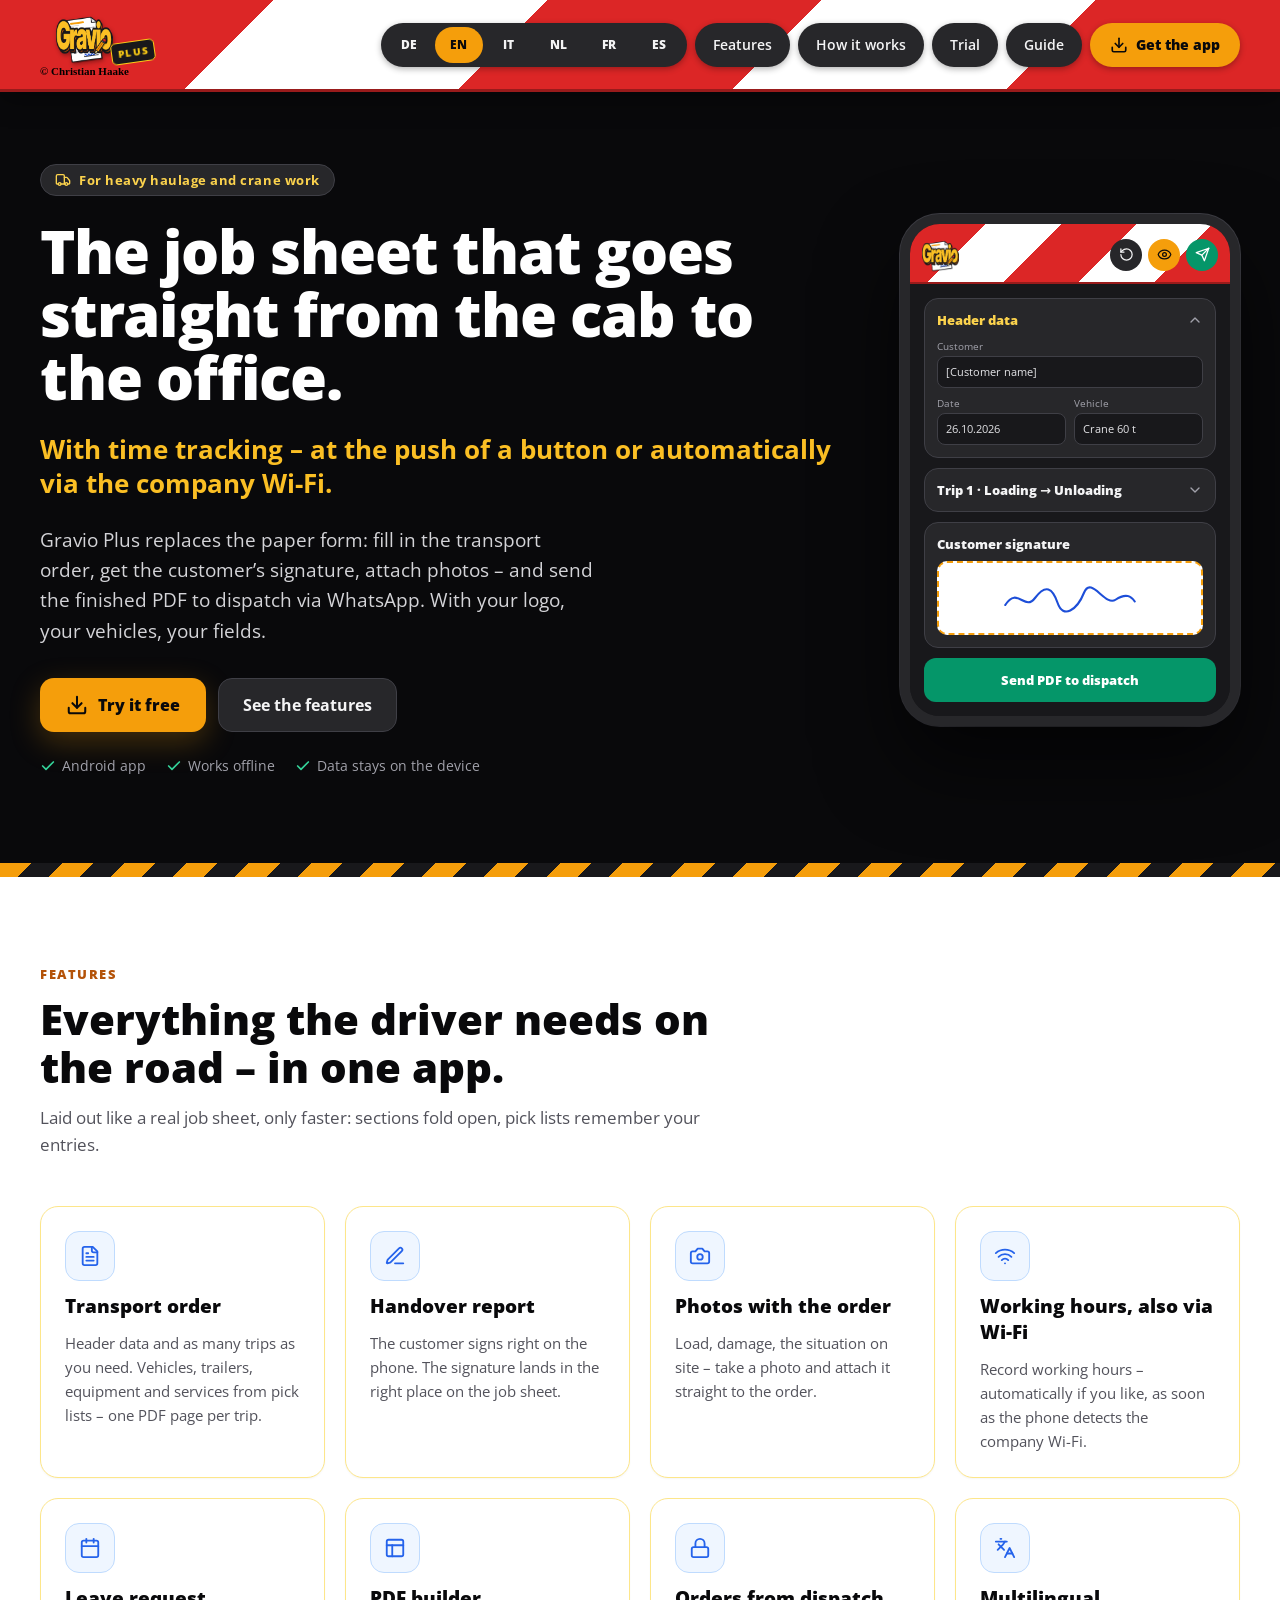
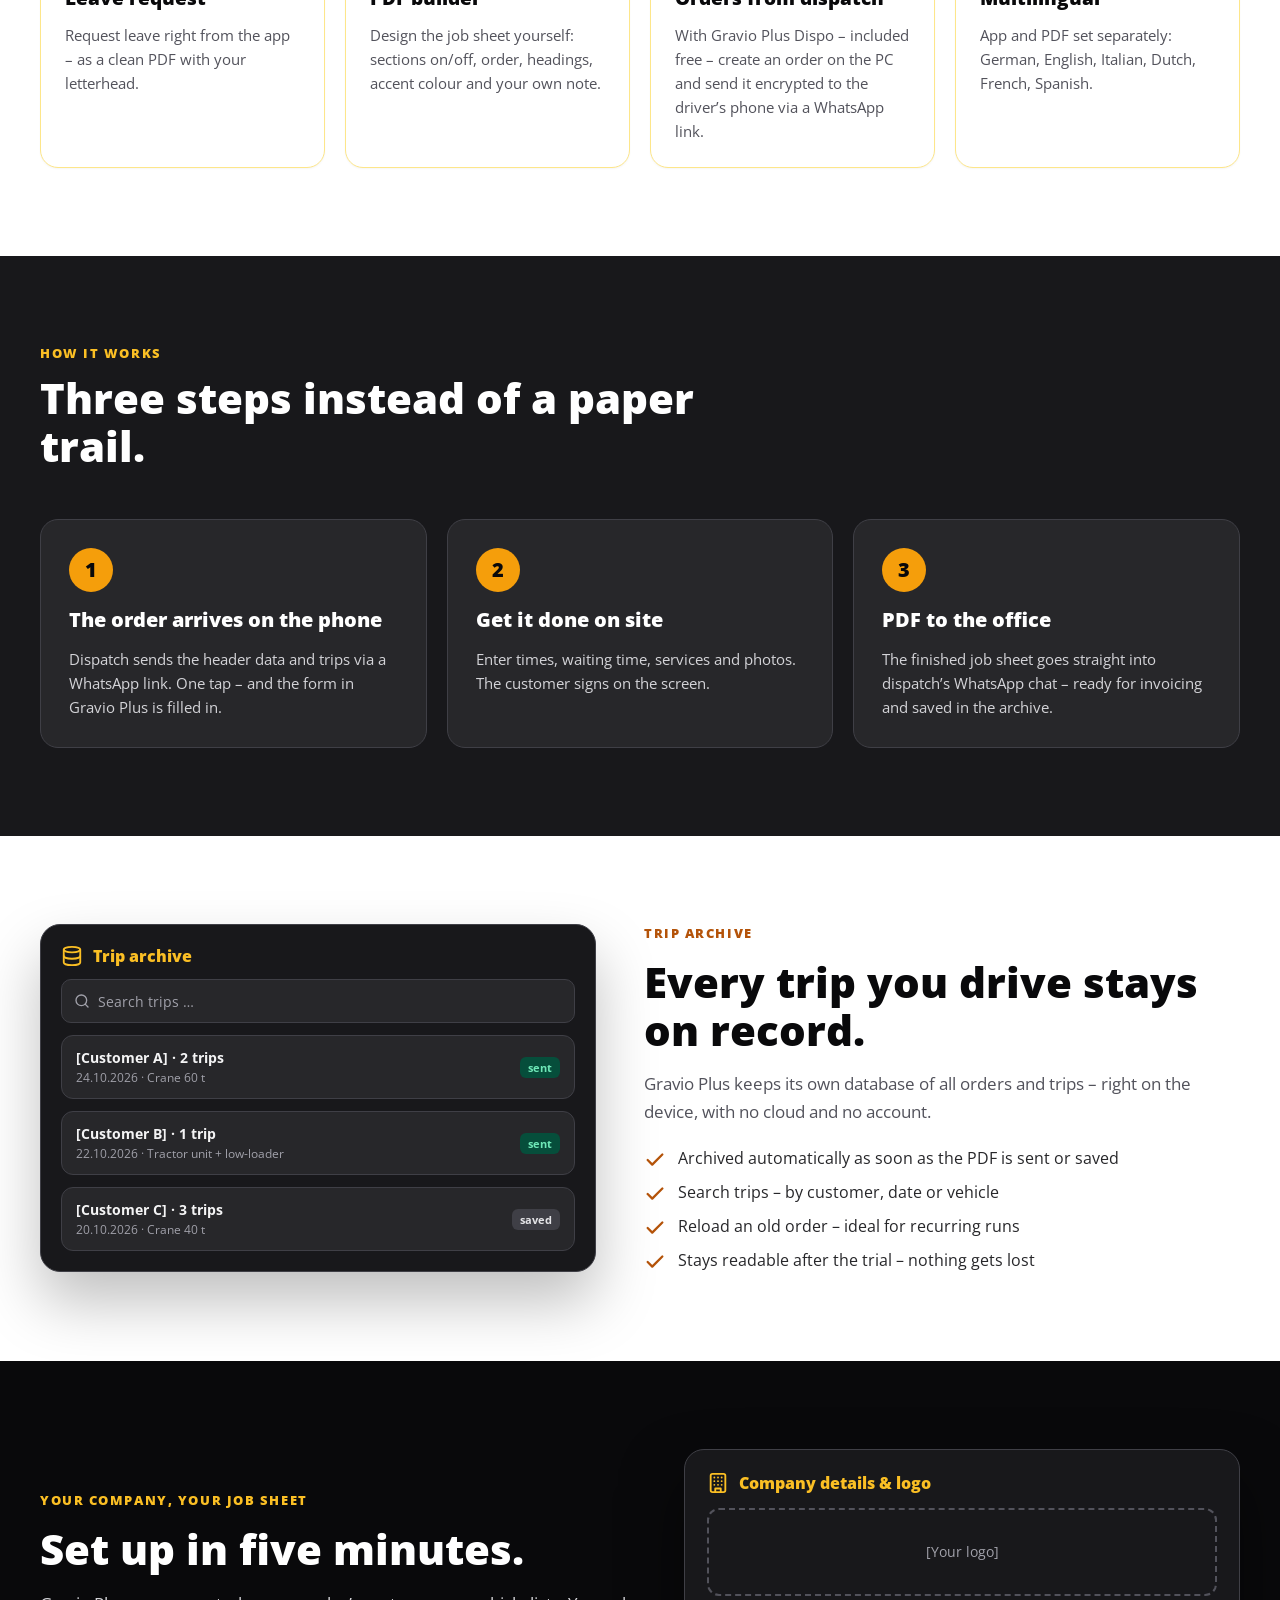
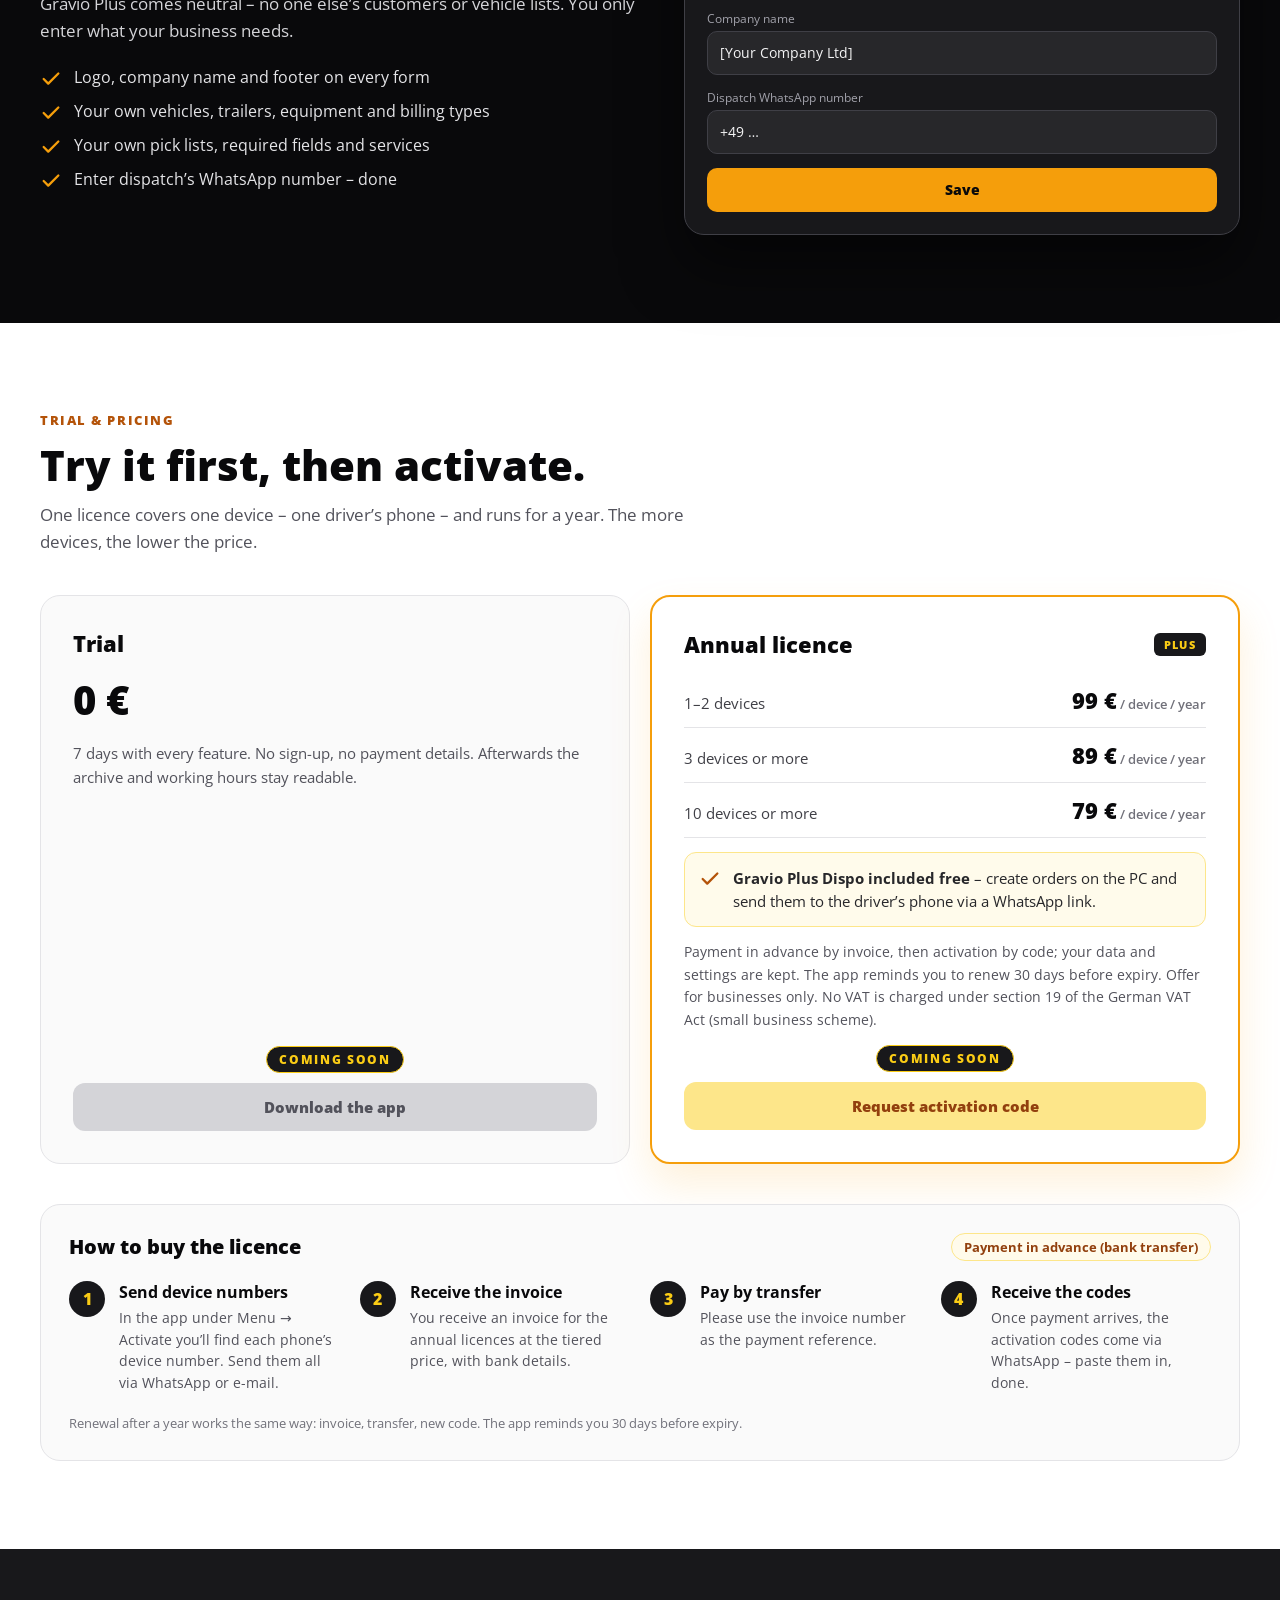
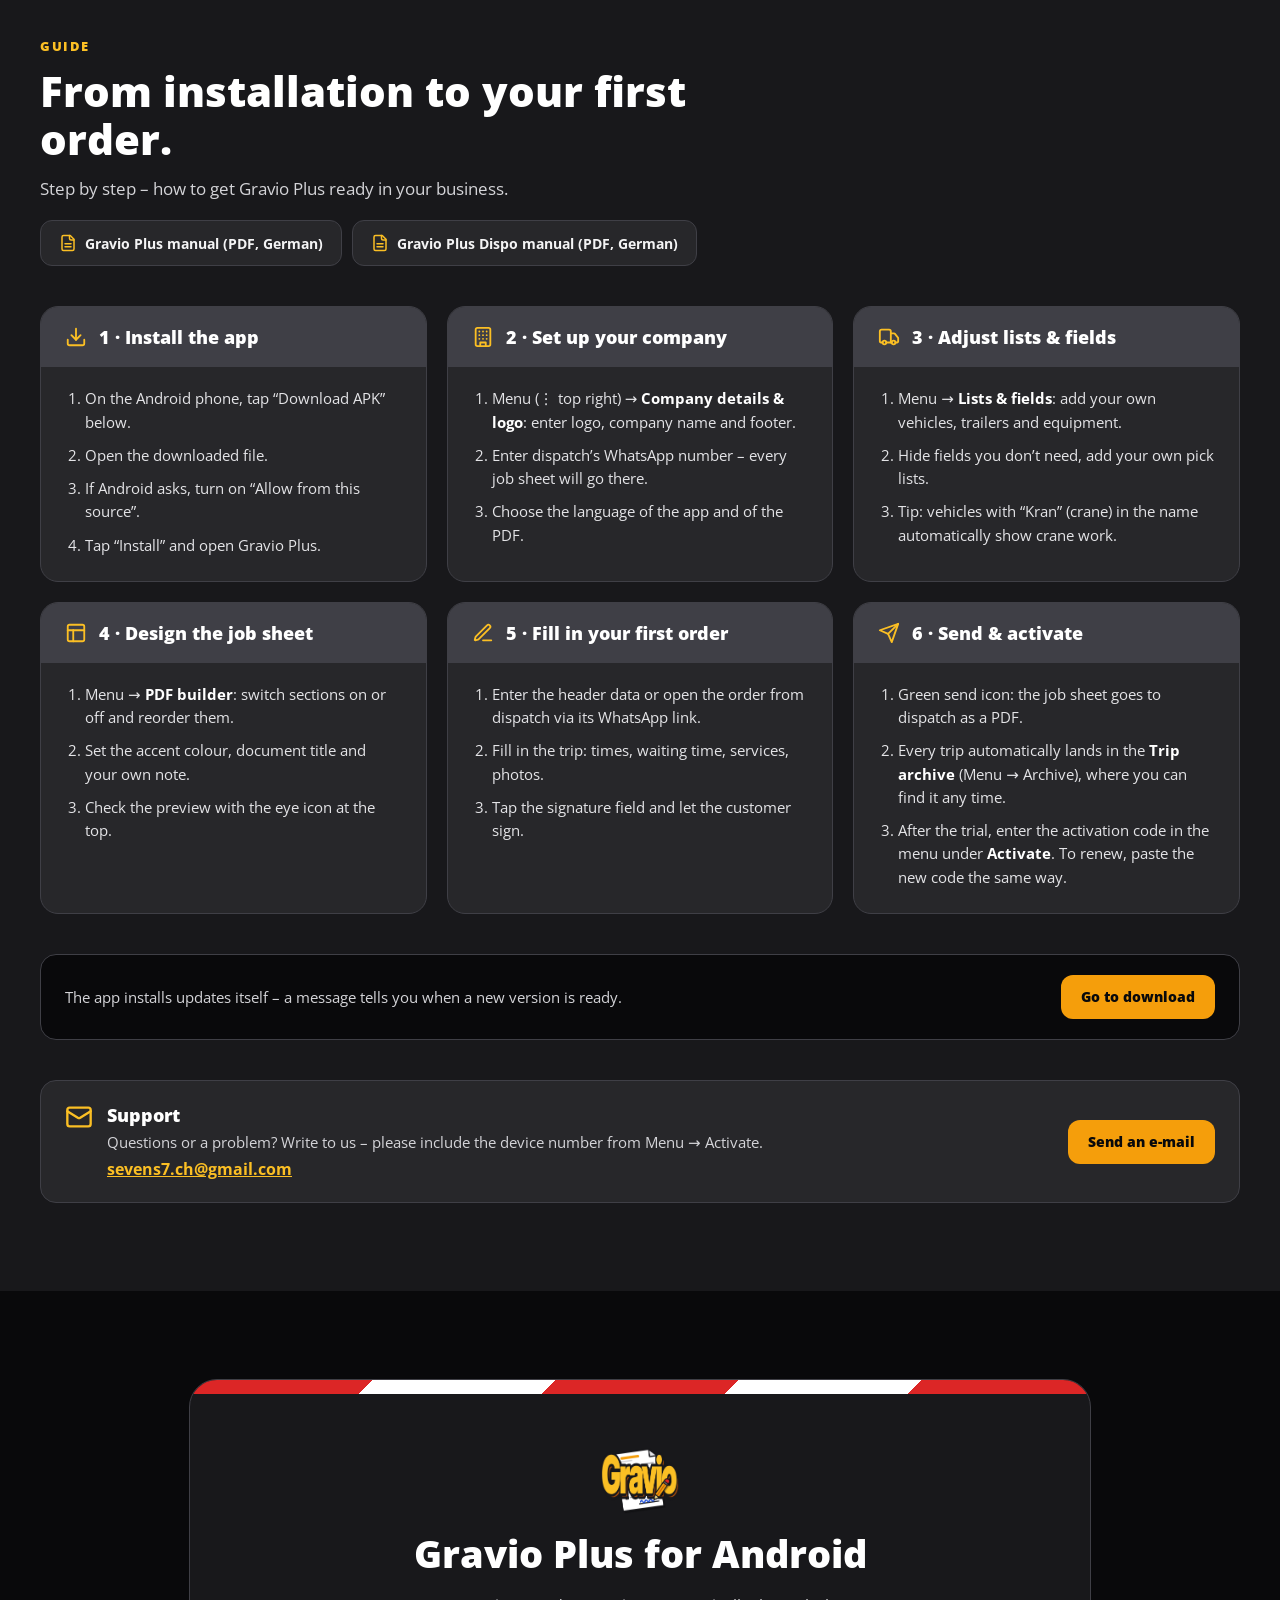
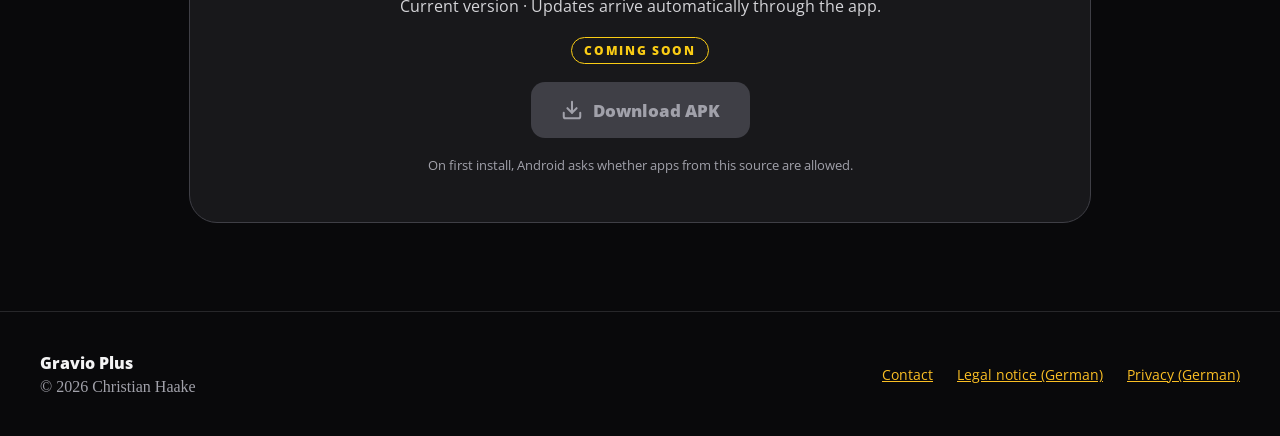
==== index.html @ 361e6203 "Anleitung: Support mit E-Mail-Adresse (alle Sprachen) Co-Authored-By: Claude Opus 5.5 <noreply@anthr" ====
<!doctype html>
<html lang="de">
<head>
<meta charset="utf-8">
<meta name="viewport" content="width=device-width, initial-scale=1">
<title>Gravio Plus – Digitaler Transportauftrag für Android</title>
<link rel="alternate" hreflang="de" href="https://sevens7ch-tech.github.io/Website-Gravio-Plus/"><link rel="alternate" hreflang="en" href="https://sevens7ch-tech.github.io/Website-Gravio-Plus/en/"><link rel="alternate" hreflang="it" href="https://sevens7ch-tech.github.io/Website-Gravio-Plus/it/"><link rel="alternate" hreflang="nl" href="https://sevens7ch-tech.github.io/Website-Gravio-Plus/nl/"><link rel="alternate" hreflang="fr" href="https://sevens7ch-tech.github.io/Website-Gravio-Plus/fr/"><link rel="alternate" hreflang="es" href="https://sevens7ch-tech.github.io/Website-Gravio-Plus/es/"><link rel="alternate" hreflang="x-default" href="https://sevens7ch-tech.github.io/Website-Gravio-Plus/">
<script>(function(){try{document.addEventListener('click',function(e){var a=e.target.closest&&e.target.closest('[data-lang]');if(a)localStorage.setItem('gravio_lang',a.getAttribute('data-lang'));});if(!localStorage.getItem('gravio_lang')){var ok=["en", "it", "nl", "fr", "es"];var p=((navigator.languages&&navigator.languages[0])||navigator.language||'de').slice(0,2).toLowerCase();if(ok.indexOf(p)>=0){localStorage.setItem('gravio_lang',p);location.replace(p+'/');}else localStorage.setItem('gravio_lang','de');}}catch(e){}})();</script>
<meta name="description" content="Gravio Plus: Transportauftrag, Übergabeprotokoll mit Unterschrift, Fotos, Tour-Archiv und PDF per WhatsApp – die App für Schwertransport und Kranarbeiten.">
<link rel="icon" href="logo.png">
<style>
@font-face{font-family:'Open Sans';src:url('fonts/OpenSans-Variable.ttf') format('truetype');font-weight:300 800;font-display:swap}
html{scroll-behavior:smooth;scroll-padding-top:100px}body{margin:0;background:#09090b}
a{color:#fbbf24}a:hover{color:#fcd34d}
svg.ic{width:22px;height:22px;flex-shrink:0}
</style>
</head>
<body>
<!-- © 2026 Christian Haake, alle Rechte vorbehalten -->
<div style="font-family: 'Open Sans', system-ui, sans-serif; color: #f4f4f5; background: #09090b; min-height: 100vh">

  <!-- Kopfzeile wie in der App: rot-weiße Warnbake -->
  <header style="position: sticky; top: 0; z-index: 10; background: linear-gradient(135deg, #dc2626 0 20%, #ffffff 20% 40%, #dc2626 40% 60%, #ffffff 60% 80%, #dc2626 80% 100%); border-bottom: 3px solid #991b1b; box-shadow: 0 8px 24px rgba(0,0,0,.35)">
    <div style="max-width: 1200px; margin: 0 auto; padding: 12px 24px; display: flex; flex-wrap: wrap; align-items: center; justify-content: space-between; gap: 12px">
      <a href="#top" aria-label="Gravio Plus Startseite" style="display: flex; flex-direction: column; align-items: center; text-decoration: none; position: relative">
        <img src="logo.png" alt="Gravio" style="height: 52px; width: auto; filter: drop-shadow(1px 2px 2px rgba(0,0,0,.35))">
        <span style="position: absolute; right: -26px; bottom: 14px; background: #18181b; color: #facc15; border: 1px solid #facc15; border-radius: 5px; font-size: 10px; font-weight: 800; letter-spacing: .14em; padding: 3px 4px 3px 6px; transform: rotate(-8deg)">PLUS</span>
        <span style="font-family: 'Dancing Script', 'Segoe Script', 'Brush Script MT', cursive; font-weight: 700; font-size: 11px; color: #000000; margin-top: 1px">© Christian Haake</span>
      </a>
      <nav aria-label="Hauptnavigation" style="display: flex; flex-wrap: wrap; align-items: center; gap: 8px">
        <div class="lang-switch" role="group" aria-label="Sprache / Language" style="display: inline-flex; flex-wrap: wrap; gap: 2px; padding: 4px; border-radius: 999px; background: #27272a; box-shadow: 0 2px 6px rgba(0,0,0,.3)"><a href="./" hreflang="de" lang="de" title="Deutsch" aria-current="page" data-lang="de" style="display: inline-flex; align-items: center; justify-content: center; min-width: 36px; min-height: 36px; padding: 0 6px; border-radius: 999px; background: #f59e0b; color: #09090b; font-size: 12px; font-weight: 800; letter-spacing: .04em; text-decoration: none">DE</a><a href="en/" hreflang="en" lang="en" title="English" data-lang="en" style="display: inline-flex; align-items: center; justify-content: center; min-width: 36px; min-height: 36px; padding: 0 6px; border-radius: 999px; background: transparent; color: #f4f4f5; font-size: 12px; font-weight: 800; letter-spacing: .04em; text-decoration: none">EN</a><a href="it/" hreflang="it" lang="it" title="Italiano" data-lang="it" style="display: inline-flex; align-items: center; justify-content: center; min-width: 36px; min-height: 36px; padding: 0 6px; border-radius: 999px; background: transparent; color: #f4f4f5; font-size: 12px; font-weight: 800; letter-spacing: .04em; text-decoration: none">IT</a><a href="nl/" hreflang="nl" lang="nl" title="Nederlands" data-lang="nl" style="display: inline-flex; align-items: center; justify-content: center; min-width: 36px; min-height: 36px; padding: 0 6px; border-radius: 999px; background: transparent; color: #f4f4f5; font-size: 12px; font-weight: 800; letter-spacing: .04em; text-decoration: none">NL</a><a href="fr/" hreflang="fr" lang="fr" title="Français" data-lang="fr" style="display: inline-flex; align-items: center; justify-content: center; min-width: 36px; min-height: 36px; padding: 0 6px; border-radius: 999px; background: transparent; color: #f4f4f5; font-size: 12px; font-weight: 800; letter-spacing: .04em; text-decoration: none">FR</a><a href="es/" hreflang="es" lang="es" title="Español" data-lang="es" style="display: inline-flex; align-items: center; justify-content: center; min-width: 36px; min-height: 36px; padding: 0 6px; border-radius: 999px; background: transparent; color: #f4f4f5; font-size: 12px; font-weight: 800; letter-spacing: .04em; text-decoration: none">ES</a></div>
        <a href="#funktionen" style="display: inline-flex; align-items: center; min-height: 44px; padding: 0 18px; border-radius: 999px; background: #27272a; color: #f4f4f5; font-size: 14px; font-weight: 600; text-decoration: none; box-shadow: 0 2px 6px rgba(0,0,0,.3)">Funktionen</a>
        <a href="#ablauf" style="display: inline-flex; align-items: center; min-height: 44px; padding: 0 18px; border-radius: 999px; background: #27272a; color: #f4f4f5; font-size: 14px; font-weight: 600; text-decoration: none; box-shadow: 0 2px 6px rgba(0,0,0,.3)">So funktioniert’s</a>
        <a href="#testphase" style="display: inline-flex; align-items: center; min-height: 44px; padding: 0 18px; border-radius: 999px; background: #27272a; color: #f4f4f5; font-size: 14px; font-weight: 600; text-decoration: none; box-shadow: 0 2px 6px rgba(0,0,0,.3)">Testphase</a>
        <a href="#anleitung" style="display: inline-flex; align-items: center; min-height: 44px; padding: 0 18px; border-radius: 999px; background: #27272a; color: #f4f4f5; font-size: 14px; font-weight: 600; text-decoration: none; box-shadow: 0 2px 6px rgba(0,0,0,.3)">Anleitung</a>
        <a href="#download" style="display: inline-flex; align-items: center; gap: 8px; min-height: 44px; padding: 0 20px; border-radius: 999px; background: #f59e0b; color: #09090b; font-size: 14px; font-weight: 800; text-decoration: none; box-shadow: 0 2px 6px rgba(0,0,0,.3)">
          <svg class="ic" style="width: 18px; height: 18px" viewBox="0 0 24 24" fill="none" stroke="currentColor" stroke-width="2.2" stroke-linecap="round" stroke-linejoin="round" aria-hidden="true"><path d="M21 15v4a2 2 0 0 1-2 2H5a2 2 0 0 1-2-2v-4"></path><polyline points="7 10 12 15 17 10"></polyline><line x1="12" x2="12" y1="15" y2="3"></line></svg>
          App laden
        </a>
      </nav>
    </div>
  </header>

  <!-- Hero -->
  <section id="top" style="background: #09090b; padding: 72px 24px 88px">
    <div style="max-width: 1200px; margin: 0 auto; display: flex; flex-wrap: wrap; align-items: center; gap: 56px">
      <div style="flex: 1 1 460px; min-width: 0; display: flex; flex-direction: column; gap: 24px">
        <span style="align-self: flex-start; display: inline-flex; align-items: center; gap: 8px; padding: 6px 14px; border-radius: 999px; background: #27272a; border: 1px solid #3f3f46; color: #fcd34d; font-size: 13px; font-weight: 700; letter-spacing: .04em">
          <svg class="ic" style="width: 16px; height: 16px" viewBox="0 0 24 24" fill="none" stroke="currentColor" stroke-width="2" stroke-linecap="round" stroke-linejoin="round" aria-hidden="true"><path d="M14 18V6a2 2 0 0 0-2-2H4a2 2 0 0 0-2 2v11a1 1 0 0 0 1 1h2"></path><path d="M15 18H9"></path><path d="M19 18h2a1 1 0 0 0 1-1v-3.65a1 1 0 0 0-.22-.624l-3.48-4.35A1 1 0 0 0 17.52 8H14"></path><circle cx="17" cy="18" r="2"></circle><circle cx="7" cy="18" r="2"></circle></svg>
          Für Schwertransport und Kranarbeiten
        </span>
        <h1 style="margin: 0; font-size: clamp(36px, 5vw, 60px); line-height: 1.05; font-weight: 800; letter-spacing: -.02em; color: #ffffff">Der Auftragsschein, der vom Fahrerhaus direkt ins Büro geht.</h1>
        <p style="margin: 0; font-size: clamp(20px, 2.4vw, 26px); line-height: 1.3; font-weight: 700; color: #fbbf24">Mit Arbeitszeiterfassung – auf Knopfdruck oder automatisch per Firmen-WLAN.</p>
        <p style="margin: 0; font-size: 19px; line-height: 1.6; color: #d4d4d8; max-width: 560px">Gravio Plus ersetzt den Papier-Vordruck: Transportauftrag ausfüllen, beim Kunden unterschreiben lassen, Fotos anhängen – und das fertige PDF per WhatsApp an die Dispo schicken. Mit Ihrem Logo, Ihren Fahrzeugen, Ihren Feldern.</p>
        <div style="display: flex; flex-wrap: wrap; gap: 12px; padding-top: 8px">
          <a href="#download" style="display: inline-flex; align-items: center; gap: 10px; min-height: 52px; padding: 0 26px; border-radius: 14px; background: #f59e0b; color: #09090b; font-size: 16px; font-weight: 800; text-decoration: none; box-shadow: 0 10px 30px rgba(245,158,11,.25)">
            <svg class="ic" viewBox="0 0 24 24" fill="none" stroke="currentColor" stroke-width="2.2" stroke-linecap="round" stroke-linejoin="round" aria-hidden="true"><path d="M21 15v4a2 2 0 0 1-2 2H5a2 2 0 0 1-2-2v-4"></path><polyline points="7 10 12 15 17 10"></polyline><line x1="12" x2="12" y1="15" y2="3"></line></svg>
            Kostenlos testen
          </a>
          <a href="#funktionen" style="display: inline-flex; align-items: center; min-height: 52px; padding: 0 24px; border-radius: 14px; background: #27272a; border: 1px solid #3f3f46; color: #f4f4f5; font-size: 16px; font-weight: 700; text-decoration: none">Funktionen ansehen</a>
        </div>
        <div style="display: flex; flex-wrap: wrap; gap: 20px; color: #a1a1aa; font-size: 14px">
          <span style="display: inline-flex; align-items: center; gap: 6px"><svg class="ic" style="width: 16px; height: 16px; color: #34d399" viewBox="0 0 24 24" fill="none" stroke="currentColor" stroke-width="2.5" stroke-linecap="round" stroke-linejoin="round" aria-hidden="true"><path d="M20 6 9 17l-5-5"></path></svg>Android-App</span>
          <span style="display: inline-flex; align-items: center; gap: 6px"><svg class="ic" style="width: 16px; height: 16px; color: #34d399" viewBox="0 0 24 24" fill="none" stroke="currentColor" stroke-width="2.5" stroke-linecap="round" stroke-linejoin="round" aria-hidden="true"><path d="M20 6 9 17l-5-5"></path></svg>Funktioniert offline</span>
          <span style="display: inline-flex; align-items: center; gap: 6px"><svg class="ic" style="width: 16px; height: 16px; color: #34d399" viewBox="0 0 24 24" fill="none" stroke="currentColor" stroke-width="2.5" stroke-linecap="round" stroke-linejoin="round" aria-hidden="true"><path d="M20 6 9 17l-5-5"></path></svg>Daten bleiben auf dem Gerät</span>
        </div>
      </div>

      <!-- Handy-Mockup der App -->
      <div style="flex: 0 1 340px; min-width: 0; display: flex; justify-content: center">
        <div style="width: 320px; max-width: 100%; border-radius: 40px; background: #18181b; border: 10px solid #27272a; box-shadow: 0 40px 80px rgba(0,0,0,.6), 0 0 0 1px #3f3f46; overflow: hidden">
          <div style="background: linear-gradient(135deg, #dc2626 0 20%, #ffffff 20% 40%, #dc2626 40% 60%, #ffffff 60% 80%, #dc2626 80% 100%); border-bottom: 2px solid #991b1b; padding: 14px 12px 10px; display: flex; align-items: center; justify-content: space-between">
            <img src="logo.png" alt="" style="height: 34px; width: auto">
            <div style="display: flex; gap: 6px">
              <span style="width: 32px; height: 32px; border-radius: 999px; background: #27272a; color: #f4f4f5; display: flex; align-items: center; justify-content: center"><svg class="ic" style="width: 15px; height: 15px" viewBox="0 0 24 24" fill="none" stroke="currentColor" stroke-width="2" stroke-linecap="round" stroke-linejoin="round" aria-hidden="true"><path d="M3 12a9 9 0 1 0 9-9 9.75 9.75 0 0 0-6.74 2.74L3 8"></path><path d="M3 3v5h5"></path></svg></span>
              <span style="width: 32px; height: 32px; border-radius: 999px; background: #f59e0b; color: #09090b; display: flex; align-items: center; justify-content: center"><svg class="ic" style="width: 15px; height: 15px" viewBox="0 0 24 24" fill="none" stroke="currentColor" stroke-width="2" stroke-linecap="round" stroke-linejoin="round" aria-hidden="true"><path d="M2.062 12.348a1 1 0 0 1 0-.696 10.75 10.75 0 0 1 19.876 0 1 1 0 0 1 0 .696 10.75 10.75 0 0 1-19.876 0"></path><circle cx="12" cy="12" r="3"></circle></svg></span>
              <span style="width: 32px; height: 32px; border-radius: 999px; background: #059669; color: #ffffff; display: flex; align-items: center; justify-content: center"><svg class="ic" style="width: 15px; height: 15px" viewBox="0 0 24 24" fill="none" stroke="currentColor" stroke-width="2" stroke-linecap="round" stroke-linejoin="round" aria-hidden="true"><path d="m22 2-7 20-4-9-9-4Z"></path><path d="M22 2 11 13"></path></svg></span>
            </div>
          </div>
          <div style="padding: 14px; display: flex; flex-direction: column; gap: 10px; background: #18181b">
            <div style="border-radius: 14px; background: #27272a; border: 1px solid #3f3f46; padding: 12px">
              <div style="display: flex; align-items: center; justify-content: space-between; margin-bottom: 10px">
                <span style="font-size: 13px; font-weight: 800; color: #fcd34d">Kopfdaten</span>
                <svg class="ic" style="width: 16px; height: 16px; color: #a1a1aa" viewBox="0 0 24 24" fill="none" stroke="currentColor" stroke-width="2" stroke-linecap="round" stroke-linejoin="round" aria-hidden="true"><path d="m18 15-6-6-6 6"></path></svg>
              </div>
              <div style="font-size: 10px; color: #a1a1aa; margin-bottom: 3px">Kunde</div>
              <div style="height: 30px; border-radius: 8px; background: #18181b; border: 1px solid #3f3f46; margin-bottom: 8px; padding: 0 8px; display: flex; align-items: center; font-size: 11px; color: #e4e4e7">[Kundenname]</div>
              <div style="display: flex; gap: 8px">
                <div style="flex: 1">
                  <div style="font-size: 10px; color: #a1a1aa; margin-bottom: 3px">Datum</div>
                  <div style="height: 30px; border-radius: 8px; background: #18181b; border: 1px solid #3f3f46; padding: 0 8px; display: flex; align-items: center; font-size: 11px; color: #e4e4e7">26.10.2026</div>
                </div>
                <div style="flex: 1">
                  <div style="font-size: 10px; color: #a1a1aa; margin-bottom: 3px">Fahrzeug</div>
                  <div style="height: 30px; border-radius: 8px; background: #18181b; border: 1px solid #3f3f46; padding: 0 8px; display: flex; align-items: center; font-size: 11px; color: #e4e4e7">Kran 60 t</div>
                </div>
              </div>
            </div>
            <div style="border-radius: 14px; background: #27272a; border: 1px solid #3f3f46; padding: 12px; display: flex; align-items: center; justify-content: space-between">
              <span style="font-size: 13px; font-weight: 800; color: #f4f4f5">Tour 1 · Beladung → Entladung</span>
              <svg class="ic" style="width: 16px; height: 16px; color: #a1a1aa" viewBox="0 0 24 24" fill="none" stroke="currentColor" stroke-width="2" stroke-linecap="round" stroke-linejoin="round" aria-hidden="true"><path d="m6 9 6 6 6-6"></path></svg>
            </div>
            <div style="border-radius: 14px; background: #27272a; border: 1px solid #3f3f46; padding: 12px">
              <div style="font-size: 13px; font-weight: 800; color: #f4f4f5; margin-bottom: 8px">Unterschrift Kunde</div>
              <div style="height: 70px; border-radius: 10px; background: #ffffff; border: 2px dashed #f59e0b; display: flex; align-items: center; justify-content: center">
                <svg viewBox="0 0 160 40" style="width: 140px; height: 36px" aria-hidden="true"><path d="M6 28 C 20 6, 28 36, 40 20 S 60 8, 66 26 S 88 34, 96 14 S 120 30, 132 22 S 150 18, 154 24" fill="none" stroke="#1d4ed8" stroke-width="2.4" stroke-linecap="round"></path></svg>
              </div>
            </div>
            <div style="height: 44px; border-radius: 12px; background: #059669; color: #ffffff; font-size: 13px; font-weight: 800; display: flex; align-items: center; justify-content: center; gap: 8px">PDF an Dispo senden</div>
          </div>
        </div>
      </div>
    </div>
  </section>

  <!-- Warnband als Trenner -->
  <div aria-hidden="true" style="height: 14px; background: repeating-linear-gradient(135deg, #f59e0b 0 22px, #18181b 22px 44px)"></div>

  <!-- Funktionen (helle Fläche wie der Day Mode der App) -->
  <section id="funktionen" style="background: #ffffff; color: #18181b; padding: 88px 24px">
    <div style="max-width: 1200px; margin: 0 auto; display: flex; flex-direction: column; gap: 48px">
      <div style="display: flex; flex-direction: column; gap: 12px; max-width: 680px">
        <span style="font-size: 13px; font-weight: 800; letter-spacing: .12em; color: #b45309">FUNKTIONEN</span>
        <h2 style="margin: 0; font-size: clamp(28px, 3.6vw, 42px); line-height: 1.15; font-weight: 800; color: #09090b">Alles, was der Fahrer unterwegs braucht – in einer App.</h2>
        <p style="margin: 0; font-size: 17px; line-height: 1.6; color: #52525b">Aufgebaut wie ein echter Auftragsschein, nur schneller: Abschnitte klappen auf, Auswahllisten merken sich Ihre Einträge.</p>
      </div>
      <div style="display: grid; grid-template-columns: repeat(auto-fit, minmax(260px, 1fr)); gap: 20px">

        <div style="border-radius: 18px; background: #ffffff; border: 1px solid #fde68a; padding: 24px; display: flex; flex-direction: column; gap: 12px; box-shadow: 0 1px 2px rgba(0,0,0,.04)">
          <span style="width: 48px; height: 48px; border-radius: 14px; background: #eff6ff; border: 1px solid #bfdbfe; color: #2563eb; display: flex; align-items: center; justify-content: center"><svg class="ic" viewBox="0 0 24 24" fill="none" stroke="currentColor" stroke-width="2" stroke-linecap="round" stroke-linejoin="round" aria-hidden="true"><path d="M15 2H6a2 2 0 0 0-2 2v16a2 2 0 0 0 2 2h12a2 2 0 0 0 2-2V7Z"></path><path d="M14 2v4a2 2 0 0 0 2 2h4"></path><path d="M16 13H8"></path><path d="M16 17H8"></path><path d="M10 9H8"></path></svg></span>
          <h3 style="margin: 0; font-size: 19px; font-weight: 800; color: #09090b">Transportauftrag</h3>
          <p style="margin: 0; font-size: 15px; line-height: 1.6; color: #52525b">Kopfdaten und beliebig viele Touren. Fahrzeuge, Anhänger, Material und Leistungen per Auswahl – pro Tour eine Seite im PDF.</p>
        </div>

        <div style="border-radius: 18px; background: #ffffff; border: 1px solid #fde68a; padding: 24px; display: flex; flex-direction: column; gap: 12px; box-shadow: 0 1px 2px rgba(0,0,0,.04)">
          <span style="width: 48px; height: 48px; border-radius: 14px; background: #eff6ff; border: 1px solid #bfdbfe; color: #2563eb; display: flex; align-items: center; justify-content: center"><svg class="ic" viewBox="0 0 24 24" fill="none" stroke="currentColor" stroke-width="2" stroke-linecap="round" stroke-linejoin="round" aria-hidden="true"><path d="M12 20h9"></path><path d="M16.376 3.622a1 1 0 0 1 3.002 3.002L7.368 18.635a2 2 0 0 1-.855.506l-2.872.838a.5.5 0 0 1-.62-.62l.838-2.872a2 2 0 0 1 .506-.854z"></path></svg></span>
          <h3 style="margin: 0; font-size: 19px; font-weight: 800; color: #09090b">Übergabeprotokoll</h3>
          <p style="margin: 0; font-size: 15px; line-height: 1.6; color: #52525b">Der Kunde unterschreibt direkt auf dem Handy. Die Unterschrift landet an der richtigen Stelle im Auftragsschein.</p>
        </div>

        <div style="border-radius: 18px; background: #ffffff; border: 1px solid #fde68a; padding: 24px; display: flex; flex-direction: column; gap: 12px; box-shadow: 0 1px 2px rgba(0,0,0,.04)">
          <span style="width: 48px; height: 48px; border-radius: 14px; background: #eff6ff; border: 1px solid #bfdbfe; color: #2563eb; display: flex; align-items: center; justify-content: center"><svg class="ic" viewBox="0 0 24 24" fill="none" stroke="currentColor" stroke-width="2" stroke-linecap="round" stroke-linejoin="round" aria-hidden="true"><path d="M14.5 4h-5L7 7H4a2 2 0 0 0-2 2v9a2 2 0 0 0 2 2h16a2 2 0 0 0 2-2V9a2 2 0 0 0-2-2h-3l-2.5-3z"></path><circle cx="12" cy="13" r="3"></circle></svg></span>
          <h3 style="margin: 0; font-size: 19px; font-weight: 800; color: #09090b">Fotos zum Auftrag</h3>
          <p style="margin: 0; font-size: 15px; line-height: 1.6; color: #52525b">Ladung, Schäden, Situation vor Ort – mit der Kamera aufnehmen und direkt dem Auftrag beilegen.</p>
        </div>

        <div style="border-radius: 18px; background: #ffffff; border: 1px solid #fde68a; padding: 24px; display: flex; flex-direction: column; gap: 12px; box-shadow: 0 1px 2px rgba(0,0,0,.04)">
          <span style="width: 48px; height: 48px; border-radius: 14px; background: #eff6ff; border: 1px solid #bfdbfe; color: #2563eb; display: flex; align-items: center; justify-content: center"><svg class="ic" viewBox="0 0 24 24" fill="none" stroke="currentColor" stroke-width="2" stroke-linecap="round" stroke-linejoin="round" aria-hidden="true"><path d="M12 20h.01"></path><path d="M2 8.82a15 15 0 0 1 20 0"></path><path d="M5 12.859a10 10 0 0 1 14 0"></path><path d="M8.5 16.429a5 5 0 0 1 7 0"></path></svg></span>
          <h3 style="margin: 0; font-size: 19px; font-weight: 800; color: #09090b">Arbeitszeit, auch per WLAN</h3>
          <p style="margin: 0; font-size: 15px; line-height: 1.6; color: #52525b">Arbeitszeiten erfassen – auf Wunsch automatisch, sobald das Handy das Firmen-WLAN erkennt.</p>
        </div>

        <div style="border-radius: 18px; background: #ffffff; border: 1px solid #fde68a; padding: 24px; display: flex; flex-direction: column; gap: 12px; box-shadow: 0 1px 2px rgba(0,0,0,.04)">
          <span style="width: 48px; height: 48px; border-radius: 14px; background: #eff6ff; border: 1px solid #bfdbfe; color: #2563eb; display: flex; align-items: center; justify-content: center"><svg class="ic" viewBox="0 0 24 24" fill="none" stroke="currentColor" stroke-width="2" stroke-linecap="round" stroke-linejoin="round" aria-hidden="true"><rect width="18" height="18" x="3" y="4" rx="2"></rect><path d="M16 2v4"></path><path d="M8 2v4"></path><path d="M3 10h18"></path></svg></span>
          <h3 style="margin: 0; font-size: 19px; font-weight: 800; color: #09090b">Urlaubsantrag</h3>
          <p style="margin: 0; font-size: 15px; line-height: 1.6; color: #52525b">Urlaub direkt aus der App beantragen – als sauberes PDF mit Ihrem Firmenkopf.</p>
        </div>

        <div style="border-radius: 18px; background: #ffffff; border: 1px solid #fde68a; padding: 24px; display: flex; flex-direction: column; gap: 12px; box-shadow: 0 1px 2px rgba(0,0,0,.04)">
          <span style="width: 48px; height: 48px; border-radius: 14px; background: #eff6ff; border: 1px solid #bfdbfe; color: #2563eb; display: flex; align-items: center; justify-content: center"><svg class="ic" viewBox="0 0 24 24" fill="none" stroke="currentColor" stroke-width="2" stroke-linecap="round" stroke-linejoin="round" aria-hidden="true"><rect width="18" height="18" x="3" y="3" rx="2"></rect><path d="M3 9h18"></path><path d="M9 21V9"></path></svg></span>
          <h3 style="margin: 0; font-size: 19px; font-weight: 800; color: #09090b">PDF-Baukasten</h3>
          <p style="margin: 0; font-size: 15px; line-height: 1.6; color: #52525b">Den Auftragsschein selbst gestalten: Abschnitte an/aus, Reihenfolge, Überschriften, Akzentfarbe und eigener Hinweistext.</p>
        </div>

        <div style="border-radius: 18px; background: #ffffff; border: 1px solid #fde68a; padding: 24px; display: flex; flex-direction: column; gap: 12px; box-shadow: 0 1px 2px rgba(0,0,0,.04)">
          <span style="width: 48px; height: 48px; border-radius: 14px; background: #eff6ff; border: 1px solid #bfdbfe; color: #2563eb; display: flex; align-items: center; justify-content: center"><svg class="ic" viewBox="0 0 24 24" fill="none" stroke="currentColor" stroke-width="2" stroke-linecap="round" stroke-linejoin="round" aria-hidden="true"><rect width="18" height="11" x="3" y="11" rx="2" ry="2"></rect><path d="M7 11V7a5 5 0 0 1 10 0v4"></path></svg></span>
          <h3 style="margin: 0; font-size: 19px; font-weight: 800; color: #09090b">Aufträge aus der Dispo</h3>
          <p style="margin: 0; font-size: 15px; line-height: 1.6; color: #52525b">Mit Gravio Plus Dispo – kostenlos dabei – am PC einen Auftrag anlegen und verschlüsselt per WhatsApp-Link aufs Fahrer-Handy schicken.</p>
        </div>

        <div style="border-radius: 18px; background: #ffffff; border: 1px solid #fde68a; padding: 24px; display: flex; flex-direction: column; gap: 12px; box-shadow: 0 1px 2px rgba(0,0,0,.04)">
          <span style="width: 48px; height: 48px; border-radius: 14px; background: #eff6ff; border: 1px solid #bfdbfe; color: #2563eb; display: flex; align-items: center; justify-content: center"><svg class="ic" viewBox="0 0 24 24" fill="none" stroke="currentColor" stroke-width="2" stroke-linecap="round" stroke-linejoin="round" aria-hidden="true"><path d="m5 8 6 6"></path><path d="m4 14 6-6 2-3"></path><path d="M2 5h12"></path><path d="M7 2h1"></path><path d="m22 22-5-10-5 10"></path><path d="M14 18h6"></path></svg></span>
          <h3 style="margin: 0; font-size: 19px; font-weight: 800; color: #09090b">Mehrsprachig</h3>
          <p style="margin: 0; font-size: 15px; line-height: 1.6; color: #52525b">App und PDF getrennt einstellbar: Deutsch, Englisch, Italienisch, Niederländisch, Französisch, Spanisch.</p>
        </div>

      </div>
    </div>
  </section>

  <!-- Ablauf -->
  <section id="ablauf" style="background: #18181b; padding: 88px 24px">
    <div style="max-width: 1200px; margin: 0 auto; display: flex; flex-direction: column; gap: 48px">
      <div style="display: flex; flex-direction: column; gap: 12px; max-width: 680px">
        <span style="font-size: 13px; font-weight: 800; letter-spacing: .12em; color: #fbbf24">SO FUNKTIONIERT’S</span>
        <h2 style="margin: 0; font-size: clamp(28px, 3.6vw, 42px); line-height: 1.15; font-weight: 800; color: #ffffff">Drei Schritte statt Zettelwirtschaft.</h2>
      </div>
      <div style="display: grid; grid-template-columns: repeat(auto-fit, minmax(280px, 1fr)); gap: 20px">
        <div style="border-radius: 18px; background: #27272a; border: 1px solid #3f3f46; padding: 28px; display: flex; flex-direction: column; gap: 14px">
          <span style="width: 44px; height: 44px; border-radius: 999px; background: #f59e0b; color: #09090b; font-size: 20px; font-weight: 800; display: flex; align-items: center; justify-content: center">1</span>
          <h3 style="margin: 0; font-size: 20px; font-weight: 800; color: #ffffff">Auftrag kommt aufs Handy</h3>
          <p style="margin: 0; font-size: 15px; line-height: 1.6; color: #d4d4d8">Die Dispo schickt Kopfdaten und Touren per WhatsApp-Link. Ein Tipp – und das Formular in Gravio Plus ist ausgefüllt.</p>
        </div>
        <div style="border-radius: 18px; background: #27272a; border: 1px solid #3f3f46; padding: 28px; display: flex; flex-direction: column; gap: 14px">
          <span style="width: 44px; height: 44px; border-radius: 999px; background: #f59e0b; color: #09090b; font-size: 20px; font-weight: 800; display: flex; align-items: center; justify-content: center">2</span>
          <h3 style="margin: 0; font-size: 20px; font-weight: 800; color: #ffffff">Vor Ort erledigen</h3>
          <p style="margin: 0; font-size: 15px; line-height: 1.6; color: #d4d4d8">Zeiten, Wartezeit, Leistungen und Fotos eintragen. Der Kunde unterschreibt auf dem Display.</p>
        </div>
        <div style="border-radius: 18px; background: #27272a; border: 1px solid #3f3f46; padding: 28px; display: flex; flex-direction: column; gap: 14px">
          <span style="width: 44px; height: 44px; border-radius: 999px; background: #f59e0b; color: #09090b; font-size: 20px; font-weight: 800; display: flex; align-items: center; justify-content: center">3</span>
          <h3 style="margin: 0; font-size: 20px; font-weight: 800; color: #ffffff">PDF ins Büro</h3>
          <p style="margin: 0; font-size: 15px; line-height: 1.6; color: #d4d4d8">Der fertige Auftragsschein geht direkt in den WhatsApp-Chat der Dispo – abrechnungsfertig, im Archiv gespeichert.</p>
        </div>
      </div>
    </div>
  </section>

  <!-- Tour-Archiv -->
  <section id="archiv" style="background: #ffffff; color: #18181b; padding: 88px 24px">
    <div style="max-width: 1200px; margin: 0 auto; display: flex; flex-wrap: wrap; align-items: center; gap: 48px">
      <!-- Archiv-Fenster wie in der App -->
      <div style="flex: 1 1 380px; min-width: 0">
        <div style="border-radius: 20px; background: #18181b; border: 1px solid #3f3f46; padding: 20px; display: flex; flex-direction: column; gap: 12px; box-shadow: 0 30px 60px rgba(0,0,0,.25)">
          <div style="display: flex; align-items: center; gap: 10px; color: #fbbf24; font-weight: 800; font-size: 16px">
            <svg class="ic" viewBox="0 0 24 24" fill="none" stroke="currentColor" stroke-width="2" stroke-linecap="round" stroke-linejoin="round" aria-hidden="true"><ellipse cx="12" cy="5" rx="9" ry="3"></ellipse><path d="M3 5v14a9 3 0 0 0 18 0V5"></path><path d="M3 12a9 3 0 0 0 18 0"></path></svg>
            Tour-Archiv
          </div>
          <div style="height: 42px; border-radius: 10px; background: #27272a; border: 1px solid #3f3f46; padding: 0 12px; display: flex; align-items: center; gap: 8px; font-size: 14px; color: #a1a1aa">
            <svg class="ic" style="width: 16px; height: 16px" viewBox="0 0 24 24" fill="none" stroke="currentColor" stroke-width="2" stroke-linecap="round" stroke-linejoin="round" aria-hidden="true"><circle cx="11" cy="11" r="8"></circle><path d="m21 21-4.3-4.3"></path></svg>
            Touren suchen …
          </div>
          <div style="border-radius: 12px; background: #27272a; border: 1px solid #3f3f46; padding: 12px 14px; display: flex; align-items: center; justify-content: space-between; gap: 12px">
            <div style="display: flex; flex-direction: column; gap: 2px; min-width: 0">
              <span style="font-size: 14px; font-weight: 700; color: #f4f4f5">[Kunde A] · 2 Touren</span>
              <span style="font-size: 12px; color: #a1a1aa">24.10.2026 · Kran 60 t</span>
            </div>
            <span style="flex-shrink: 0; padding: 3px 8px; border-radius: 6px; background: #064e3b; color: #6ee7b7; font-size: 11px; font-weight: 700">gesendet</span>
          </div>
          <div style="border-radius: 12px; background: #27272a; border: 1px solid #3f3f46; padding: 12px 14px; display: flex; align-items: center; justify-content: space-between; gap: 12px">
            <div style="display: flex; flex-direction: column; gap: 2px; min-width: 0">
              <span style="font-size: 14px; font-weight: 700; color: #f4f4f5">[Kunde B] · 1 Tour</span>
              <span style="font-size: 12px; color: #a1a1aa">22.10.2026 · Sattelzug + Tieflader</span>
            </div>
            <span style="flex-shrink: 0; padding: 3px 8px; border-radius: 6px; background: #064e3b; color: #6ee7b7; font-size: 11px; font-weight: 700">gesendet</span>
          </div>
          <div style="border-radius: 12px; background: #27272a; border: 1px solid #3f3f46; padding: 12px 14px; display: flex; align-items: center; justify-content: space-between; gap: 12px">
            <div style="display: flex; flex-direction: column; gap: 2px; min-width: 0">
              <span style="font-size: 14px; font-weight: 700; color: #f4f4f5">[Kunde C] · 3 Touren</span>
              <span style="font-size: 12px; color: #a1a1aa">20.10.2026 · Kran 40 t</span>
            </div>
            <span style="flex-shrink: 0; padding: 3px 8px; border-radius: 6px; background: #3f3f46; color: #e4e4e7; font-size: 11px; font-weight: 700">gespeichert</span>
          </div>
        </div>
      </div>
      <div style="flex: 1 1 420px; min-width: 0; display: flex; flex-direction: column; gap: 16px">
        <span style="font-size: 13px; font-weight: 800; letter-spacing: .12em; color: #b45309">TOUR-ARCHIV</span>
        <h2 style="margin: 0; font-size: clamp(28px, 3.6vw, 42px); line-height: 1.15; font-weight: 800; color: #09090b">Jede gefahrene Tour bleibt gespeichert.</h2>
        <p style="margin: 0; font-size: 17px; line-height: 1.6; color: #52525b">Gravio Plus führt eine eigene Datenbank aller Aufträge und Touren – direkt auf dem Gerät, ohne Cloud und ohne Konto.</p>
        <div style="display: flex; flex-direction: column; gap: 10px; padding-top: 6px">
          <div style="display: flex; gap: 12px; align-items: flex-start; font-size: 16px; color: #27272a"><svg class="ic" style="color: #b45309; margin-top: 2px" viewBox="0 0 24 24" fill="none" stroke="currentColor" stroke-width="2.5" stroke-linecap="round" stroke-linejoin="round" aria-hidden="true"><path d="M20 6 9 17l-5-5"></path></svg><span>Automatisch archiviert, sobald das PDF gesendet oder gespeichert ist</span></div>
          <div style="display: flex; gap: 12px; align-items: flex-start; font-size: 16px; color: #27272a"><svg class="ic" style="color: #b45309; margin-top: 2px" viewBox="0 0 24 24" fill="none" stroke="currentColor" stroke-width="2.5" stroke-linecap="round" stroke-linejoin="round" aria-hidden="true"><path d="M20 6 9 17l-5-5"></path></svg><span>Touren durchsuchen – nach Kunde, Datum oder Fahrzeug</span></div>
          <div style="display: flex; gap: 12px; align-items: flex-start; font-size: 16px; color: #27272a"><svg class="ic" style="color: #b45309; margin-top: 2px" viewBox="0 0 24 24" fill="none" stroke="currentColor" stroke-width="2.5" stroke-linecap="round" stroke-linejoin="round" aria-hidden="true"><path d="M20 6 9 17l-5-5"></path></svg><span>Alten Auftrag wieder laden – ideal für wiederkehrende Fahrten</span></div>
          <div style="display: flex; gap: 12px; align-items: flex-start; font-size: 16px; color: #27272a"><svg class="ic" style="color: #b45309; margin-top: 2px" viewBox="0 0 24 24" fill="none" stroke="currentColor" stroke-width="2.5" stroke-linecap="round" stroke-linejoin="round" aria-hidden="true"><path d="M20 6 9 17l-5-5"></path></svg><span>Bleibt auch nach der Testphase lesbar – nichts geht verloren</span></div>
        </div>
      </div>
    </div>
  </section>

  <!-- Eigene Firma -->
  <section style="background: #09090b; padding: 88px 24px">
    <div style="max-width: 1200px; margin: 0 auto; display: flex; flex-wrap: wrap; align-items: center; gap: 48px">
      <div style="flex: 1 1 420px; min-width: 0; display: flex; flex-direction: column; gap: 16px">
        <span style="font-size: 13px; font-weight: 800; letter-spacing: .12em; color: #fbbf24">IHRE FIRMA, IHR AUFTRAGSSCHEIN</span>
        <h2 style="margin: 0; font-size: clamp(28px, 3.6vw, 42px); line-height: 1.15; font-weight: 800; color: #ffffff">In fünf Minuten eingerichtet.</h2>
        <p style="margin: 0; font-size: 17px; line-height: 1.6; color: #d4d4d8">Gravio Plus kommt neutral – ohne fremde Kunden oder Fahrzeuglisten. Sie tragen nur ein, was Ihr Betrieb braucht.</p>
        <div style="display: flex; flex-direction: column; gap: 10px; padding-top: 6px">
          <div style="display: flex; gap: 12px; align-items: flex-start; font-size: 16px; color: #e4e4e7"><svg class="ic" style="color: #f59e0b; margin-top: 2px" viewBox="0 0 24 24" fill="none" stroke="currentColor" stroke-width="2.5" stroke-linecap="round" stroke-linejoin="round" aria-hidden="true"><path d="M20 6 9 17l-5-5"></path></svg><span>Logo, Firmenname und Fußzeile auf jedem Vordruck</span></div>
          <div style="display: flex; gap: 12px; align-items: flex-start; font-size: 16px; color: #e4e4e7"><svg class="ic" style="color: #f59e0b; margin-top: 2px" viewBox="0 0 24 24" fill="none" stroke="currentColor" stroke-width="2.5" stroke-linecap="round" stroke-linejoin="round" aria-hidden="true"><path d="M20 6 9 17l-5-5"></path></svg><span>Eigene Fahrzeuge, Anhänger, Material und Abrechnungsarten</span></div>
          <div style="display: flex; gap: 12px; align-items: flex-start; font-size: 16px; color: #e4e4e7"><svg class="ic" style="color: #f59e0b; margin-top: 2px" viewBox="0 0 24 24" fill="none" stroke="currentColor" stroke-width="2.5" stroke-linecap="round" stroke-linejoin="round" aria-hidden="true"><path d="M20 6 9 17l-5-5"></path></svg><span>Eigene Auswahlfelder, Pflichtfelder und Leistungen</span></div>
          <div style="display: flex; gap: 12px; align-items: flex-start; font-size: 16px; color: #e4e4e7"><svg class="ic" style="color: #f59e0b; margin-top: 2px" viewBox="0 0 24 24" fill="none" stroke="currentColor" stroke-width="2.5" stroke-linecap="round" stroke-linejoin="round" aria-hidden="true"><path d="M20 6 9 17l-5-5"></path></svg><span>WhatsApp-Nummer der Dispo hinterlegen – fertig</span></div>
        </div>
      </div>
      <!-- Einstellungs-Fenster wie in der App -->
      <div style="flex: 1 1 380px; min-width: 0">
        <div style="border-radius: 20px; background: #18181b; border: 1px solid #3f3f46; padding: 22px; display: flex; flex-direction: column; gap: 14px; box-shadow: 0 30px 60px rgba(0,0,0,.5)">
          <div style="display: flex; align-items: center; gap: 10px; color: #fbbf24; font-weight: 800; font-size: 16px">
            <svg class="ic" viewBox="0 0 24 24" fill="none" stroke="currentColor" stroke-width="2" stroke-linecap="round" stroke-linejoin="round" aria-hidden="true"><rect width="16" height="20" x="4" y="2" rx="2" ry="2"></rect><path d="M9 22v-4h6v4"></path><path d="M8 6h.01"></path><path d="M16 6h.01"></path><path d="M12 6h.01"></path><path d="M12 10h.01"></path><path d="M12 14h.01"></path><path d="M16 10h.01"></path><path d="M16 14h.01"></path><path d="M8 10h.01"></path><path d="M8 14h.01"></path></svg>
            Firmendaten &amp; Logo
          </div>
          <div style="height: 84px; border-radius: 12px; border: 2px dashed #52525b; display: flex; align-items: center; justify-content: center; color: #a1a1aa; font-size: 14px">[Ihr Logo]</div>
          <div>
            <div style="font-size: 12px; color: #a1a1aa; margin-bottom: 4px">Firmenname</div>
            <div style="height: 42px; border-radius: 10px; background: #27272a; border: 1px solid #3f3f46; padding: 0 12px; display: flex; align-items: center; font-size: 14px; color: #f4f4f5">[Ihre Firma GmbH]</div>
          </div>
          <div>
            <div style="font-size: 12px; color: #a1a1aa; margin-bottom: 4px">WhatsApp-Nummer der Dispo</div>
            <div style="height: 42px; border-radius: 10px; background: #27272a; border: 1px solid #3f3f46; padding: 0 12px; display: flex; align-items: center; font-size: 14px; color: #f4f4f5">+49 …</div>
          </div>
          <div style="height: 44px; border-radius: 10px; background: #f59e0b; color: #09090b; font-weight: 800; font-size: 14px; display: flex; align-items: center; justify-content: center">Speichern</div>
        </div>
      </div>
    </div>
  </section>

  <!-- Testphase & Freischaltung -->
  <section id="testphase" style="background: #ffffff; color: #18181b; padding: 88px 24px">
    <div style="max-width: 1200px; margin: 0 auto; display: flex; flex-direction: column; gap: 40px">
      <div style="display: flex; flex-direction: column; gap: 12px; max-width: 680px">
        <span style="font-size: 13px; font-weight: 800; letter-spacing: .12em; color: #b45309">TESTPHASE &amp; PREISE</span>
        <h2 style="margin: 0; font-size: clamp(28px, 3.6vw, 42px); line-height: 1.15; font-weight: 800; color: #09090b">Erst ausprobieren, dann freischalten.</h2>
        <p style="margin: 0; font-size: 17px; line-height: 1.6; color: #52525b">Eine Lizenz gilt für ein Gerät, also ein Fahrer-Handy, und läuft ein Jahr. Je mehr Geräte, desto günstiger.</p>
      </div>
      <div style="display: grid; grid-template-columns: repeat(auto-fit, minmax(300px, 1fr)); gap: 20px">
        <div style="border-radius: 20px; background: #fafafa; border: 1px solid #e4e4e7; padding: 32px; display: flex; flex-direction: column; gap: 14px">
          <h3 style="margin: 0; font-size: 22px; font-weight: 800; color: #09090b">Testphase</h3>
          <div style="font-size: 40px; font-weight: 800; color: #09090b">0 €</div>
          <p style="margin: 0; font-size: 15px; line-height: 1.6; color: #52525b">7 Tage mit vollem Funktionsumfang. Keine Anmeldung, keine Zahlungsdaten. Danach bleiben Archiv und Arbeitszeiten lesbar.</p>
          <div style="margin-top: auto; display: flex; flex-direction: column; gap: 10px">
            <span style="display: inline-flex; align-self: center; padding: 4px 12px; border-radius: 999px; background: #18181b; color: #facc15; border: 1px solid #facc15; font-size: 12px; font-weight: 800; letter-spacing: .14em">DEMNÄCHST</span>
            <a aria-disabled="true" title="Demnächst verfügbar" style="display: inline-flex; align-items: center; justify-content: center; min-height: 48px; border-radius: 12px; background: #d4d4d8; color: #52525b; font-size: 15px; font-weight: 800; text-decoration: none; cursor: not-allowed">App herunterladen</a>
          </div>
        </div>
        <div style="border-radius: 20px; background: #ffffff; border: 2px solid #f59e0b; padding: 32px; display: flex; flex-direction: column; gap: 14px; box-shadow: 0 20px 40px rgba(245,158,11,.15)">
          <div style="display: flex; align-items: center; justify-content: space-between; gap: 12px">
            <h3 style="margin: 0; font-size: 22px; font-weight: 800; color: #09090b">Jahreslizenz</h3>
            <span style="padding: 4px 10px; border-radius: 6px; background: #18181b; color: #facc15; font-size: 11px; font-weight: 800; letter-spacing: .12em">PLUS</span>
          </div>
          <div>
              <div style="display: flex; align-items: baseline; justify-content: space-between; gap: 12px; padding: 12px 0; border-bottom: 1px solid #e4e4e7">
                <span style="font-size: 15px; color: #3f3f46">1–2 Geräte</span>
                <span style="font-size: 22px; font-weight: 800; color: #09090b">99 €<span style="font-size: 13px; font-weight: 600; color: #71717a"> / Gerät / Jahr</span></span>
              </div>
              <div style="display: flex; align-items: baseline; justify-content: space-between; gap: 12px; padding: 12px 0; border-bottom: 1px solid #e4e4e7">
                <span style="font-size: 15px; color: #3f3f46">ab 3 Geräten</span>
                <span style="font-size: 22px; font-weight: 800; color: #09090b">89 €<span style="font-size: 13px; font-weight: 600; color: #71717a"> / Gerät / Jahr</span></span>
              </div>
              <div style="display: flex; align-items: baseline; justify-content: space-between; gap: 12px; padding: 12px 0; border-bottom: 1px solid #e4e4e7">
                <span style="font-size: 15px; color: #3f3f46">ab 10 Geräten</span>
                <span style="font-size: 22px; font-weight: 800; color: #09090b">79 €<span style="font-size: 13px; font-weight: 600; color: #71717a"> / Gerät / Jahr</span></span>
              </div>
          </div>
          <div style="display: flex; gap: 12px; align-items: flex-start; padding: 14px; border-radius: 12px; background: #fffbeb; border: 1px solid #fde68a">
            <svg class="ic" style="color: #b45309; margin-top: 1px" viewBox="0 0 24 24" fill="none" stroke="currentColor" stroke-width="2.5" stroke-linecap="round" stroke-linejoin="round" aria-hidden="true"><path d="M20 6 9 17l-5-5"></path></svg>
            <span style="font-size: 15px; line-height: 1.5; color: #27272a"><strong>Gravio Plus Dispo kostenlos dabei</strong> – Aufträge am PC anlegen und per WhatsApp-Link aufs Fahrer-Handy schicken.</span>
          </div>
          <p style="margin: 0; font-size: 14px; line-height: 1.6; color: #52525b">Zahlung per Vorkasse auf Rechnung, danach Freischaltung per Code; Daten und Einstellungen bleiben erhalten. 30 Tage vor Ablauf erinnert die App ans Verlängern. Angebot nur für Unternehmen. Gemäß § 19 UStG wird keine Umsatzsteuer berechnet.</p>
          <div style="margin-top: auto; display: flex; flex-direction: column; gap: 10px">
            <span style="display: inline-flex; align-self: center; padding: 4px 12px; border-radius: 999px; background: #18181b; color: #facc15; border: 1px solid #facc15; font-size: 12px; font-weight: 800; letter-spacing: .14em">DEMNÄCHST</span>
            <a aria-disabled="true" title="Demnächst verfügbar" style="display: inline-flex; align-items: center; justify-content: center; min-height: 48px; border-radius: 12px; background: #fde68a; color: #92400e; font-size: 15px; font-weight: 800; text-decoration: none; cursor: not-allowed">Freischaltcode anfragen</a>
          </div>
        </div>
      </div>
      <div style="border-radius: 20px; background: #fafafa; border: 1px solid #e4e4e7; padding: 28px; display: flex; flex-direction: column; gap: 20px">
        <div style="display: flex; flex-wrap: wrap; align-items: center; justify-content: space-between; gap: 12px">
          <h3 style="margin: 0; font-size: 20px; font-weight: 800; color: #09090b">So kaufen Sie die Lizenz</h3>
          <span style="padding: 4px 12px; border-radius: 999px; background: #fffbeb; border: 1px solid #fde68a; color: #92400e; font-size: 13px; font-weight: 700">Zahlung per Vorkasse (Überweisung)</span>
        </div>
        <div style="display: grid; grid-template-columns: repeat(auto-fit, minmax(220px, 1fr)); gap: 20px">
        <div style="display: flex; gap: 14px; align-items: flex-start">
          <span style="flex-shrink: 0; width: 36px; height: 36px; border-radius: 999px; background: #18181b; color: #facc15; font-weight: 800; display: flex; align-items: center; justify-content: center">1</span>
          <div style="display: flex; flex-direction: column; gap: 4px"><strong style="font-size: 16px; color: #09090b">Geräte-Nummern senden</strong><span style="font-size: 14px; line-height: 1.55; color: #52525b">In der App unter Menü → Freischalten steht die Geräte-Nummer jedes Handys. Senden Sie alle per WhatsApp oder E-Mail.</span></div>
        </div>
        <div style="display: flex; gap: 14px; align-items: flex-start">
          <span style="flex-shrink: 0; width: 36px; height: 36px; border-radius: 999px; background: #18181b; color: #facc15; font-weight: 800; display: flex; align-items: center; justify-content: center">2</span>
          <div style="display: flex; flex-direction: column; gap: 4px"><strong style="font-size: 16px; color: #09090b">Rechnung erhalten</strong><span style="font-size: 14px; line-height: 1.55; color: #52525b">Sie bekommen eine Rechnung über die Jahreslizenzen nach Staffelpreis, mit Bankverbindung.</span></div>
        </div>
        <div style="display: flex; gap: 14px; align-items: flex-start">
          <span style="flex-shrink: 0; width: 36px; height: 36px; border-radius: 999px; background: #18181b; color: #facc15; font-weight: 800; display: flex; align-items: center; justify-content: center">3</span>
          <div style="display: flex; flex-direction: column; gap: 4px"><strong style="font-size: 16px; color: #09090b">Überweisen</strong><span style="font-size: 14px; line-height: 1.55; color: #52525b">Bitte mit der Rechnungsnummer als Verwendungszweck überweisen.</span></div>
        </div>
        <div style="display: flex; gap: 14px; align-items: flex-start">
          <span style="flex-shrink: 0; width: 36px; height: 36px; border-radius: 999px; background: #18181b; color: #facc15; font-weight: 800; display: flex; align-items: center; justify-content: center">4</span>
          <div style="display: flex; flex-direction: column; gap: 4px"><strong style="font-size: 16px; color: #09090b">Codes erhalten</strong><span style="font-size: 14px; line-height: 1.55; color: #52525b">Nach Zahlungseingang kommen die Freischaltcodes per WhatsApp – einfügen, fertig.</span></div>
        </div>
        </div>
        <p style="margin: 0; font-size: 13px; color: #71717a">Verlängerung nach einem Jahr genauso: Rechnung, Überweisung, neuer Code. Die App erinnert 30 Tage vor Ablauf daran.</p>
      </div>
    </div>
  </section>

  <!-- Anleitung -->
  <section id="anleitung" style="background: #18181b; padding: 88px 24px">
    <div style="max-width: 1200px; margin: 0 auto; display: flex; flex-direction: column; gap: 40px">
      <div style="display: flex; flex-direction: column; gap: 12px; max-width: 680px">
        <span style="font-size: 13px; font-weight: 800; letter-spacing: .12em; color: #fbbf24">ANLEITUNG</span>
        <h2 style="margin: 0; font-size: clamp(28px, 3.6vw, 42px); line-height: 1.15; font-weight: 800; color: #ffffff">Von der Installation bis zum ersten Auftrag.</h2>
        <p style="margin: 0; font-size: 17px; line-height: 1.6; color: #d4d4d8">Schritt für Schritt – so ist Gravio Plus in Ihrem Betrieb startklar.</p>
        <div style="display: flex; flex-wrap: wrap; gap: 10px; padding-top: 6px">
          <a href="handbuch/Gravio-Plus-Handbuch.pdf" target="_blank" rel="noopener" style="display: inline-flex; align-items: center; gap: 8px; min-height: 44px; padding: 0 18px; border-radius: 12px; background: #27272a; border: 1px solid #3f3f46; color: #f4f4f5; font-size: 14px; font-weight: 700; text-decoration: none">
            <svg class="ic" style="width: 18px; height: 18px; color: #fbbf24" viewBox="0 0 24 24" fill="none" stroke="currentColor" stroke-width="2" stroke-linecap="round" stroke-linejoin="round" aria-hidden="true"><path d="M15 2H6a2 2 0 0 0-2 2v16a2 2 0 0 0 2 2h12a2 2 0 0 0 2-2V7Z"></path><path d="M14 2v4a2 2 0 0 0 2 2h4"></path><path d="M16 13H8"></path><path d="M16 17H8"></path></svg>
            Handbuch Gravio Plus (PDF)</a>
          <a href="handbuch/Gravio-Plus-Dispo-Handbuch.pdf" target="_blank" rel="noopener" style="display: inline-flex; align-items: center; gap: 8px; min-height: 44px; padding: 0 18px; border-radius: 12px; background: #27272a; border: 1px solid #3f3f46; color: #f4f4f5; font-size: 14px; font-weight: 700; text-decoration: none">
            <svg class="ic" style="width: 18px; height: 18px; color: #fbbf24" viewBox="0 0 24 24" fill="none" stroke="currentColor" stroke-width="2" stroke-linecap="round" stroke-linejoin="round" aria-hidden="true"><path d="M15 2H6a2 2 0 0 0-2 2v16a2 2 0 0 0 2 2h12a2 2 0 0 0 2-2V7Z"></path><path d="M14 2v4a2 2 0 0 0 2 2h4"></path><path d="M16 13H8"></path><path d="M16 17H8"></path></svg>
            Handbuch Gravio Plus Dispo (PDF)</a>
        </div>
      </div>
      <div style="display: grid; grid-template-columns: repeat(auto-fit, minmax(320px, 1fr)); gap: 20px">

        <div style="border-radius: 18px; background: #27272a; border: 1px solid #3f3f46; overflow: hidden">
          <div style="padding: 18px 24px; background: #3f3f46; display: flex; align-items: center; gap: 12px">
            <svg class="ic" style="color: #fbbf24" viewBox="0 0 24 24" fill="none" stroke="currentColor" stroke-width="2" stroke-linecap="round" stroke-linejoin="round" aria-hidden="true"><path d="M21 15v4a2 2 0 0 1-2 2H5a2 2 0 0 1-2-2v-4"></path><polyline points="7 10 12 15 17 10"></polyline><line x1="12" x2="12" y1="15" y2="3"></line></svg>
            <h3 style="margin: 0; font-size: 18px; font-weight: 800; color: #ffffff">1 · App installieren</h3>
          </div>
          <ol style="margin: 0; padding: 20px 24px 24px 44px; display: flex; flex-direction: column; gap: 10px; font-size: 15px; line-height: 1.55; color: #e4e4e7">
            <li>Auf dem Android-Handy unten „APK herunterladen“ antippen.</li>
            <li>Die geladene Datei öffnen.</li>
            <li>Fragt Android nach, „Aus dieser Quelle zulassen“ einschalten.</li>
            <li>„Installieren“ antippen und Gravio Plus öffnen.</li>
          </ol>
        </div>

        <div style="border-radius: 18px; background: #27272a; border: 1px solid #3f3f46; overflow: hidden">
          <div style="padding: 18px 24px; background: #3f3f46; display: flex; align-items: center; gap: 12px">
            <svg class="ic" style="color: #fbbf24" viewBox="0 0 24 24" fill="none" stroke="currentColor" stroke-width="2" stroke-linecap="round" stroke-linejoin="round" aria-hidden="true"><rect width="16" height="20" x="4" y="2" rx="2" ry="2"></rect><path d="M9 22v-4h6v4"></path><path d="M8 6h.01"></path><path d="M16 6h.01"></path><path d="M12 6h.01"></path><path d="M12 10h.01"></path><path d="M12 14h.01"></path><path d="M16 10h.01"></path><path d="M16 14h.01"></path><path d="M8 10h.01"></path><path d="M8 14h.01"></path></svg>
            <h3 style="margin: 0; font-size: 18px; font-weight: 800; color: #ffffff">2 · Firma einrichten</h3>
          </div>
          <ol style="margin: 0; padding: 20px 24px 24px 44px; display: flex; flex-direction: column; gap: 10px; font-size: 15px; line-height: 1.55; color: #e4e4e7">
            <li>Menü (⋮ oben rechts) → <strong style="color: #ffffff">Firmendaten &amp; Logo</strong>: Logo, Firmenname und Fußzeile eintragen.</li>
            <li>WhatsApp-Nummer der Dispo hinterlegen – dorthin geht später jeder Auftragsschein.</li>
            <li>Sprache der App und des PDFs wählen.</li>
          </ol>
        </div>

        <div style="border-radius: 18px; background: #27272a; border: 1px solid #3f3f46; overflow: hidden">
          <div style="padding: 18px 24px; background: #3f3f46; display: flex; align-items: center; gap: 12px">
            <svg class="ic" style="color: #fbbf24" viewBox="0 0 24 24" fill="none" stroke="currentColor" stroke-width="2" stroke-linecap="round" stroke-linejoin="round" aria-hidden="true"><path d="M14 18V6a2 2 0 0 0-2-2H4a2 2 0 0 0-2 2v11a1 1 0 0 0 1 1h2"></path><path d="M15 18H9"></path><path d="M19 18h2a1 1 0 0 0 1-1v-3.65a1 1 0 0 0-.22-.624l-3.48-4.35A1 1 0 0 0 17.52 8H14"></path><circle cx="17" cy="18" r="2"></circle><circle cx="7" cy="18" r="2"></circle></svg>
            <h3 style="margin: 0; font-size: 18px; font-weight: 800; color: #ffffff">3 · Listen &amp; Felder anpassen</h3>
          </div>
          <ol style="margin: 0; padding: 20px 24px 24px 44px; display: flex; flex-direction: column; gap: 10px; font-size: 15px; line-height: 1.55; color: #e4e4e7">
            <li>Menü → <strong style="color: #ffffff">Auswahllisten &amp; Felder</strong>: eigene Fahrzeuge, Anhänger und Material anlegen.</li>
            <li>Nicht benötigte Felder ausblenden, eigene Auswahlfelder hinzufügen.</li>
            <li>Tipp: Fahrzeuge mit „Kran“ im Namen blenden automatisch Kranarbeiten ein.</li>
          </ol>
        </div>

        <div style="border-radius: 18px; background: #27272a; border: 1px solid #3f3f46; overflow: hidden">
          <div style="padding: 18px 24px; background: #3f3f46; display: flex; align-items: center; gap: 12px">
            <svg class="ic" style="color: #fbbf24" viewBox="0 0 24 24" fill="none" stroke="currentColor" stroke-width="2" stroke-linecap="round" stroke-linejoin="round" aria-hidden="true"><rect width="18" height="18" x="3" y="3" rx="2"></rect><path d="M3 9h18"></path><path d="M9 21V9"></path></svg>
            <h3 style="margin: 0; font-size: 18px; font-weight: 800; color: #ffffff">4 · Auftragsschein gestalten</h3>
          </div>
          <ol style="margin: 0; padding: 20px 24px 24px 44px; display: flex; flex-direction: column; gap: 10px; font-size: 15px; line-height: 1.55; color: #e4e4e7">
            <li>Menü → <strong style="color: #ffffff">PDF-Baukasten</strong>: Abschnitte an- oder abschalten und sortieren.</li>
            <li>Akzentfarbe, Dokumenttitel und eigenen Hinweistext festlegen.</li>
            <li>Mit dem Auge-Symbol oben die Vorschau prüfen.</li>
          </ol>
        </div>

        <div style="border-radius: 18px; background: #27272a; border: 1px solid #3f3f46; overflow: hidden">
          <div style="padding: 18px 24px; background: #3f3f46; display: flex; align-items: center; gap: 12px">
            <svg class="ic" style="color: #fbbf24" viewBox="0 0 24 24" fill="none" stroke="currentColor" stroke-width="2" stroke-linecap="round" stroke-linejoin="round" aria-hidden="true"><path d="M12 20h9"></path><path d="M16.376 3.622a1 1 0 0 1 3.002 3.002L7.368 18.635a2 2 0 0 1-.855.506l-2.872.838a.5.5 0 0 1-.62-.62l.838-2.872a2 2 0 0 1 .506-.854z"></path></svg>
            <h3 style="margin: 0; font-size: 18px; font-weight: 800; color: #ffffff">5 · Ersten Auftrag ausfüllen</h3>
          </div>
          <ol style="margin: 0; padding: 20px 24px 24px 44px; display: flex; flex-direction: column; gap: 10px; font-size: 15px; line-height: 1.55; color: #e4e4e7">
            <li>Kopfdaten eintragen oder den Auftrag aus der Dispo per WhatsApp-Link öffnen.</li>
            <li>Tour ausfüllen: Zeiten, Wartezeit, Leistungen, Fotos.</li>
            <li>Unterschriftsfeld antippen und den Kunden unterschreiben lassen.</li>
          </ol>
        </div>

        <div style="border-radius: 18px; background: #27272a; border: 1px solid #3f3f46; overflow: hidden">
          <div style="padding: 18px 24px; background: #3f3f46; display: flex; align-items: center; gap: 12px">
            <svg class="ic" style="color: #fbbf24" viewBox="0 0 24 24" fill="none" stroke="currentColor" stroke-width="2" stroke-linecap="round" stroke-linejoin="round" aria-hidden="true"><path d="m22 2-7 20-4-9-9-4Z"></path><path d="M22 2 11 13"></path></svg>
            <h3 style="margin: 0; font-size: 18px; font-weight: 800; color: #ffffff">6 · Senden &amp; freischalten</h3>
          </div>
          <ol style="margin: 0; padding: 20px 24px 24px 44px; display: flex; flex-direction: column; gap: 10px; font-size: 15px; line-height: 1.55; color: #e4e4e7">
            <li>Grünes Senden-Symbol: der Auftragsschein geht als PDF an die Dispo.</li>
            <li>Jede Tour landet automatisch im <strong style="color: #ffffff">Tour-Archiv</strong> (Menü → Archiv) und ist dort jederzeit auffindbar.</li>
            <li>Nach der Testphase den Freischaltcode im Menü unter <strong style="color: #ffffff">Freischalten</strong> eingeben. Zum Verlängern einfach den neuen Code genauso einfügen.</li>
          </ol>
        </div>

      </div>
      <div style="display: flex; flex-wrap: wrap; align-items: center; justify-content: space-between; gap: 16px; border-radius: 16px; background: #09090b; border: 1px solid #3f3f46; padding: 20px 24px">
        <span style="font-size: 15px; color: #d4d4d8">Updates installiert die App selbst – eine Meldung zeigt an, wenn eine neue Version bereitsteht.</span>
        <a href="#download" style="display: inline-flex; align-items: center; gap: 8px; min-height: 44px; padding: 0 20px; border-radius: 12px; background: #f59e0b; color: #09090b; font-size: 14px; font-weight: 800; text-decoration: none">Zum Download</a>
      </div>
      <div id="support" style="display: flex; flex-wrap: wrap; align-items: center; justify-content: space-between; gap: 16px; border-radius: 16px; background: #27272a; border: 1px solid #3f3f46; padding: 22px 24px">
        <div style="display: flex; gap: 14px; align-items: flex-start; min-width: 0; flex: 1 1 320px">
          <svg class="ic" style="width: 28px; height: 28px; color: #fbbf24; flex-shrink: 0" viewBox="0 0 24 24" fill="none" stroke="currentColor" stroke-width="2" stroke-linecap="round" stroke-linejoin="round" aria-hidden="true"><rect width="20" height="16" x="2" y="4" rx="2"></rect><path d="m22 7-8.97 5.7a1.94 1.94 0 0 1-2.06 0L2 7"></path></svg>
          <div style="display: flex; flex-direction: column; gap: 4px; min-width: 0">
            <h3 style="margin: 0; font-size: 18px; font-weight: 800; color: #ffffff">Support</h3>
            <p style="margin: 0; font-size: 15px; line-height: 1.55; color: #d4d4d8">Fragen oder ein Problem? Schreiben Sie uns – bitte mit der Geräte-Nummer aus Menü → Freischalten.</p>
            <a href="mailto:sevens7.ch@gmail.com?subject=Support%20Gravio%20Plus" style="font-size: 16px; font-weight: 700; overflow-wrap: anywhere">sevens7.ch@gmail.com</a>
          </div>
        </div>
        <a href="mailto:sevens7.ch@gmail.com?subject=Support%20Gravio%20Plus" style="display: inline-flex; align-items: center; min-height: 44px; padding: 0 20px; border-radius: 12px; background: #f59e0b; color: #09090b; font-size: 14px; font-weight: 800; text-decoration: none">E-Mail schreiben</a>
      </div>
    </div>
  </section>

  <!-- Download -->
  <section id="download" style="background: #09090b; padding: 88px 24px">
    <div style="max-width: 900px; margin: 0 auto; border-radius: 28px; background: #18181b; border: 1px solid #3f3f46; overflow: hidden">
      <div aria-hidden="true" style="height: 14px; background: linear-gradient(135deg, #dc2626 0 20%, #ffffff 20% 40%, #dc2626 40% 60%, #ffffff 60% 80%, #dc2626 80% 100%)"></div>
      <div style="padding: 48px 32px; display: flex; flex-direction: column; align-items: center; text-align: center; gap: 18px">
        <img src="logo.png" alt="Gravio" style="height: 72px; width: auto">
        <h2 style="margin: 0; font-size: clamp(26px, 3.2vw, 38px); line-height: 1.15; font-weight: 800; color: #ffffff">Gravio Plus für Android</h2>
        <p style="margin: 0; font-size: 16px; line-height: 1.6; color: #d4d4d8; max-width: 520px"><span id="apk-version">Aktuelle Version</span> · Updates kommen automatisch über die App.</p>
        <span style="display: inline-flex; align-self: center; padding: 4px 12px; border-radius: 999px; background: #18181b; color: #facc15; border: 1px solid #facc15; font-size: 12px; font-weight: 800; letter-spacing: .14em">DEMNÄCHST</span>
        <a id="apk-link" aria-disabled="true" title="Demnächst verfügbar" style="display: inline-flex; align-items: center; gap: 10px; min-height: 56px; padding: 0 30px; border-radius: 14px; background: #3f3f46; color: #a1a1aa; cursor: not-allowed; font-size: 17px; font-weight: 800; text-decoration: none">
          <svg class="ic" viewBox="0 0 24 24" fill="none" stroke="currentColor" stroke-width="2.2" stroke-linecap="round" stroke-linejoin="round" aria-hidden="true"><path d="M21 15v4a2 2 0 0 1-2 2H5a2 2 0 0 1-2-2v-4"></path><polyline points="7 10 12 15 17 10"></polyline><line x1="12" x2="12" y1="15" y2="3"></line></svg>
          APK herunterladen
        </a>
        <p style="margin: 0; font-size: 13px; color: #a1a1aa">Beim ersten Installieren fragt Android, ob Apps aus dieser Quelle erlaubt sind.</p>
      </div>
    </div>
  </section>

  <!-- Fußzeile -->
  <footer id="kontakt" style="background: #09090b; border-top: 1px solid #27272a; padding: 40px 24px">
    <div style="max-width: 1200px; margin: 0 auto; display: flex; flex-wrap: wrap; align-items: center; justify-content: space-between; gap: 20px">
      <div style="display: flex; flex-direction: column; gap: 4px">
        <span style="font-weight: 800; color: #f4f4f5">Gravio Plus</span>
        <span style="font-family: 'Dancing Script', 'Segoe Script', 'Brush Script MT', cursive; font-size: 16px; color: #a1a1aa">© 2026 Christian Haake</span>
      </div>
      <nav aria-label="Rechtliches" style="display: flex; flex-wrap: wrap; gap: 24px; font-size: 14px">
        <a href="mailto:sevens7.ch@gmail.com">Kontakt</a>
        <a href="impressum.html">Impressum</a>
        <a href="datenschutz.html">Datenschutz</a>
      </nav>
    </div>
  </footer>

</div>
<script>
// Neueste APK aus dem öffentlichen Repo Gravio-Updates (wird bei jedem Build automatisch aktualisiert)
fetch('https://raw.githubusercontent.com/sevens7ch-tech/Gravio-Updates/main/gravio-public.json', { cache: 'no-store' })
  .then(function (r) { return r.ok ? r.json() : Promise.reject(); })
  .then(function (u) {
    var l = document.getElementById('apk-link');
    if (u.apk && l && l.getAttribute('aria-disabled') !== 'true') l.href = u.apk; // Download erst freigeben: aria-disabled entfernen
    if (u.version) document.getElementById('apk-version').textContent = 'Aktuelle Version ' + u.version + (u.build ? ' (Build ' + u.build + ')' : '');
  })
  .catch(function () { /* Link bleibt auf der Release-Übersicht */ });
</script>
</body>
</html>
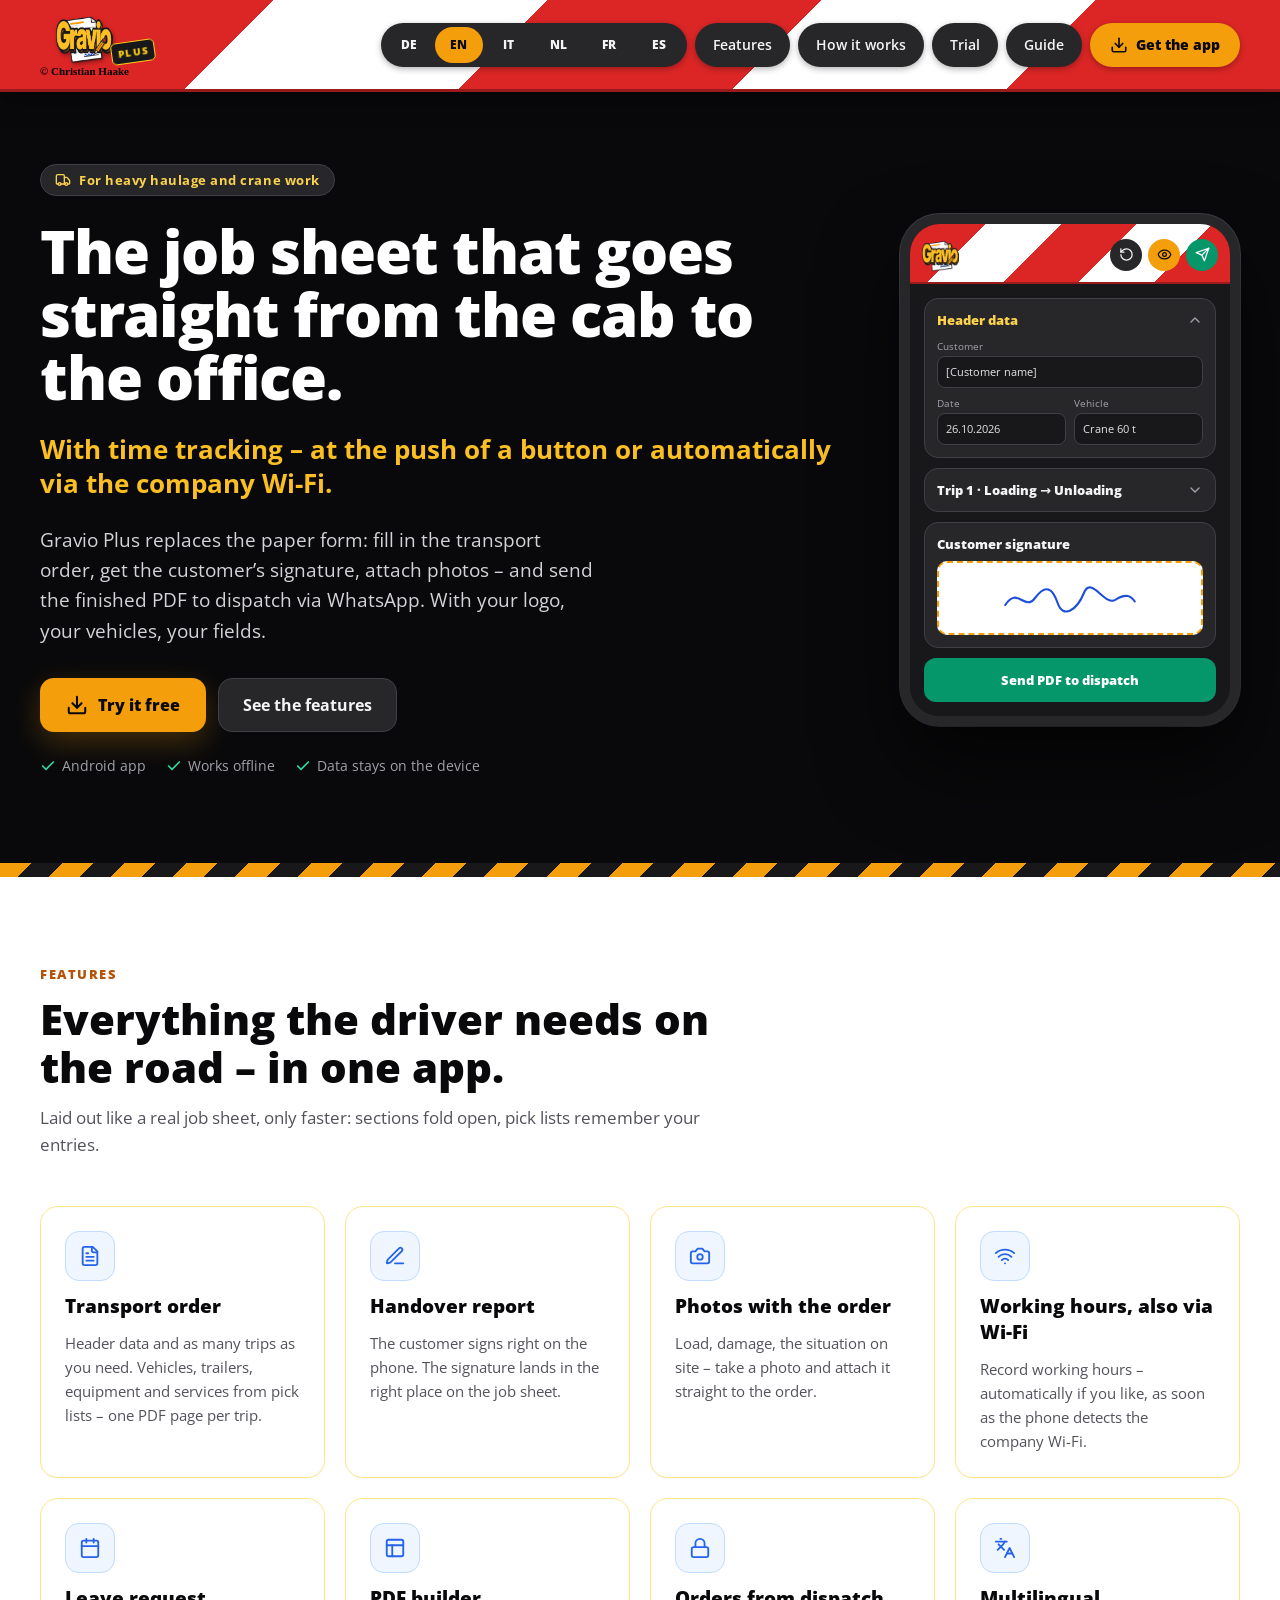
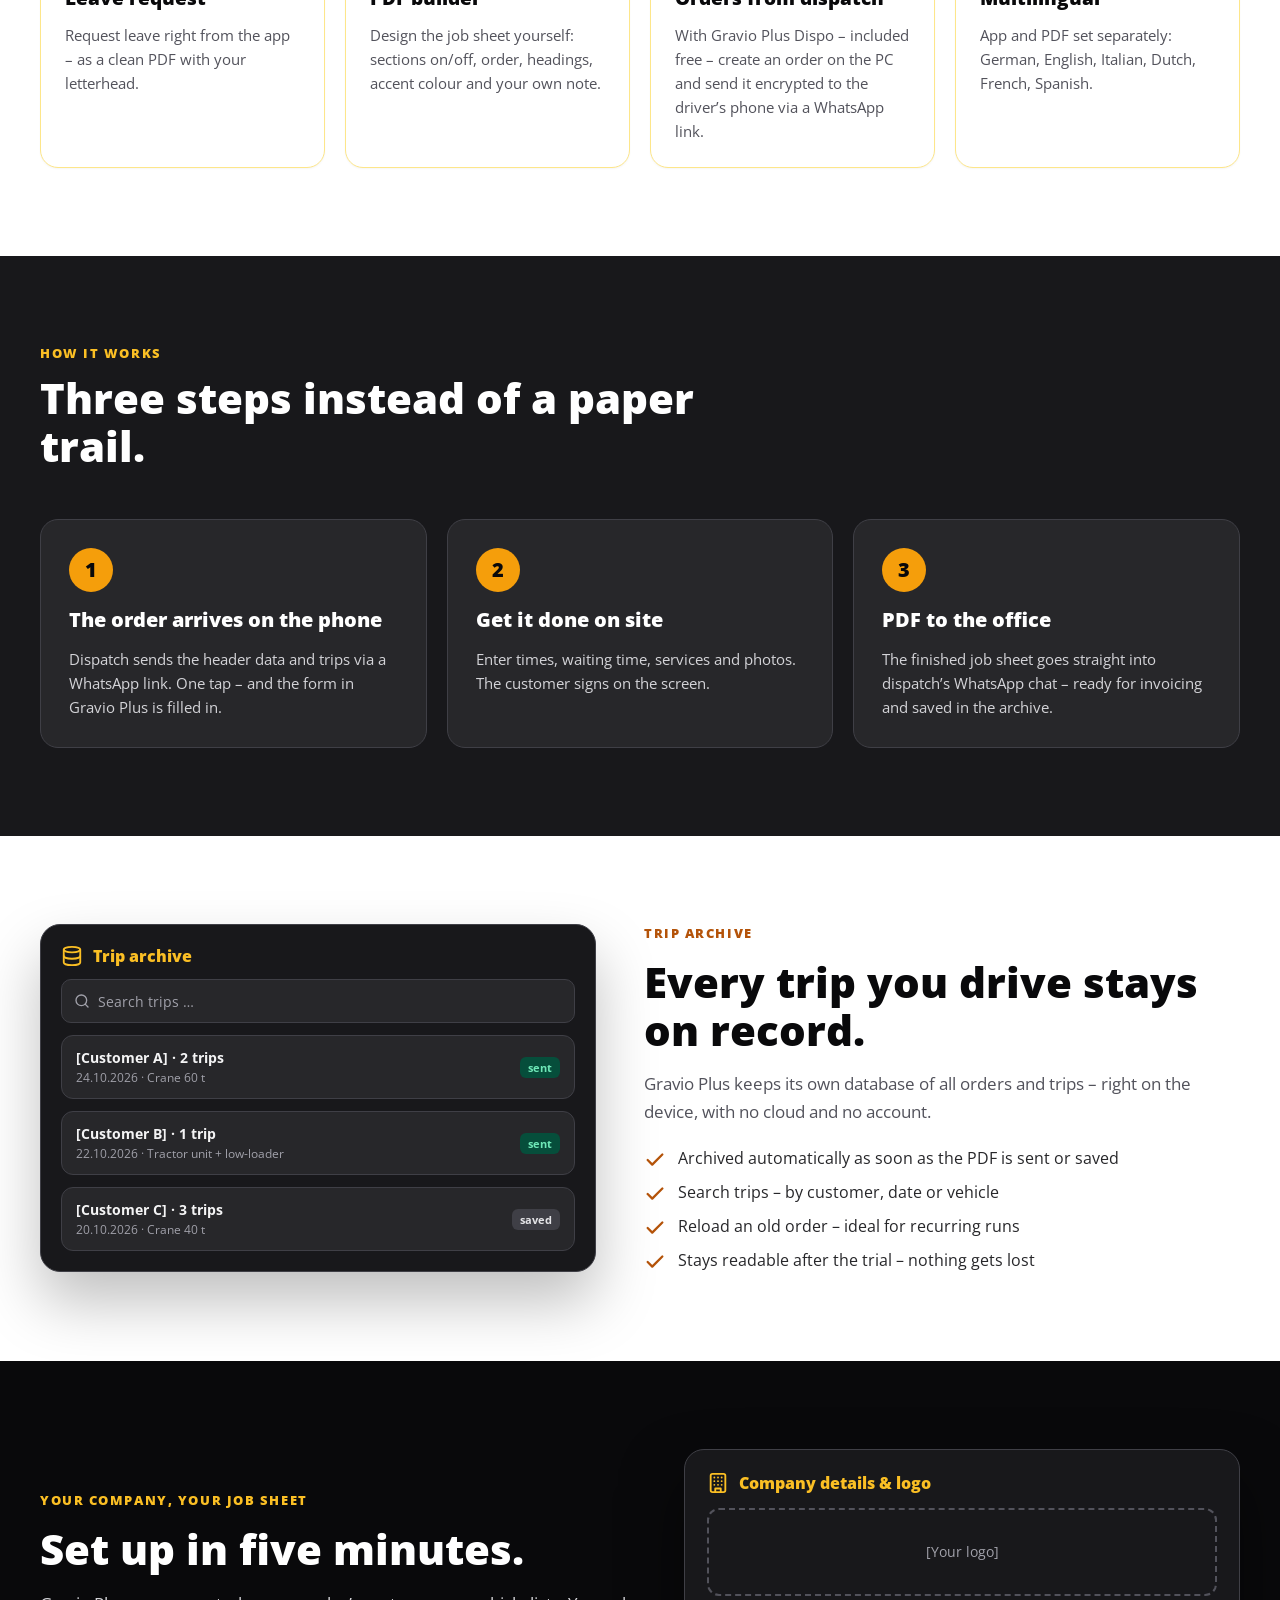
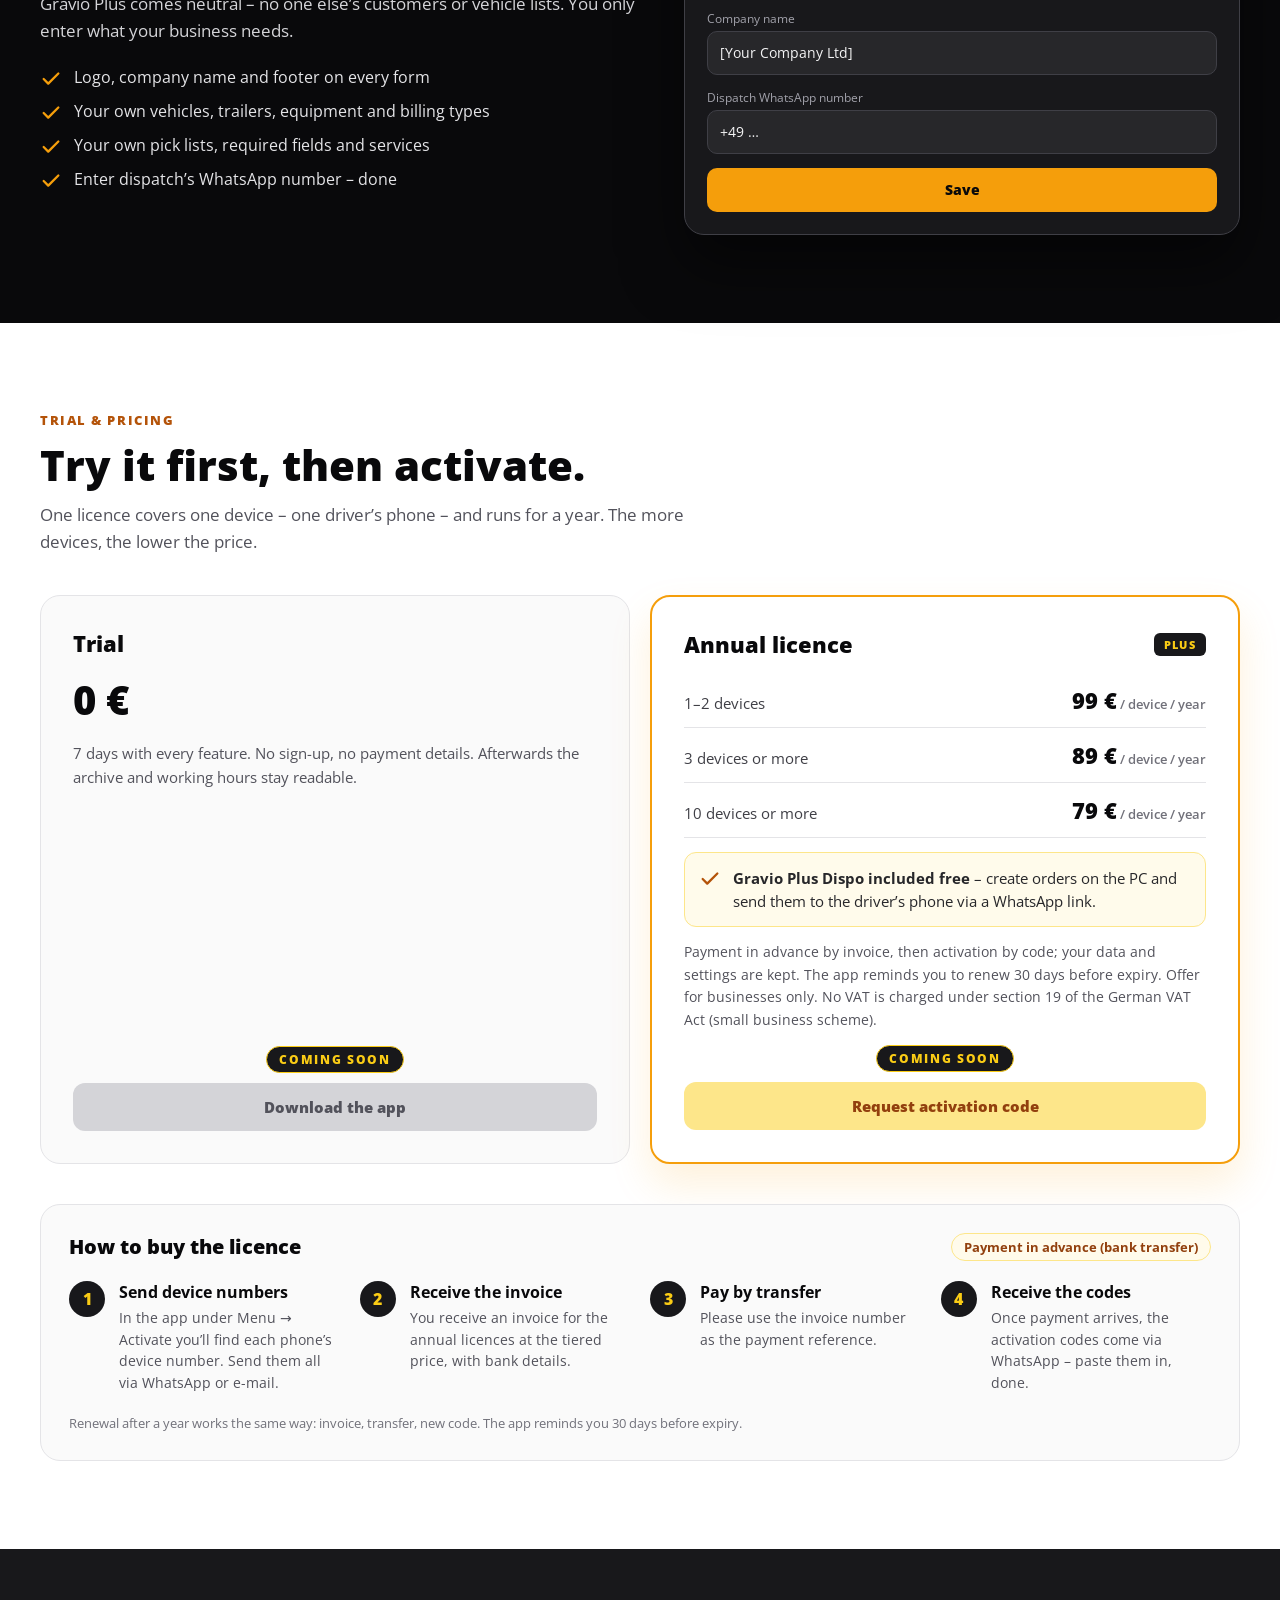
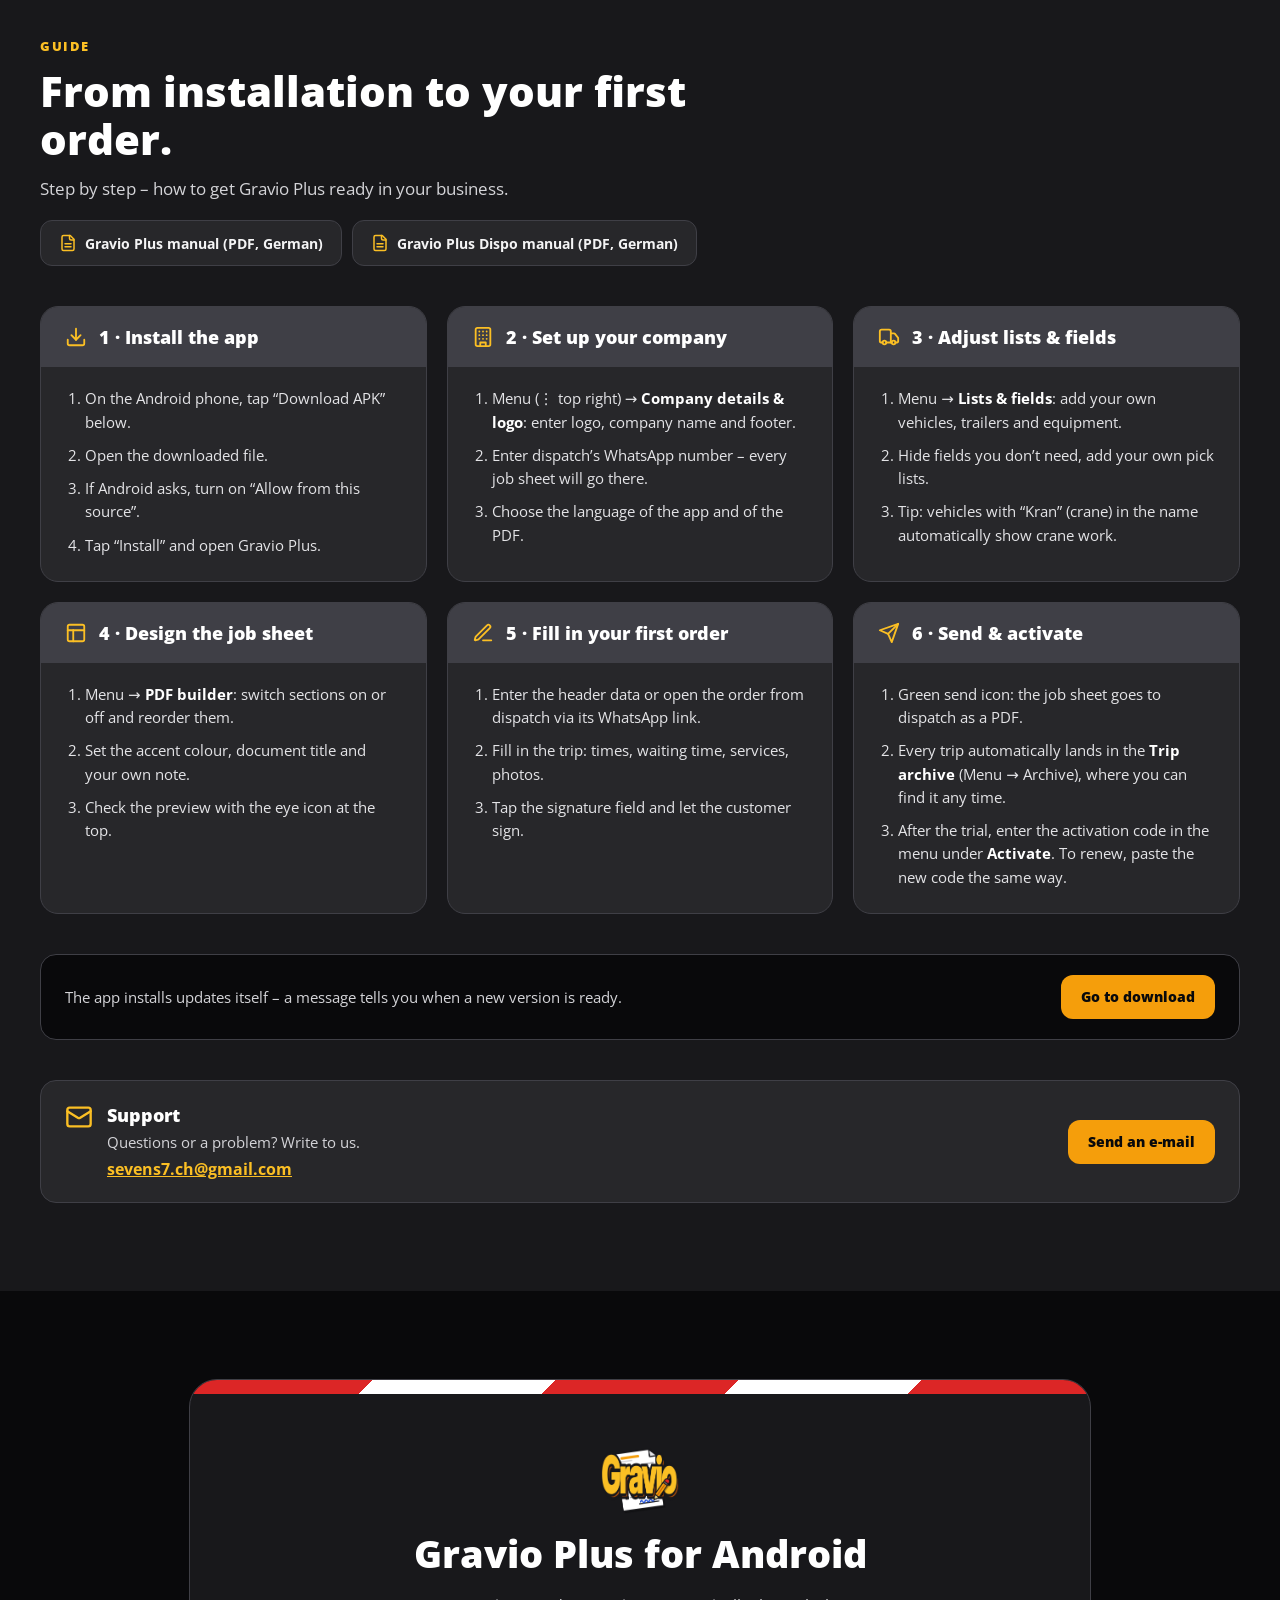
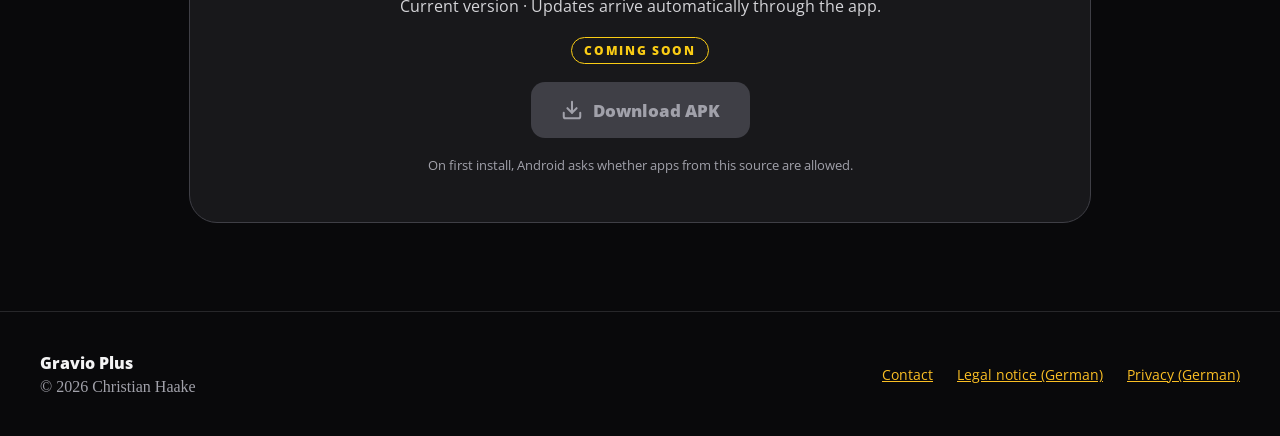
==== commit 0c081847: "Support-Text gekürzt Co-Authored-By: Claude Opus 5.5 <noreply@anthropic.com> Claude-Session: https:/" ====
--- a/index.html
+++ b/index.html
@@ -469,7 +469,7 @@
           <svg class="ic" style="width: 28px; height: 28px; color: #fbbf24; flex-shrink: 0" viewBox="0 0 24 24" fill="none" stroke="currentColor" stroke-width="2" stroke-linecap="round" stroke-linejoin="round" aria-hidden="true"><rect width="20" height="16" x="2" y="4" rx="2"></rect><path d="m22 7-8.97 5.7a1.94 1.94 0 0 1-2.06 0L2 7"></path></svg>
           <div style="display: flex; flex-direction: column; gap: 4px; min-width: 0">
             <h3 style="margin: 0; font-size: 18px; font-weight: 800; color: #ffffff">Support</h3>
-            <p style="margin: 0; font-size: 15px; line-height: 1.55; color: #d4d4d8">Fragen oder ein Problem? Schreiben Sie uns – bitte mit der Geräte-Nummer aus Menü → Freischalten.</p>
+            <p style="margin: 0; font-size: 15px; line-height: 1.55; color: #d4d4d8">Fragen oder ein Problem? Schreiben Sie uns.</p>
             <a href="mailto:sevens7.ch@gmail.com?subject=Support%20Gravio%20Plus" style="font-size: 16px; font-weight: 700; overflow-wrap: anywhere">sevens7.ch@gmail.com</a>
           </div>
         </div>
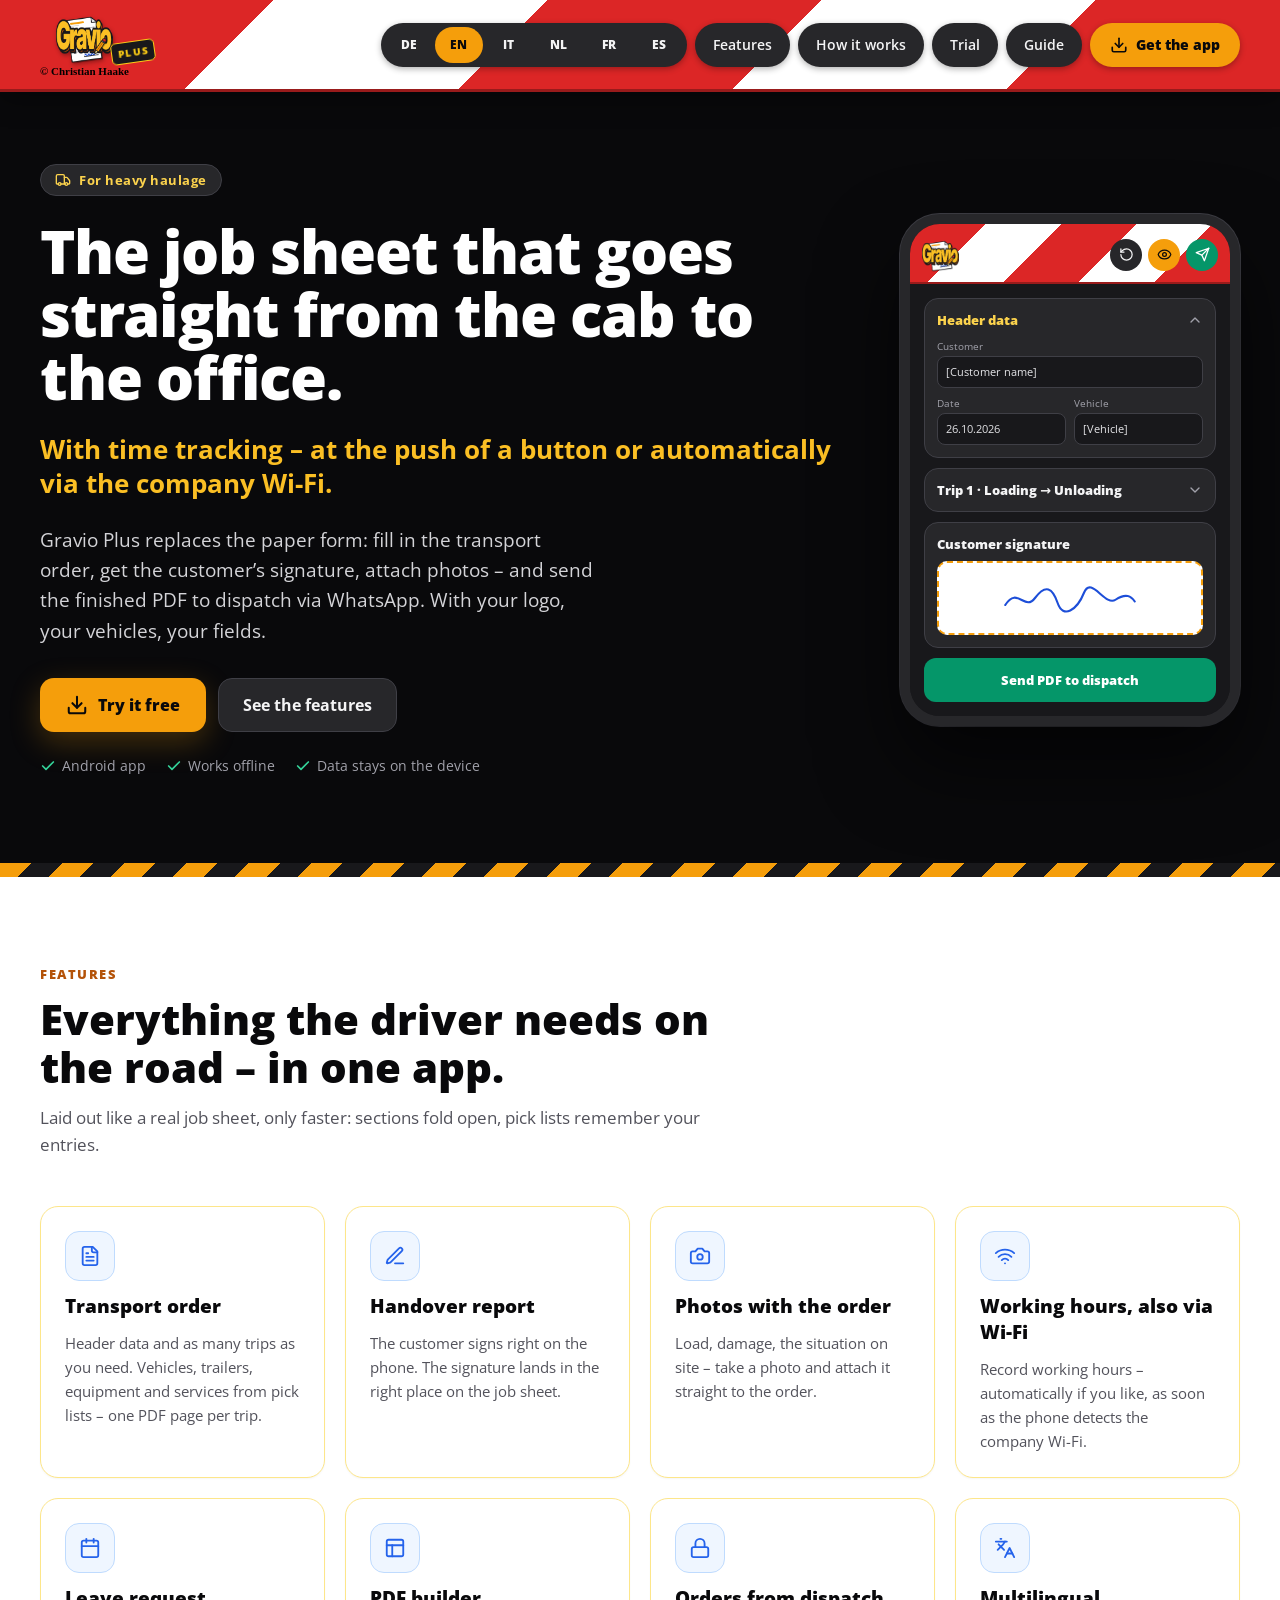
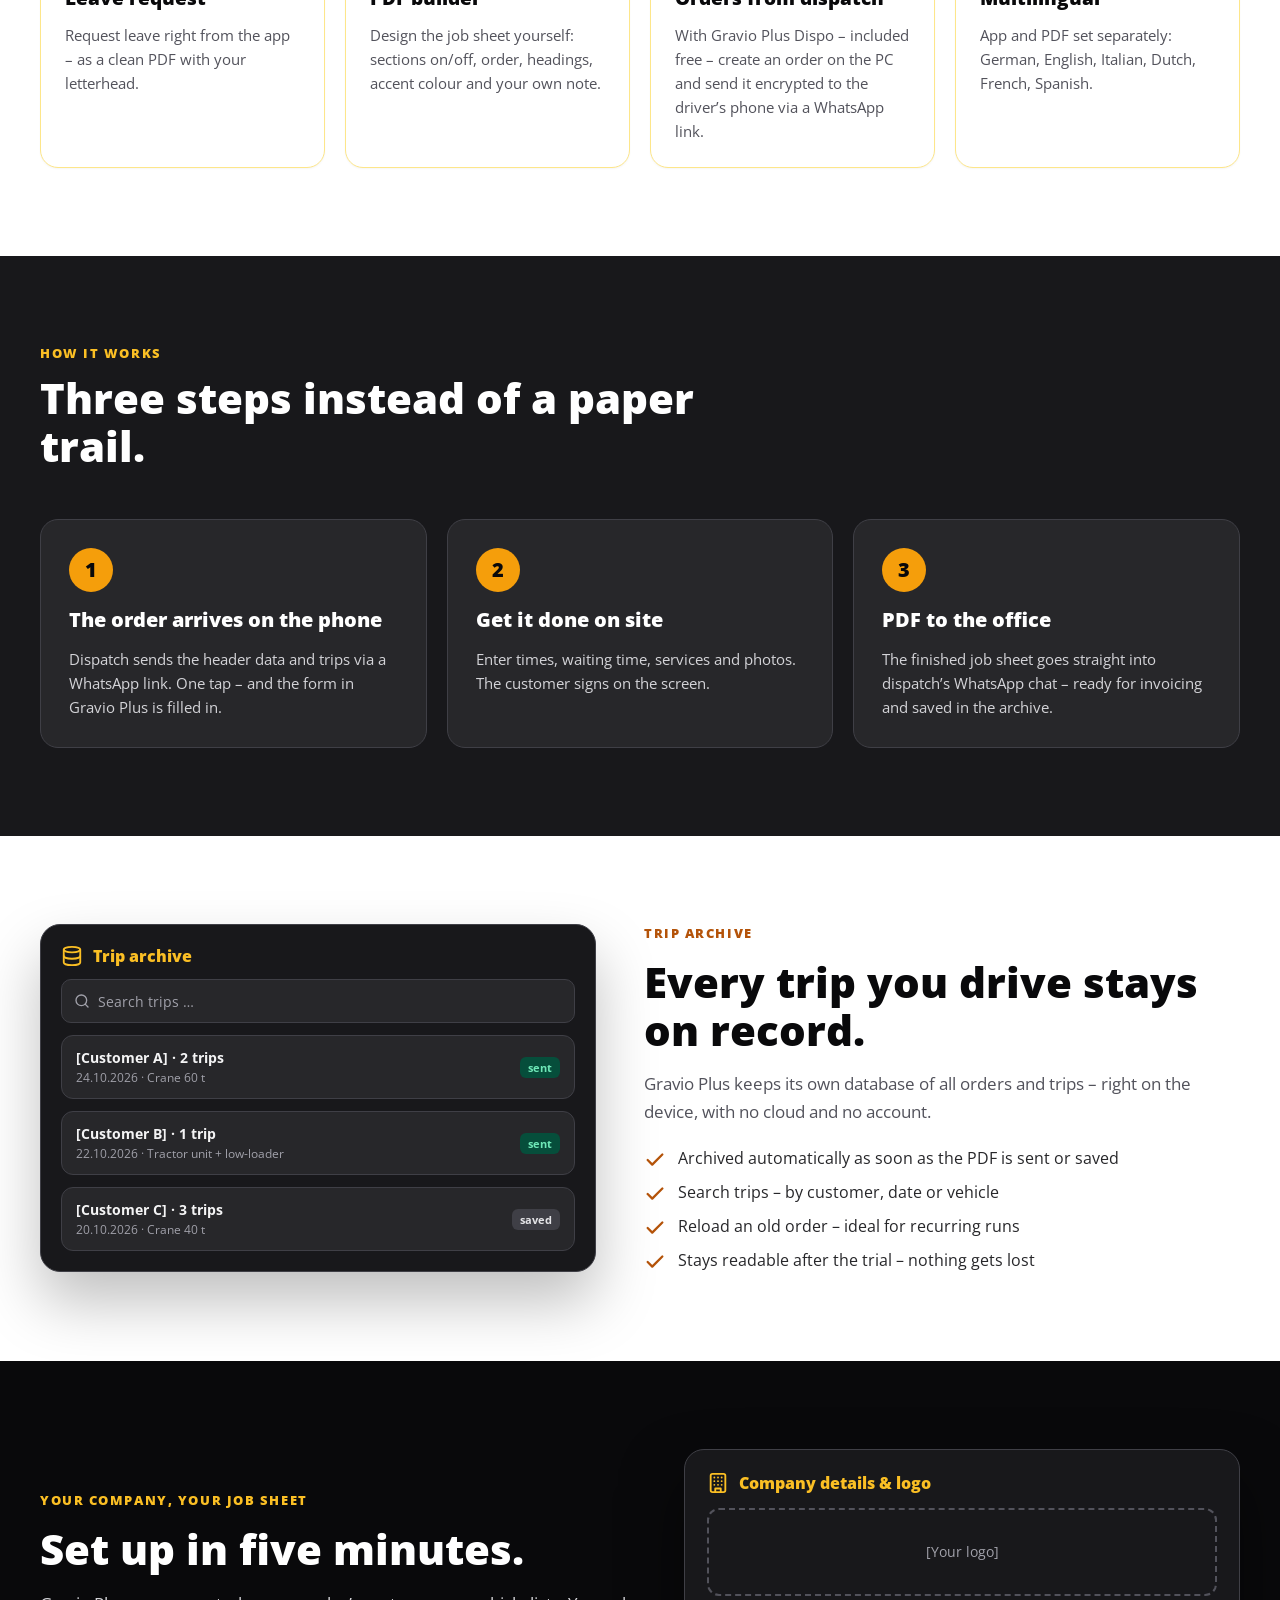
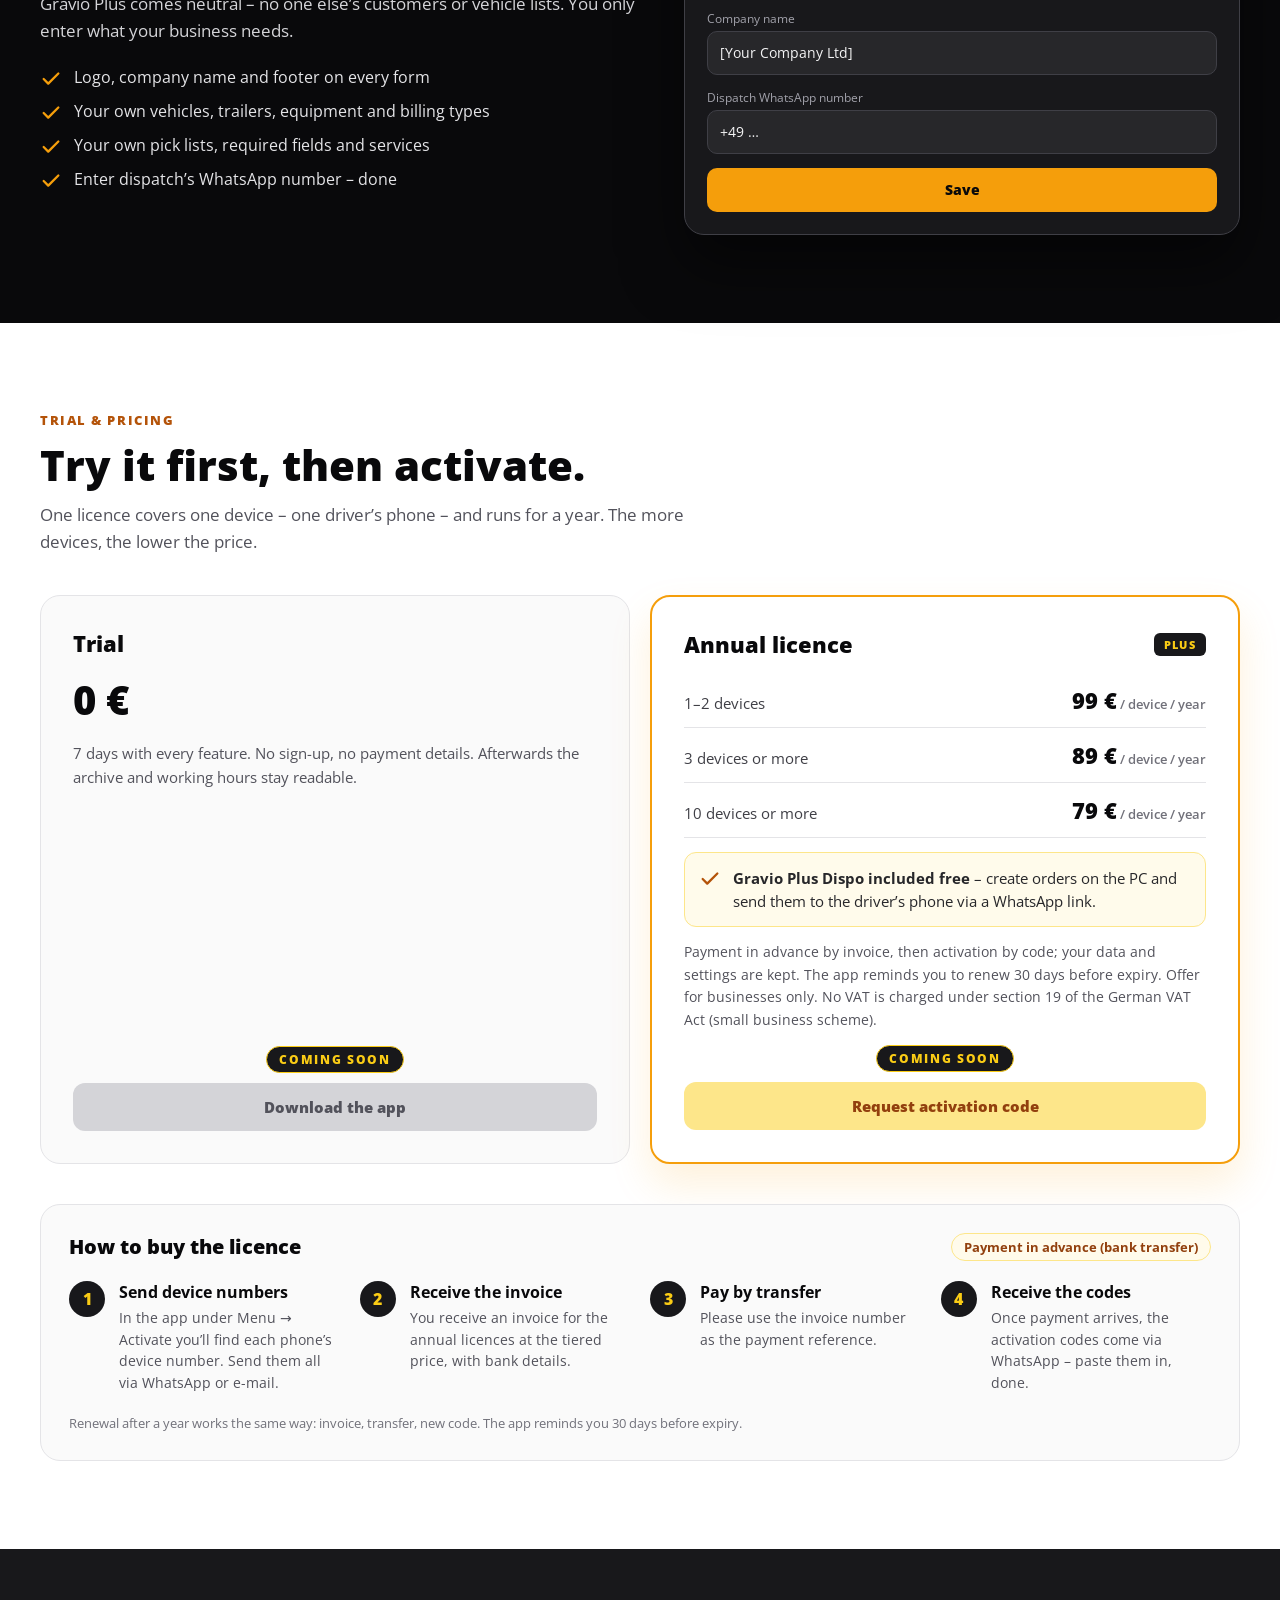
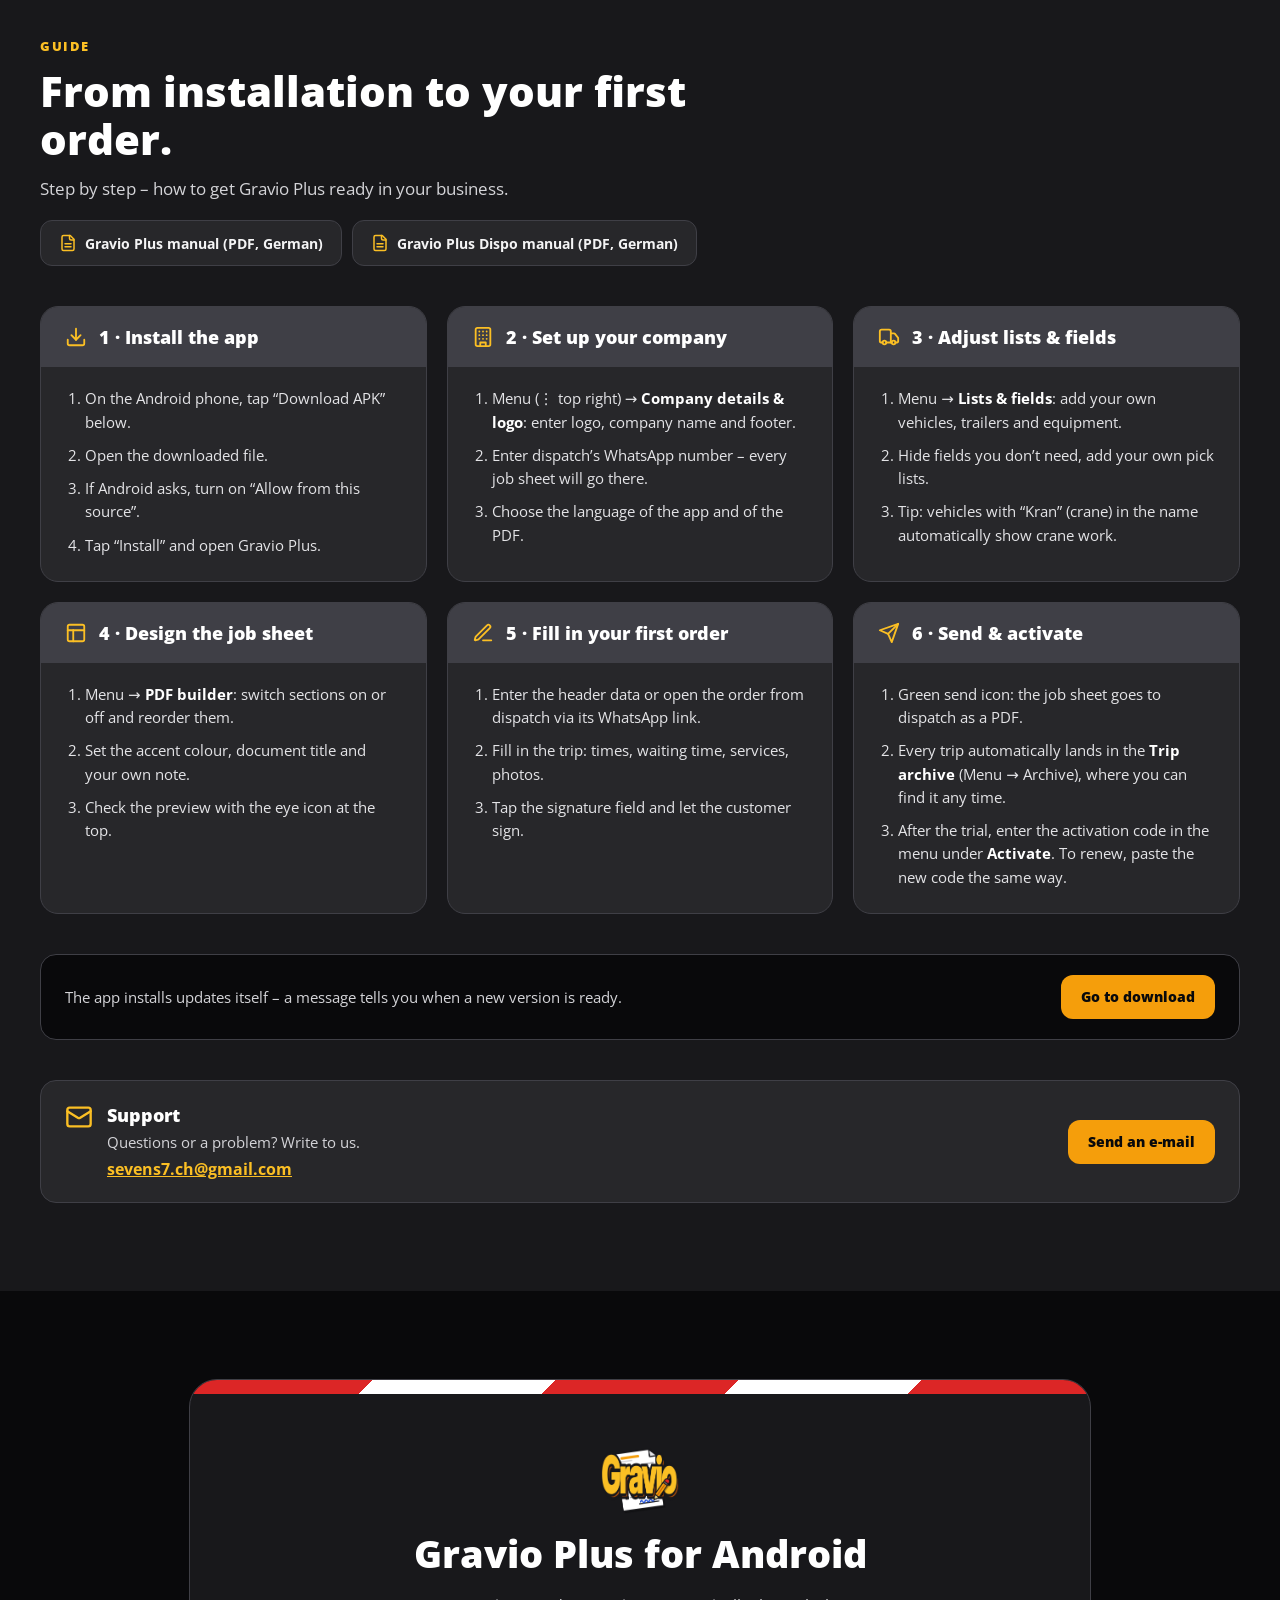
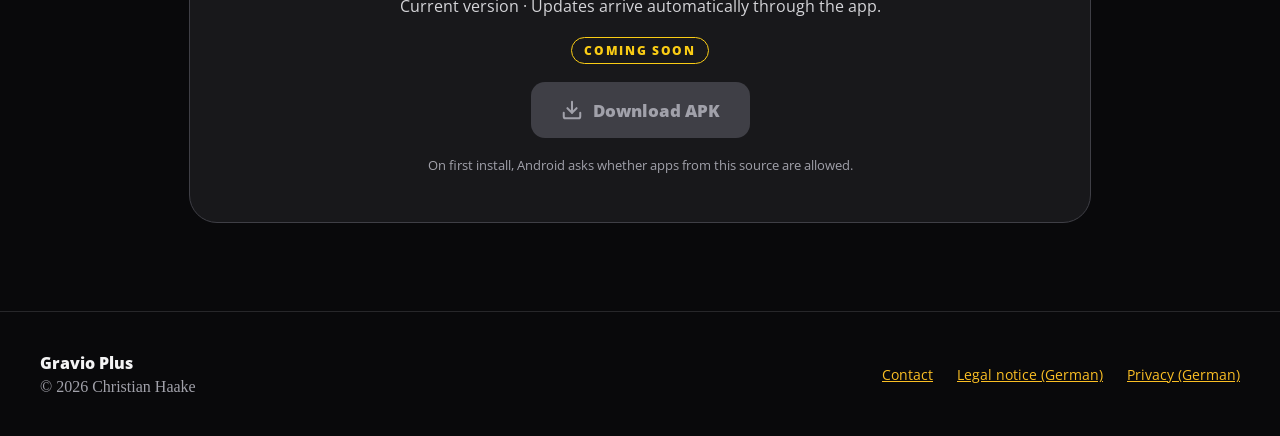
==== commit d3827c76: "Startseite: „Für Schwertransport“, Fahrzeug im Beispiel neutral Co-Authored-By: Claude Opus 5.5 <nor" ====
--- a/index.html
+++ b/index.html
@@ -5,7 +5,7 @@
 <meta name="viewport" content="width=device-width, initial-scale=1">
 <title>Gravio Plus – Digitaler Transportauftrag für Android</title>
 <link rel="alternate" hreflang="de" href="https://sevens7ch-tech.github.io/Website-Gravio-Plus/"><link rel="alternate" hreflang="en" href="https://sevens7ch-tech.github.io/Website-Gravio-Plus/en/"><link rel="alternate" hreflang="it" href="https://sevens7ch-tech.github.io/Website-Gravio-Plus/it/"><link rel="alternate" hreflang="nl" href="https://sevens7ch-tech.github.io/Website-Gravio-Plus/nl/"><link rel="alternate" hreflang="fr" href="https://sevens7ch-tech.github.io/Website-Gravio-Plus/fr/"><link rel="alternate" hreflang="es" href="https://sevens7ch-tech.github.io/Website-Gravio-Plus/es/"><link rel="alternate" hreflang="x-default" href="https://sevens7ch-tech.github.io/Website-Gravio-Plus/">
-<script>(function(){try{document.addEventListener('click',function(e){var a=e.target.closest&&e.target.closest('[data-lang]');if(a)localStorage.setItem('gravio_lang',a.getAttribute('data-lang'));});if(!localStorage.getItem('gravio_lang')){var ok=["en", "it", "nl", "fr", "es"];var p=((navigator.languages&&navigator.languages[0])||navigator.language||'de').slice(0,2).toLowerCase();if(ok.indexOf(p)>=0){localStorage.setItem('gravio_lang',p);location.replace(p+'/');}else localStorage.setItem('gravio_lang','de');}}catch(e){}})();</script>
+<script>(function(){try{if('scrollRestoration' in history)history.scrollRestoration='manual';if(location.hash){history.replaceState(null,'',location.pathname+location.search);}window.scrollTo(0,0);window.addEventListener('load',function(){window.scrollTo(0,0);});}catch(e){}})();</script><script>(function(){try{document.addEventListener('click',function(e){var a=e.target.closest&&e.target.closest('[data-lang]');if(a)localStorage.setItem('gravio_lang',a.getAttribute('data-lang'));});if(!localStorage.getItem('gravio_lang')){var ok=["en", "it", "nl", "fr", "es"];var p=((navigator.languages&&navigator.languages[0])||navigator.language||'de').slice(0,2).toLowerCase();if(ok.indexOf(p)>=0){localStorage.setItem('gravio_lang',p);location.replace(p+'/');}else localStorage.setItem('gravio_lang','de');}}catch(e){}})();</script>
 <meta name="description" content="Gravio Plus: Transportauftrag, Übergabeprotokoll mit Unterschrift, Fotos, Tour-Archiv und PDF per WhatsApp – die App für Schwertransport und Kranarbeiten.">
 <link rel="icon" href="logo.png">
 <style>
@@ -47,7 +47,7 @@
       <div style="flex: 1 1 460px; min-width: 0; display: flex; flex-direction: column; gap: 24px">
         <span style="align-self: flex-start; display: inline-flex; align-items: center; gap: 8px; padding: 6px 14px; border-radius: 999px; background: #27272a; border: 1px solid #3f3f46; color: #fcd34d; font-size: 13px; font-weight: 700; letter-spacing: .04em">
           <svg class="ic" style="width: 16px; height: 16px" viewBox="0 0 24 24" fill="none" stroke="currentColor" stroke-width="2" stroke-linecap="round" stroke-linejoin="round" aria-hidden="true"><path d="M14 18V6a2 2 0 0 0-2-2H4a2 2 0 0 0-2 2v11a1 1 0 0 0 1 1h2"></path><path d="M15 18H9"></path><path d="M19 18h2a1 1 0 0 0 1-1v-3.65a1 1 0 0 0-.22-.624l-3.48-4.35A1 1 0 0 0 17.52 8H14"></path><circle cx="17" cy="18" r="2"></circle><circle cx="7" cy="18" r="2"></circle></svg>
-          Für Schwertransport und Kranarbeiten
+          Für Schwertransport
         </span>
         <h1 style="margin: 0; font-size: clamp(36px, 5vw, 60px); line-height: 1.05; font-weight: 800; letter-spacing: -.02em; color: #ffffff">Der Auftragsschein, der vom Fahrerhaus direkt ins Büro geht.</h1>
         <p style="margin: 0; font-size: clamp(20px, 2.4vw, 26px); line-height: 1.3; font-weight: 700; color: #fbbf24">Mit Arbeitszeiterfassung – auf Knopfdruck oder automatisch per Firmen-WLAN.</p>
@@ -92,7 +92,7 @@
                 </div>
                 <div style="flex: 1">
                   <div style="font-size: 10px; color: #a1a1aa; margin-bottom: 3px">Fahrzeug</div>
-                  <div style="height: 30px; border-radius: 8px; background: #18181b; border: 1px solid #3f3f46; padding: 0 8px; display: flex; align-items: center; font-size: 11px; color: #e4e4e7">Kran 60 t</div>
+                  <div style="height: 30px; border-radius: 8px; background: #18181b; border: 1px solid #3f3f46; padding: 0 8px; display: flex; align-items: center; font-size: 11px; color: #e4e4e7">[Fahrzeug]</div>
                 </div>
               </div>
             </div>
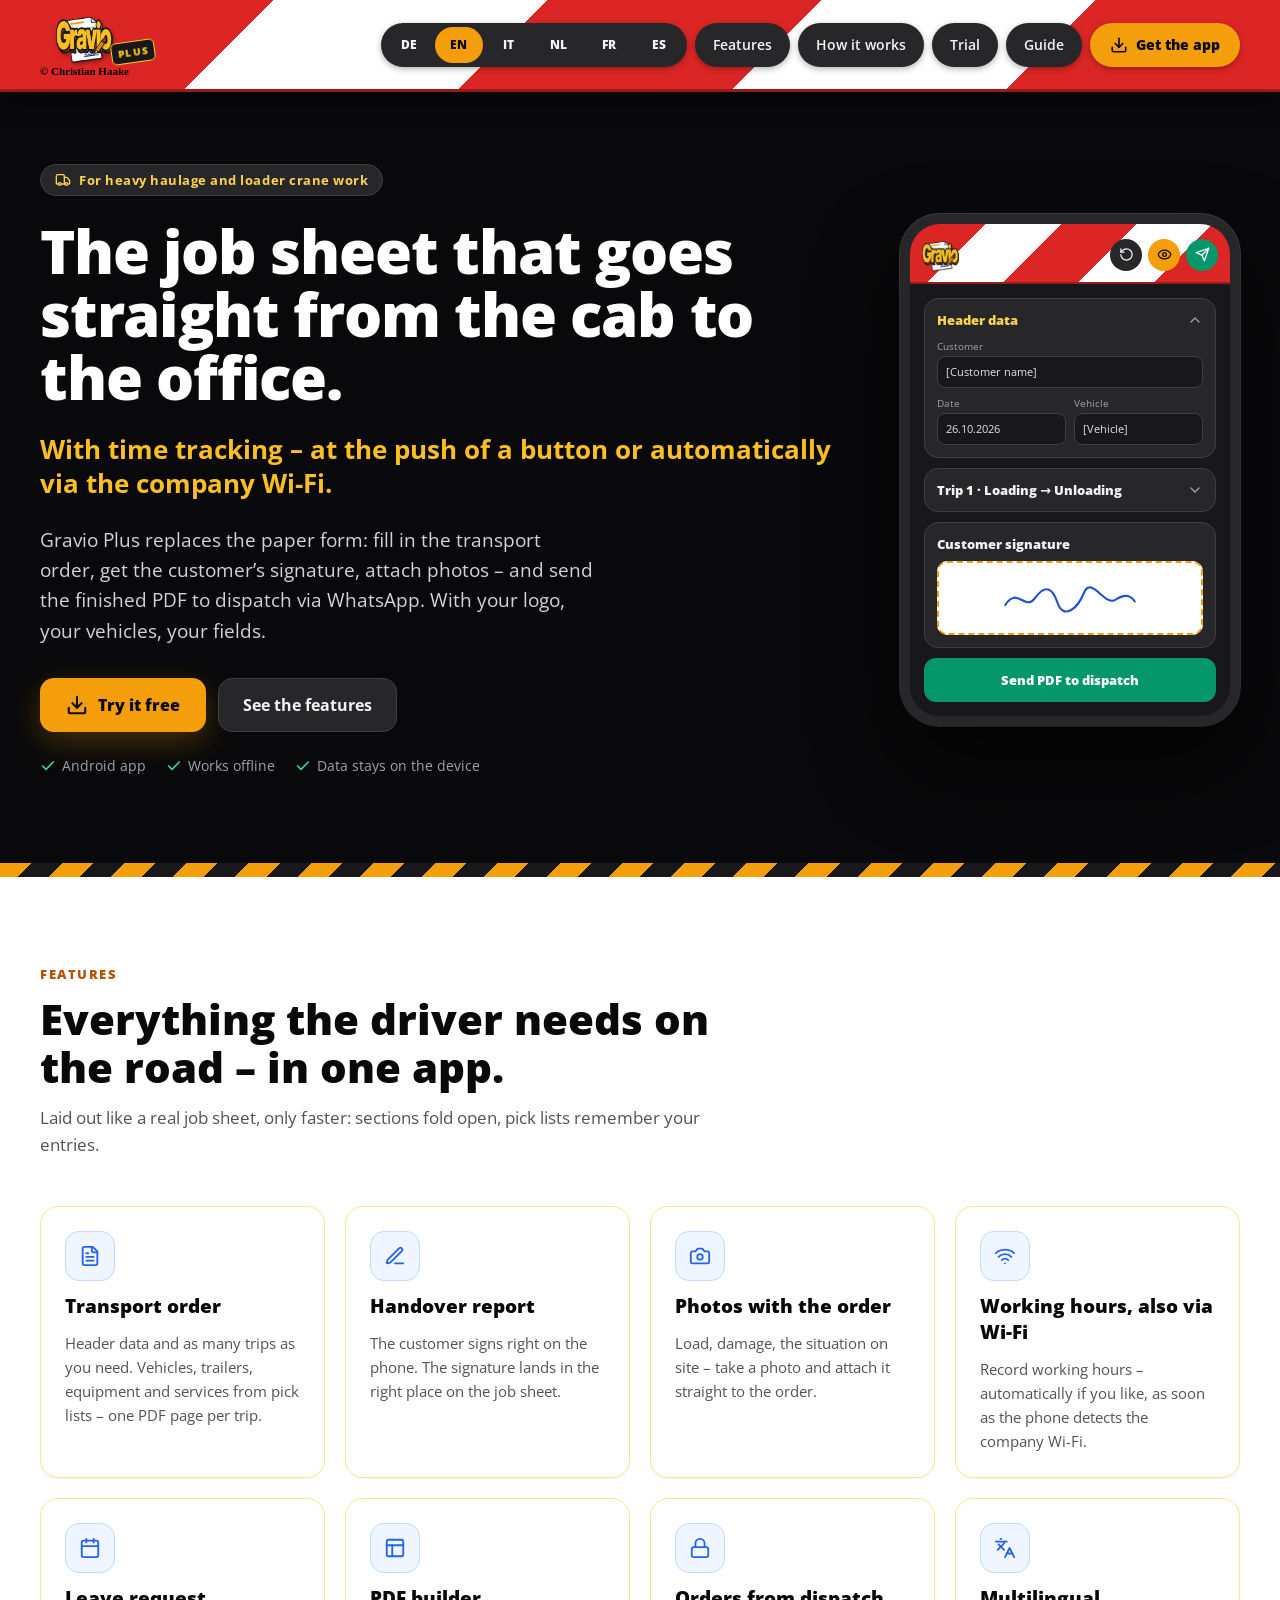
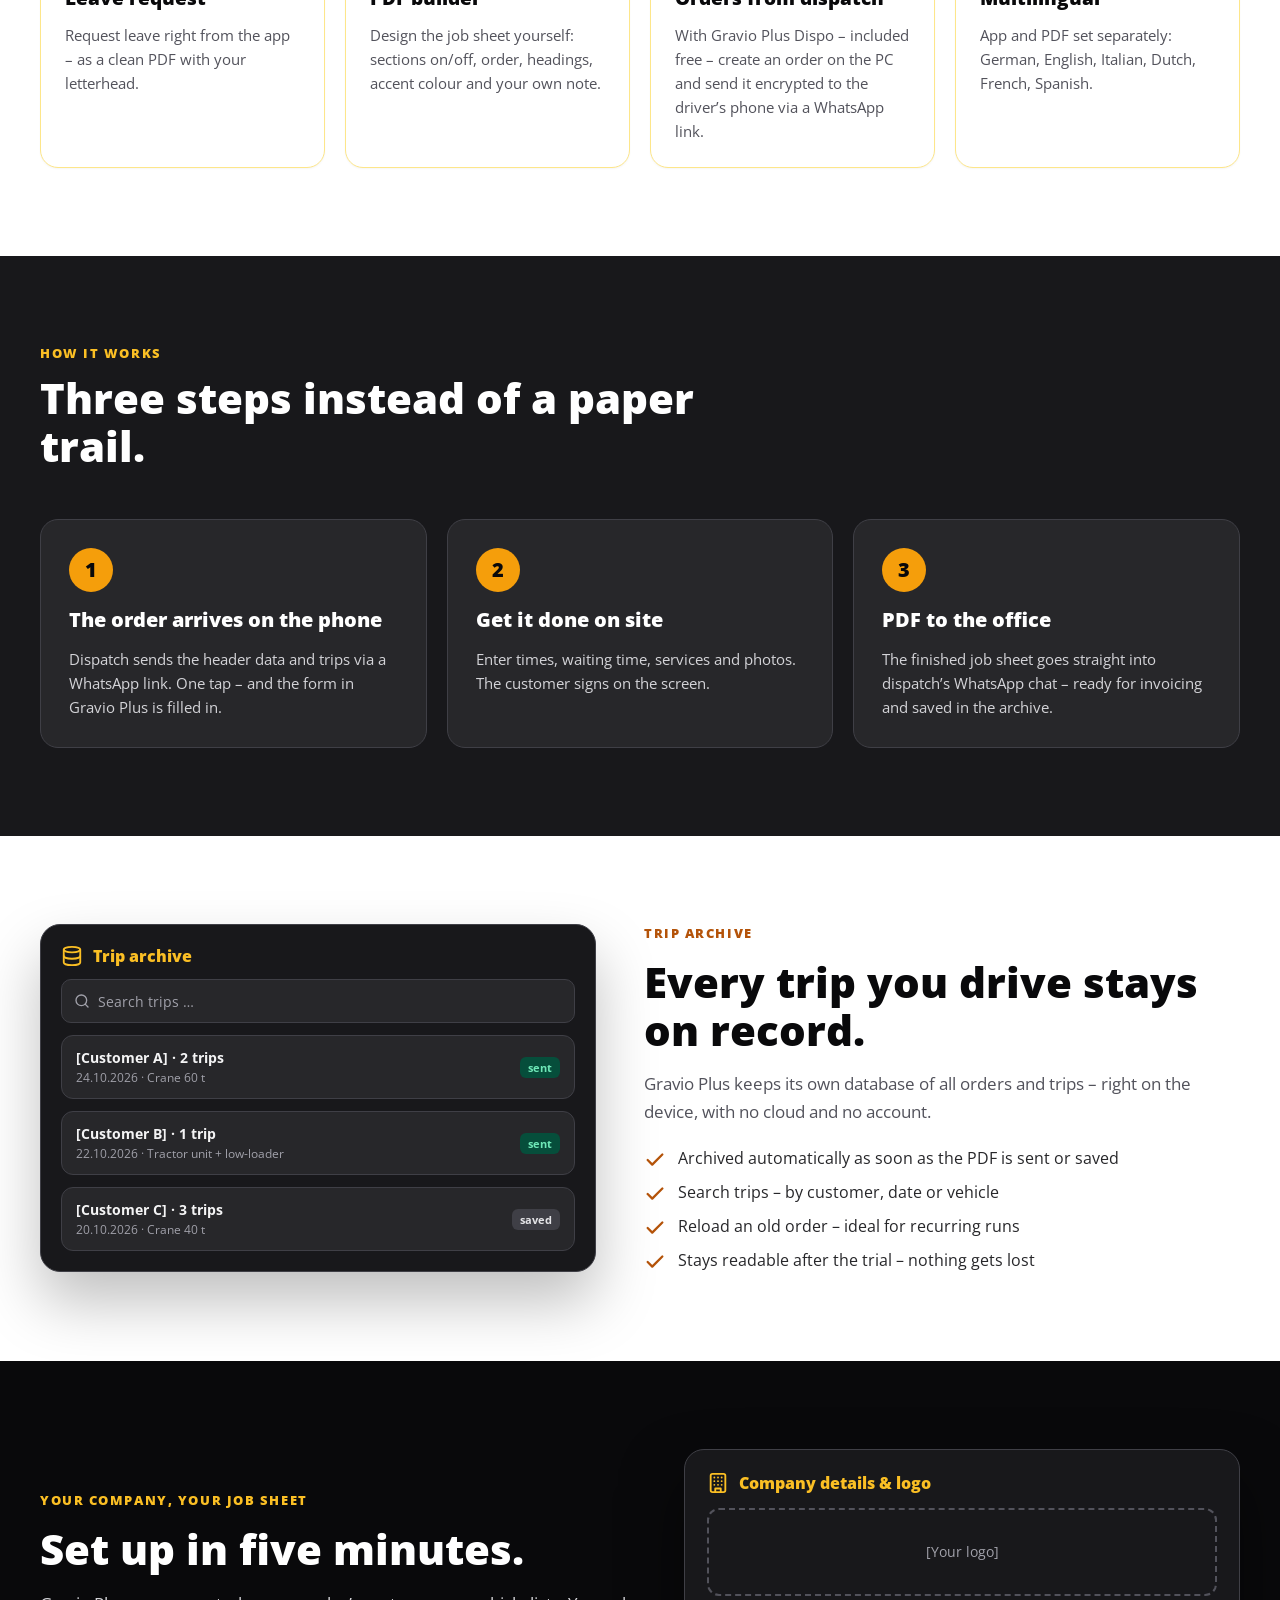
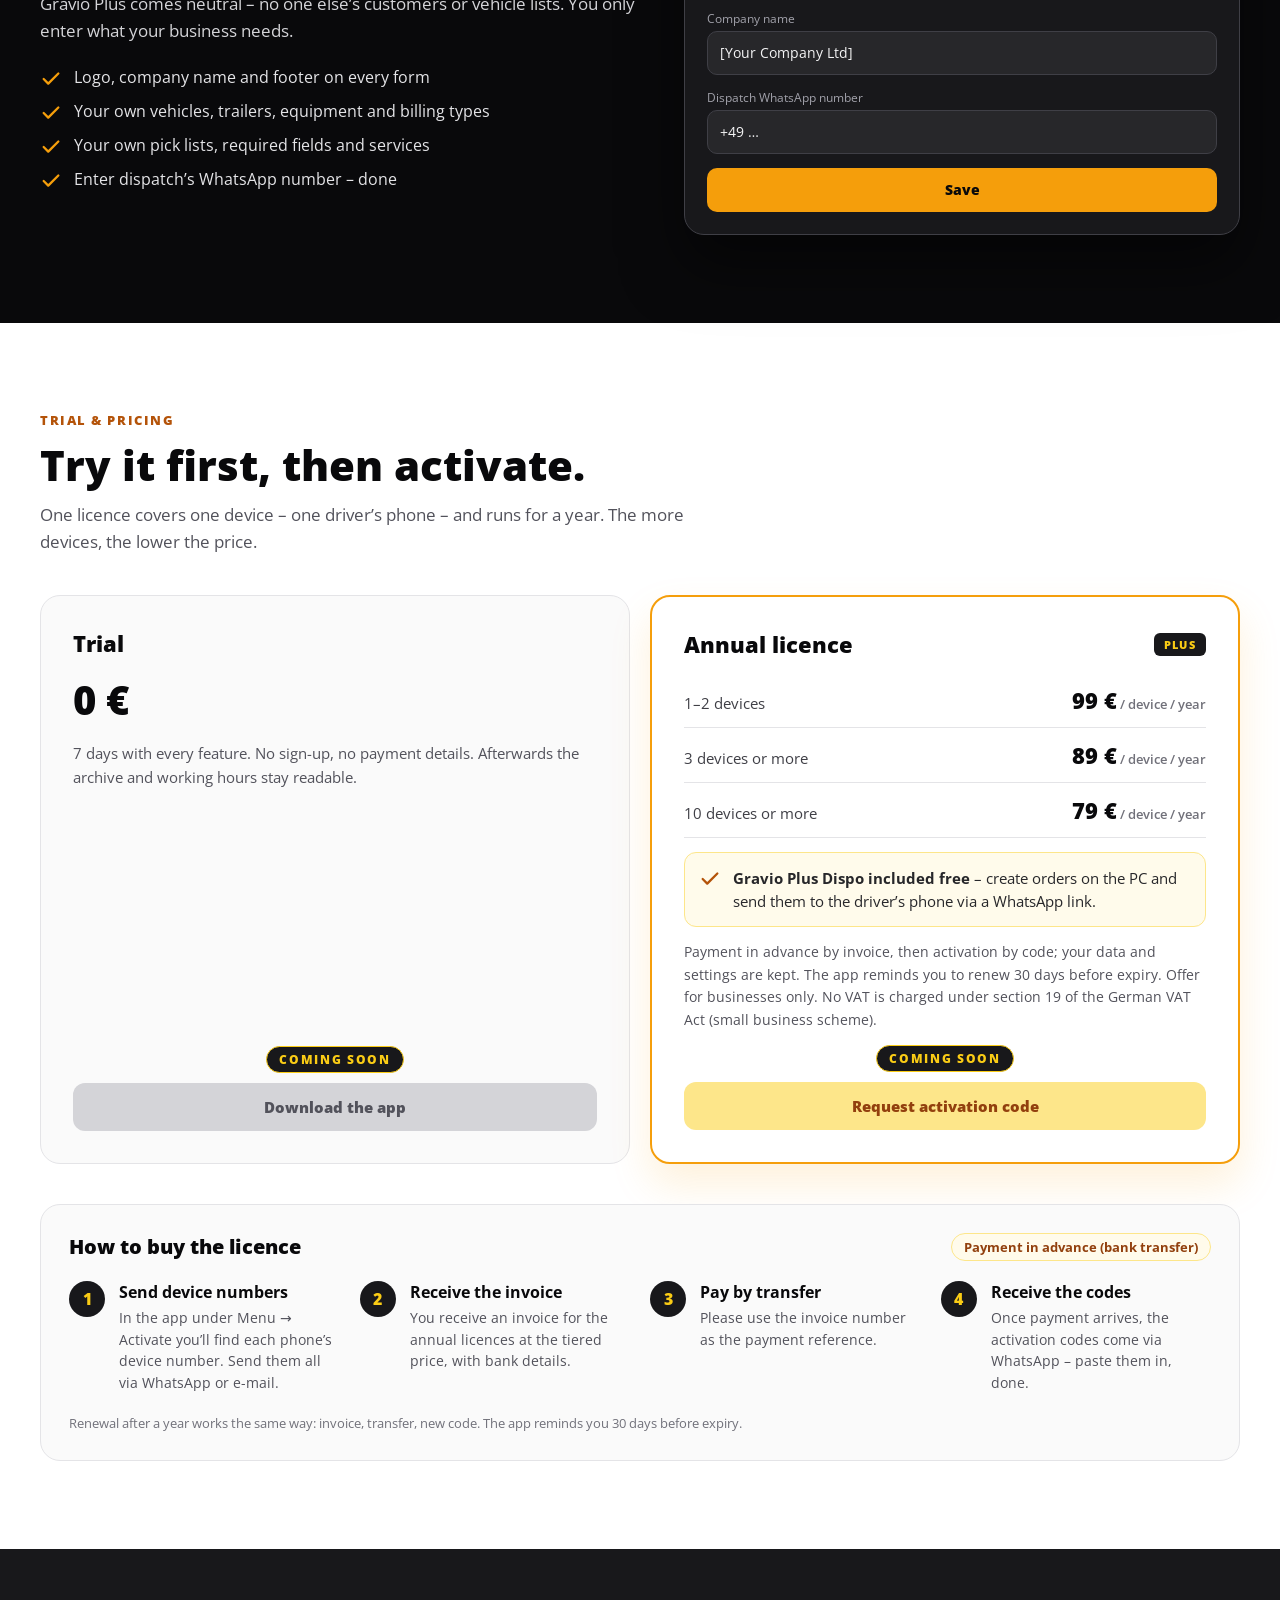
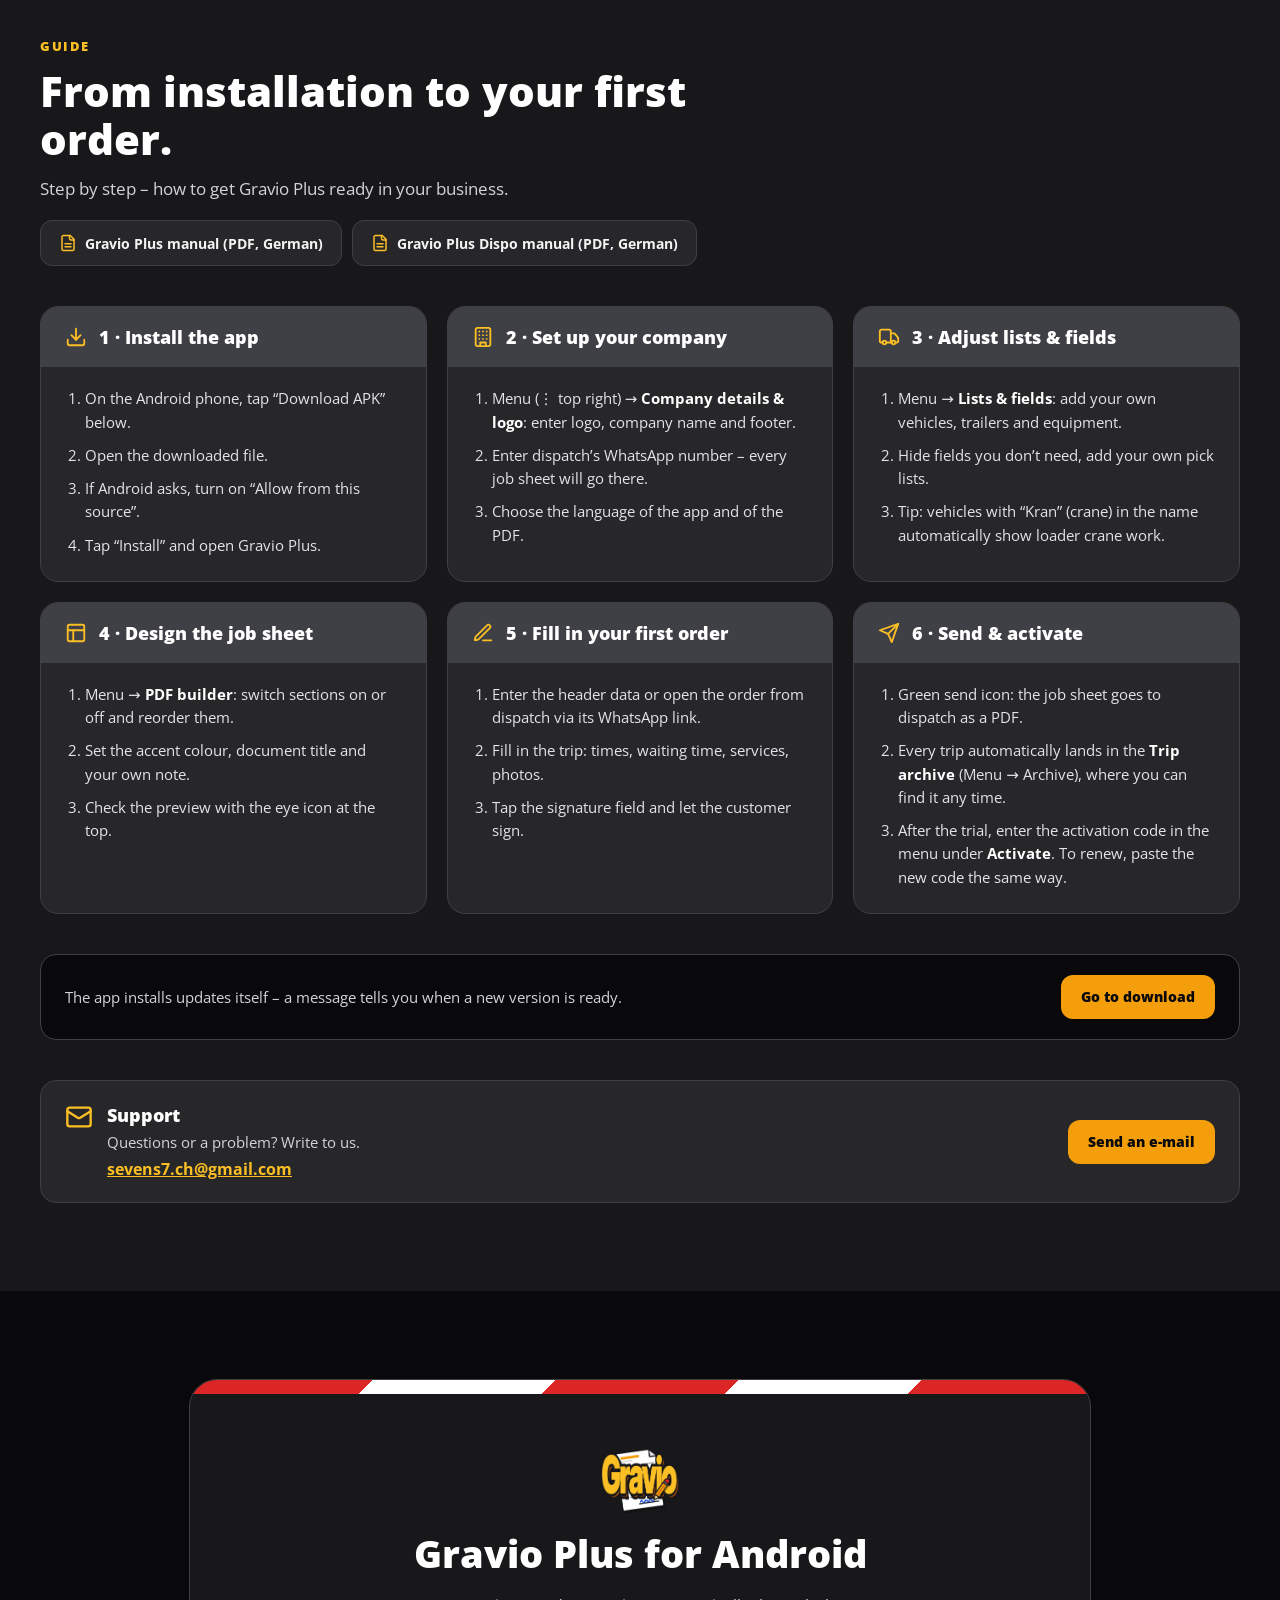
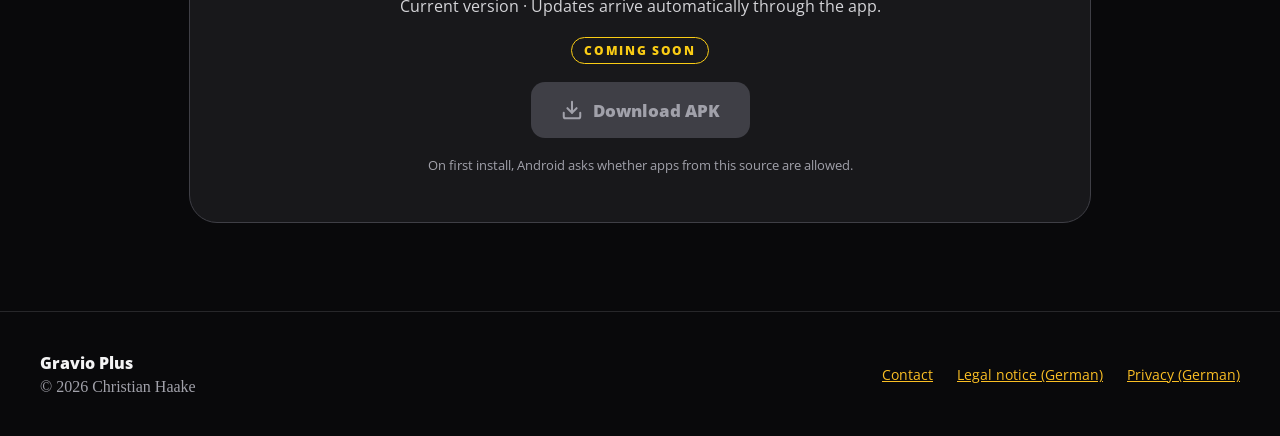
==== commit 1fdff96d: "Ladekranarbeiten statt Kranarbeiten (Webseite in allen Sprachen, Handbuch) Co-Authored-By: Claude Op" ====
--- a/index.html
+++ b/index.html
@@ -6,7 +6,7 @@
 <title>Gravio Plus – Digitaler Transportauftrag für Android</title>
 <link rel="alternate" hreflang="de" href="https://sevens7ch-tech.github.io/Website-Gravio-Plus/"><link rel="alternate" hreflang="en" href="https://sevens7ch-tech.github.io/Website-Gravio-Plus/en/"><link rel="alternate" hreflang="it" href="https://sevens7ch-tech.github.io/Website-Gravio-Plus/it/"><link rel="alternate" hreflang="nl" href="https://sevens7ch-tech.github.io/Website-Gravio-Plus/nl/"><link rel="alternate" hreflang="fr" href="https://sevens7ch-tech.github.io/Website-Gravio-Plus/fr/"><link rel="alternate" hreflang="es" href="https://sevens7ch-tech.github.io/Website-Gravio-Plus/es/"><link rel="alternate" hreflang="x-default" href="https://sevens7ch-tech.github.io/Website-Gravio-Plus/">
 <script>(function(){try{if('scrollRestoration' in history)history.scrollRestoration='manual';if(location.hash){history.replaceState(null,'',location.pathname+location.search);}window.scrollTo(0,0);window.addEventListener('load',function(){window.scrollTo(0,0);});}catch(e){}})();</script><script>(function(){try{document.addEventListener('click',function(e){var a=e.target.closest&&e.target.closest('[data-lang]');if(a)localStorage.setItem('gravio_lang',a.getAttribute('data-lang'));});if(!localStorage.getItem('gravio_lang')){var ok=["en", "it", "nl", "fr", "es"];var p=((navigator.languages&&navigator.languages[0])||navigator.language||'de').slice(0,2).toLowerCase();if(ok.indexOf(p)>=0){localStorage.setItem('gravio_lang',p);location.replace(p+'/');}else localStorage.setItem('gravio_lang','de');}}catch(e){}})();</script>
-<meta name="description" content="Gravio Plus: Transportauftrag, Übergabeprotokoll mit Unterschrift, Fotos, Tour-Archiv und PDF per WhatsApp – die App für Schwertransport und Kranarbeiten.">
+<meta name="description" content="Gravio Plus: Transportauftrag, Übergabeprotokoll mit Unterschrift, Fotos, Tour-Archiv und PDF per WhatsApp – die App für Schwertransport und Ladekranarbeiten.">
 <link rel="icon" href="logo.png">
 <style>
 @font-face{font-family:'Open Sans';src:url('fonts/OpenSans-Variable.ttf') format('truetype');font-weight:300 800;font-display:swap}
@@ -47,7 +47,7 @@
       <div style="flex: 1 1 460px; min-width: 0; display: flex; flex-direction: column; gap: 24px">
         <span style="align-self: flex-start; display: inline-flex; align-items: center; gap: 8px; padding: 6px 14px; border-radius: 999px; background: #27272a; border: 1px solid #3f3f46; color: #fcd34d; font-size: 13px; font-weight: 700; letter-spacing: .04em">
           <svg class="ic" style="width: 16px; height: 16px" viewBox="0 0 24 24" fill="none" stroke="currentColor" stroke-width="2" stroke-linecap="round" stroke-linejoin="round" aria-hidden="true"><path d="M14 18V6a2 2 0 0 0-2-2H4a2 2 0 0 0-2 2v11a1 1 0 0 0 1 1h2"></path><path d="M15 18H9"></path><path d="M19 18h2a1 1 0 0 0 1-1v-3.65a1 1 0 0 0-.22-.624l-3.48-4.35A1 1 0 0 0 17.52 8H14"></path><circle cx="17" cy="18" r="2"></circle><circle cx="7" cy="18" r="2"></circle></svg>
-          Für Schwertransport
+          Für Schwertransport und Ladekranarbeiten
         </span>
         <h1 style="margin: 0; font-size: clamp(36px, 5vw, 60px); line-height: 1.05; font-weight: 800; letter-spacing: -.02em; color: #ffffff">Der Auftragsschein, der vom Fahrerhaus direkt ins Büro geht.</h1>
         <p style="margin: 0; font-size: clamp(20px, 2.4vw, 26px); line-height: 1.3; font-weight: 700; color: #fbbf24">Mit Arbeitszeiterfassung – auf Knopfdruck oder automatisch per Firmen-WLAN.</p>
@@ -419,7 +419,7 @@
           <ol style="margin: 0; padding: 20px 24px 24px 44px; display: flex; flex-direction: column; gap: 10px; font-size: 15px; line-height: 1.55; color: #e4e4e7">
             <li>Menü → <strong style="color: #ffffff">Auswahllisten &amp; Felder</strong>: eigene Fahrzeuge, Anhänger und Material anlegen.</li>
             <li>Nicht benötigte Felder ausblenden, eigene Auswahlfelder hinzufügen.</li>
-            <li>Tipp: Fahrzeuge mit „Kran“ im Namen blenden automatisch Kranarbeiten ein.</li>
+            <li>Tipp: Fahrzeuge mit „Kran“ im Namen blenden automatisch Ladekranarbeiten ein.</li>
           </ol>
         </div>
 
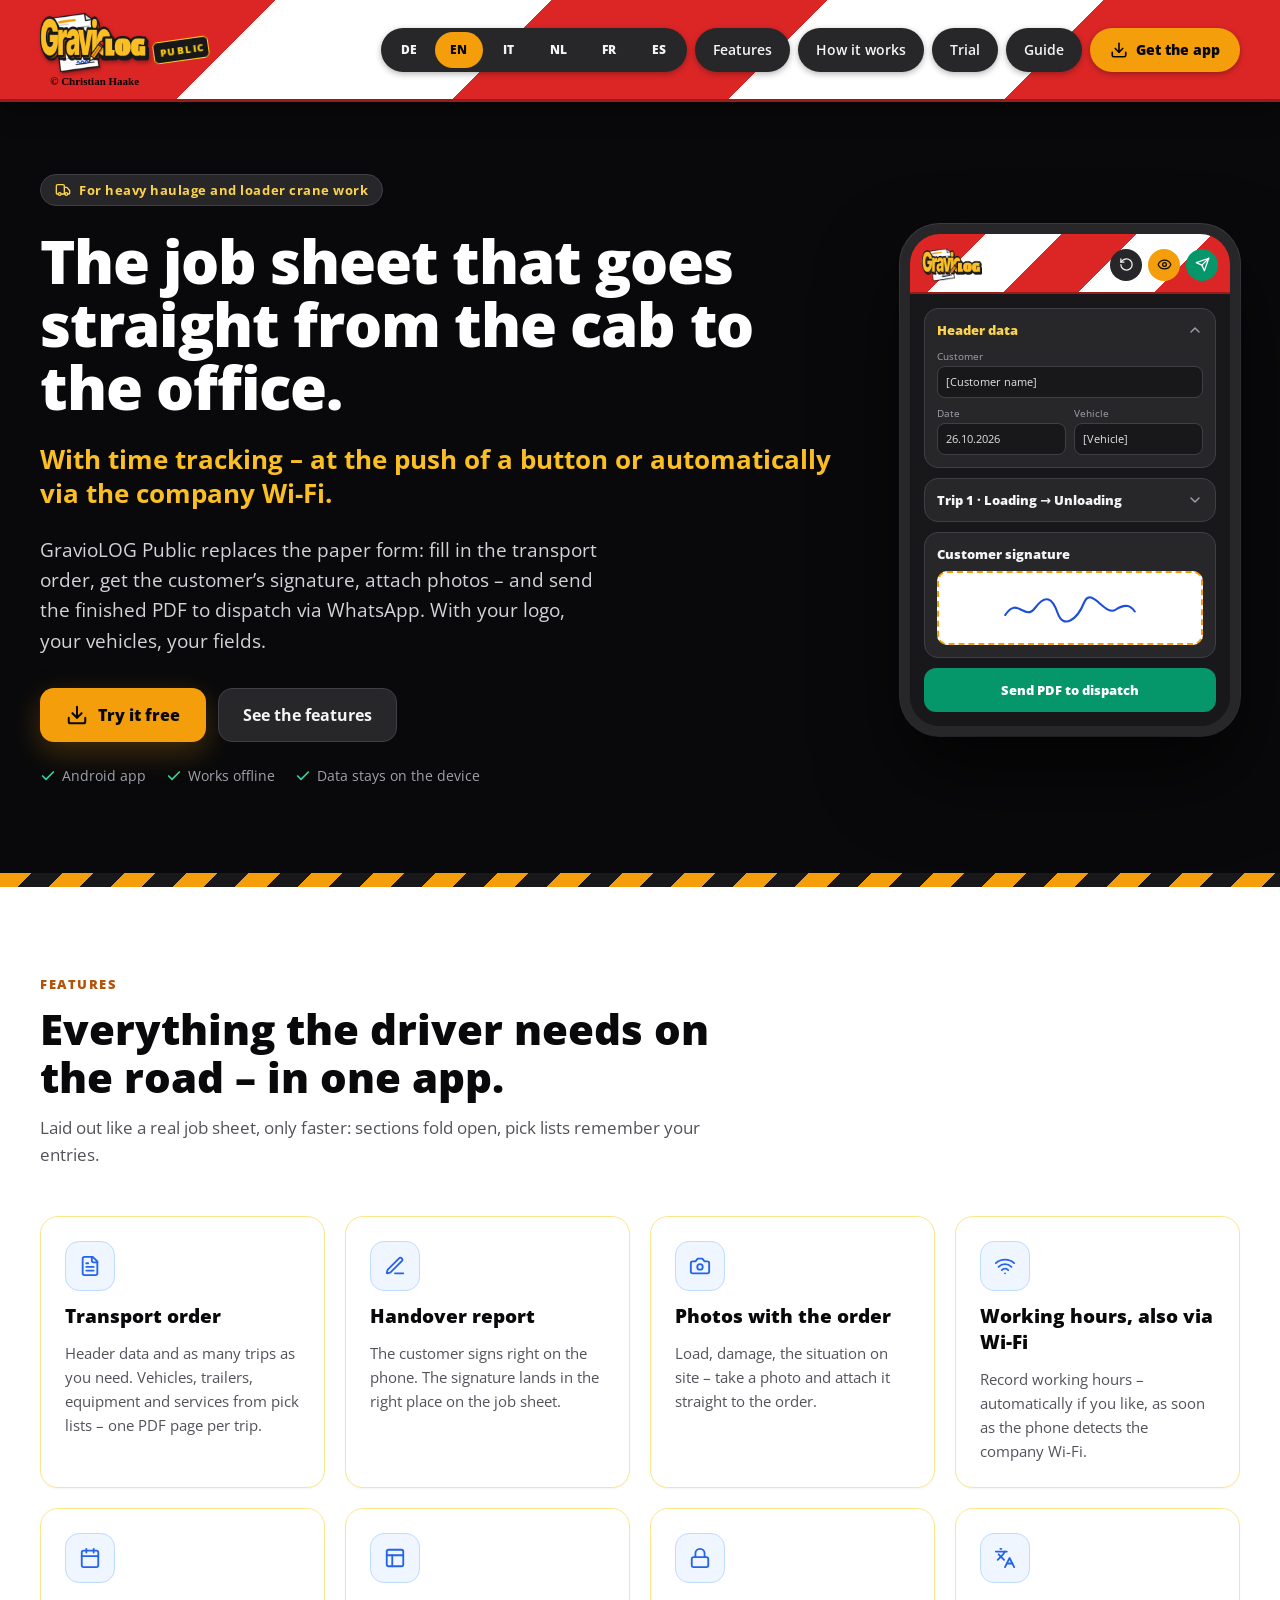
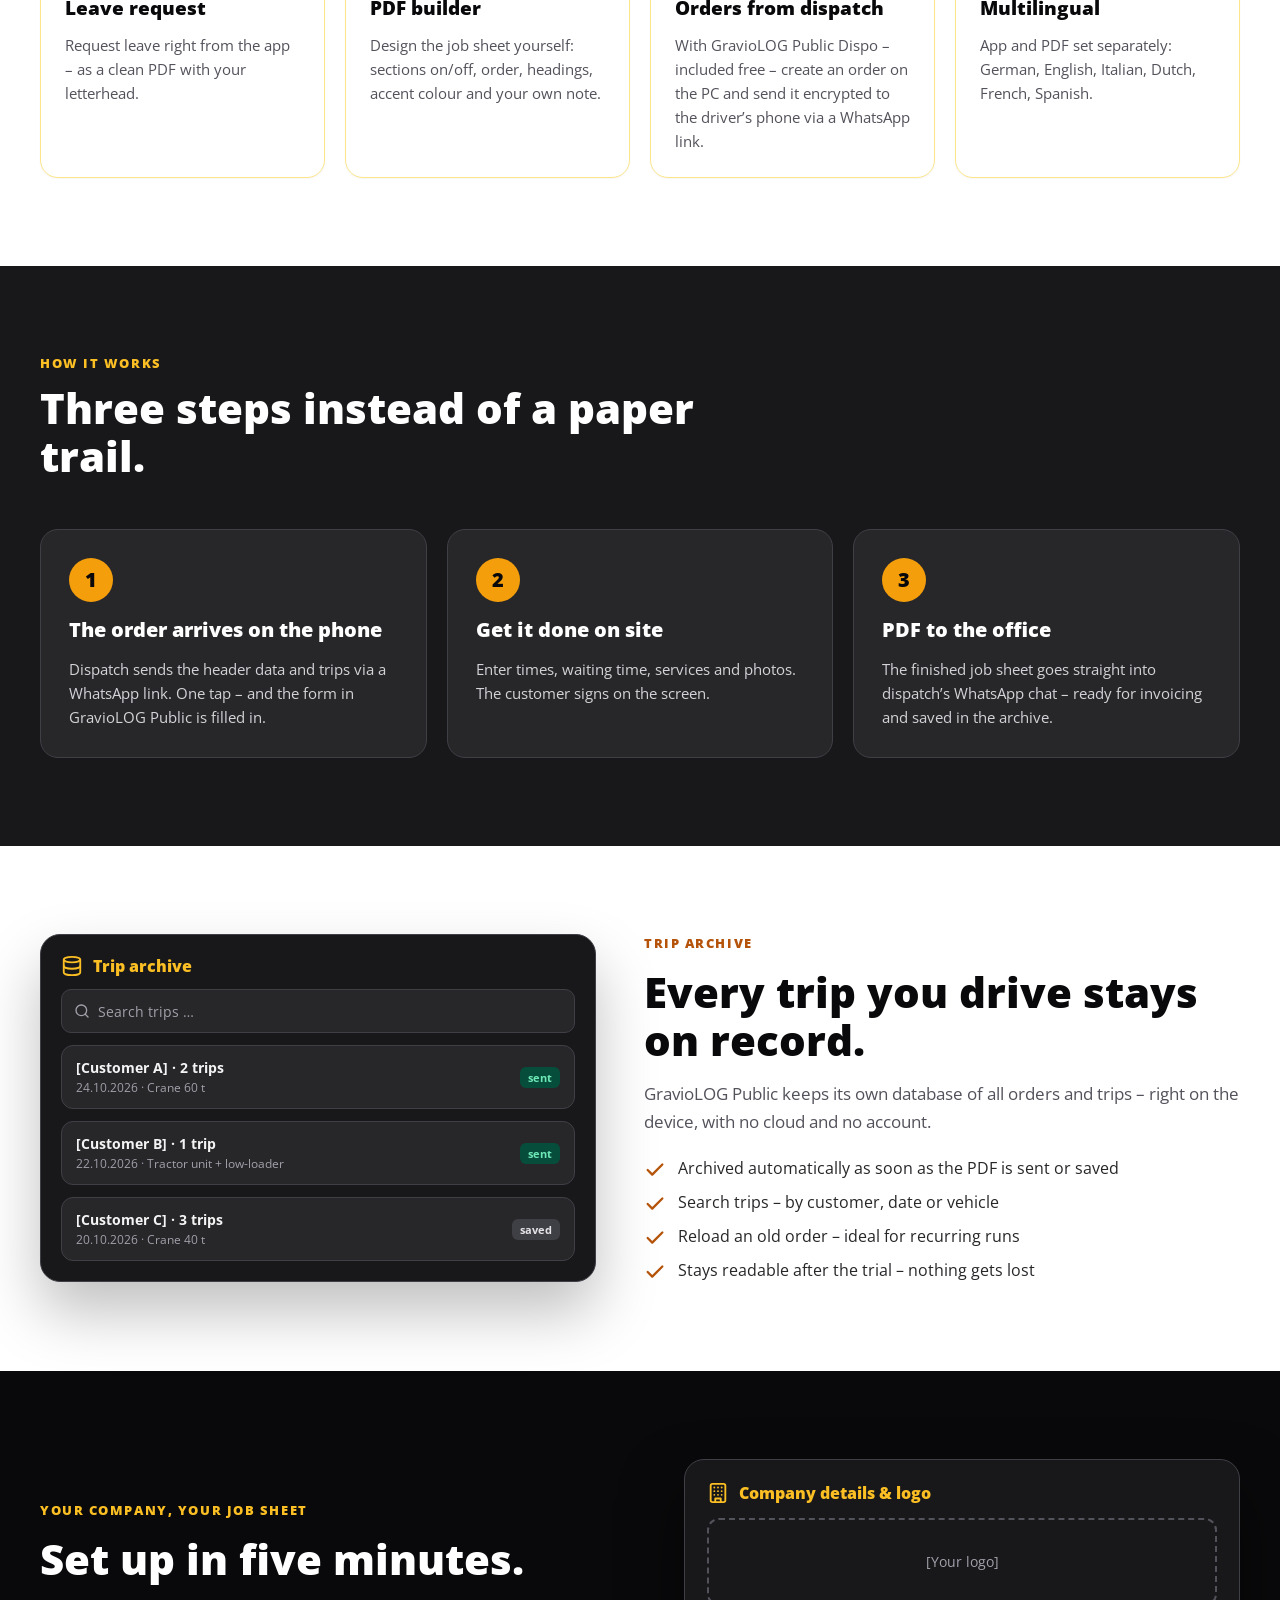
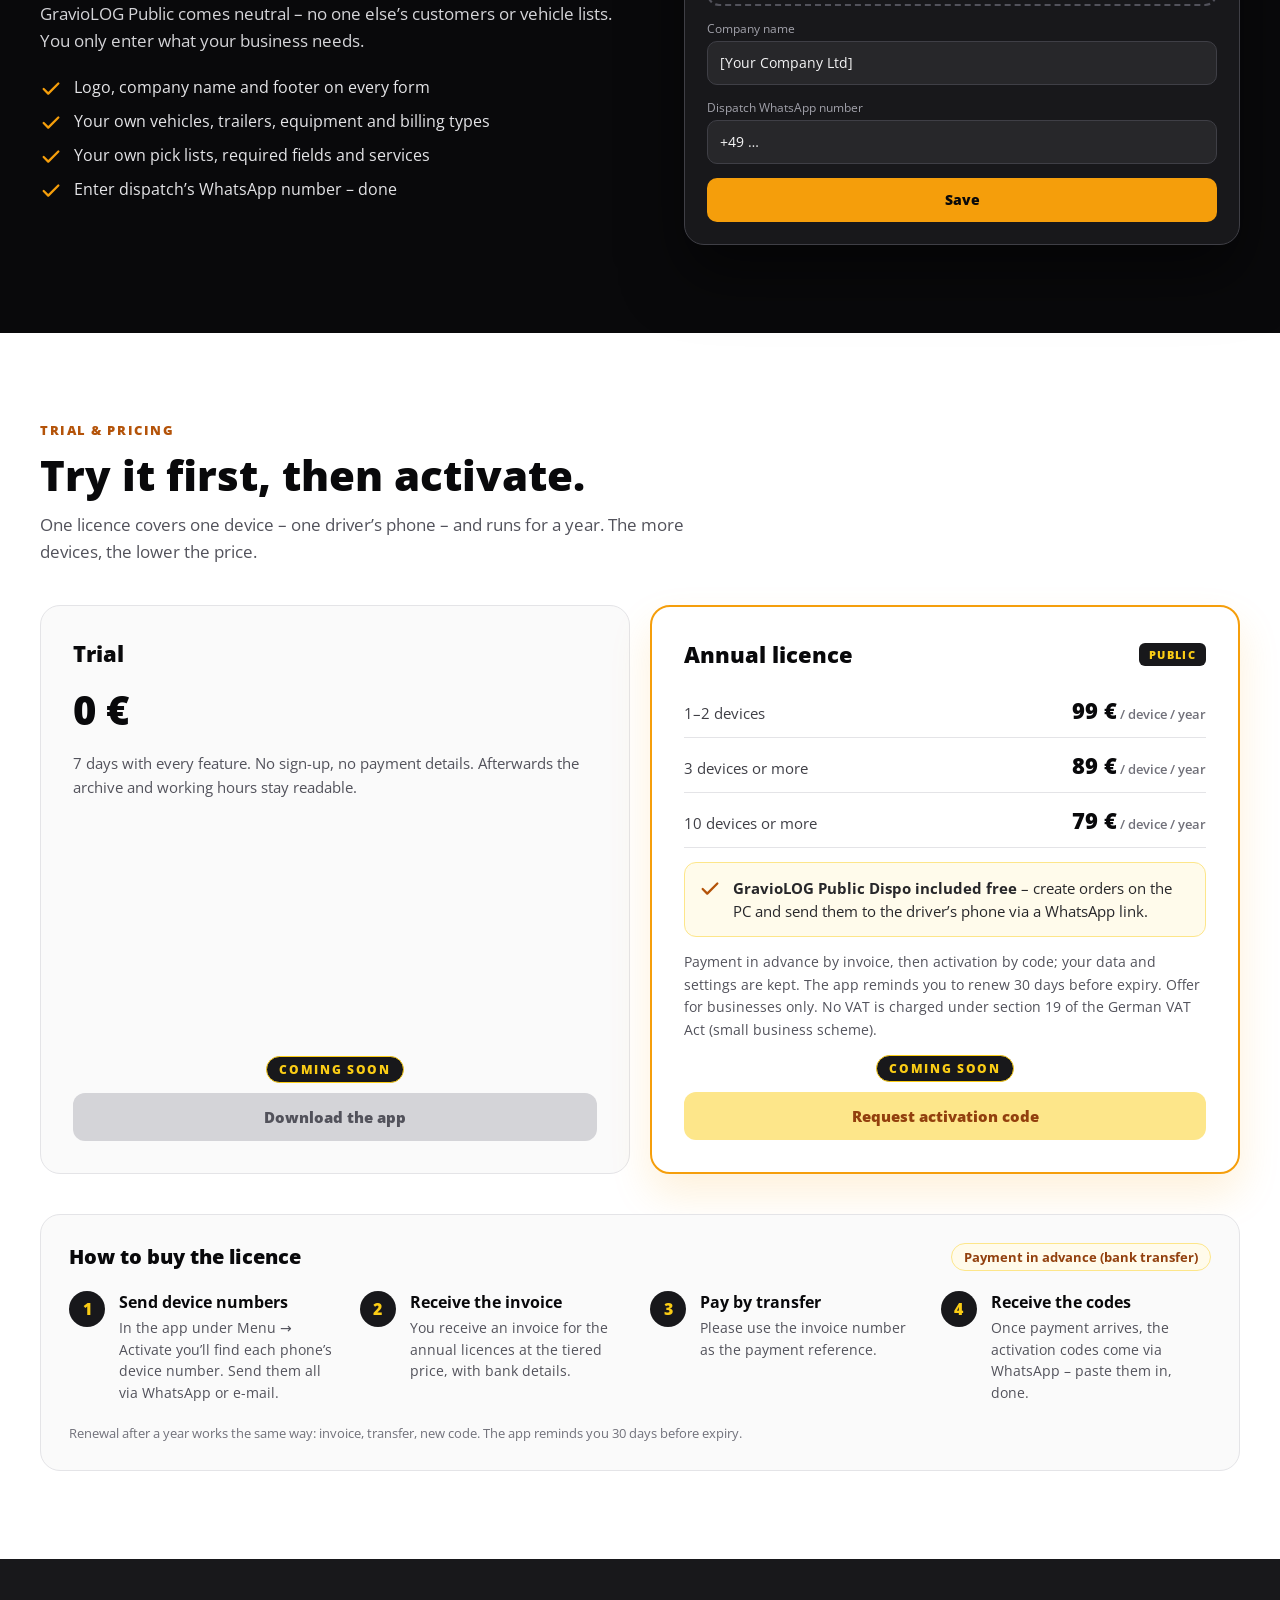
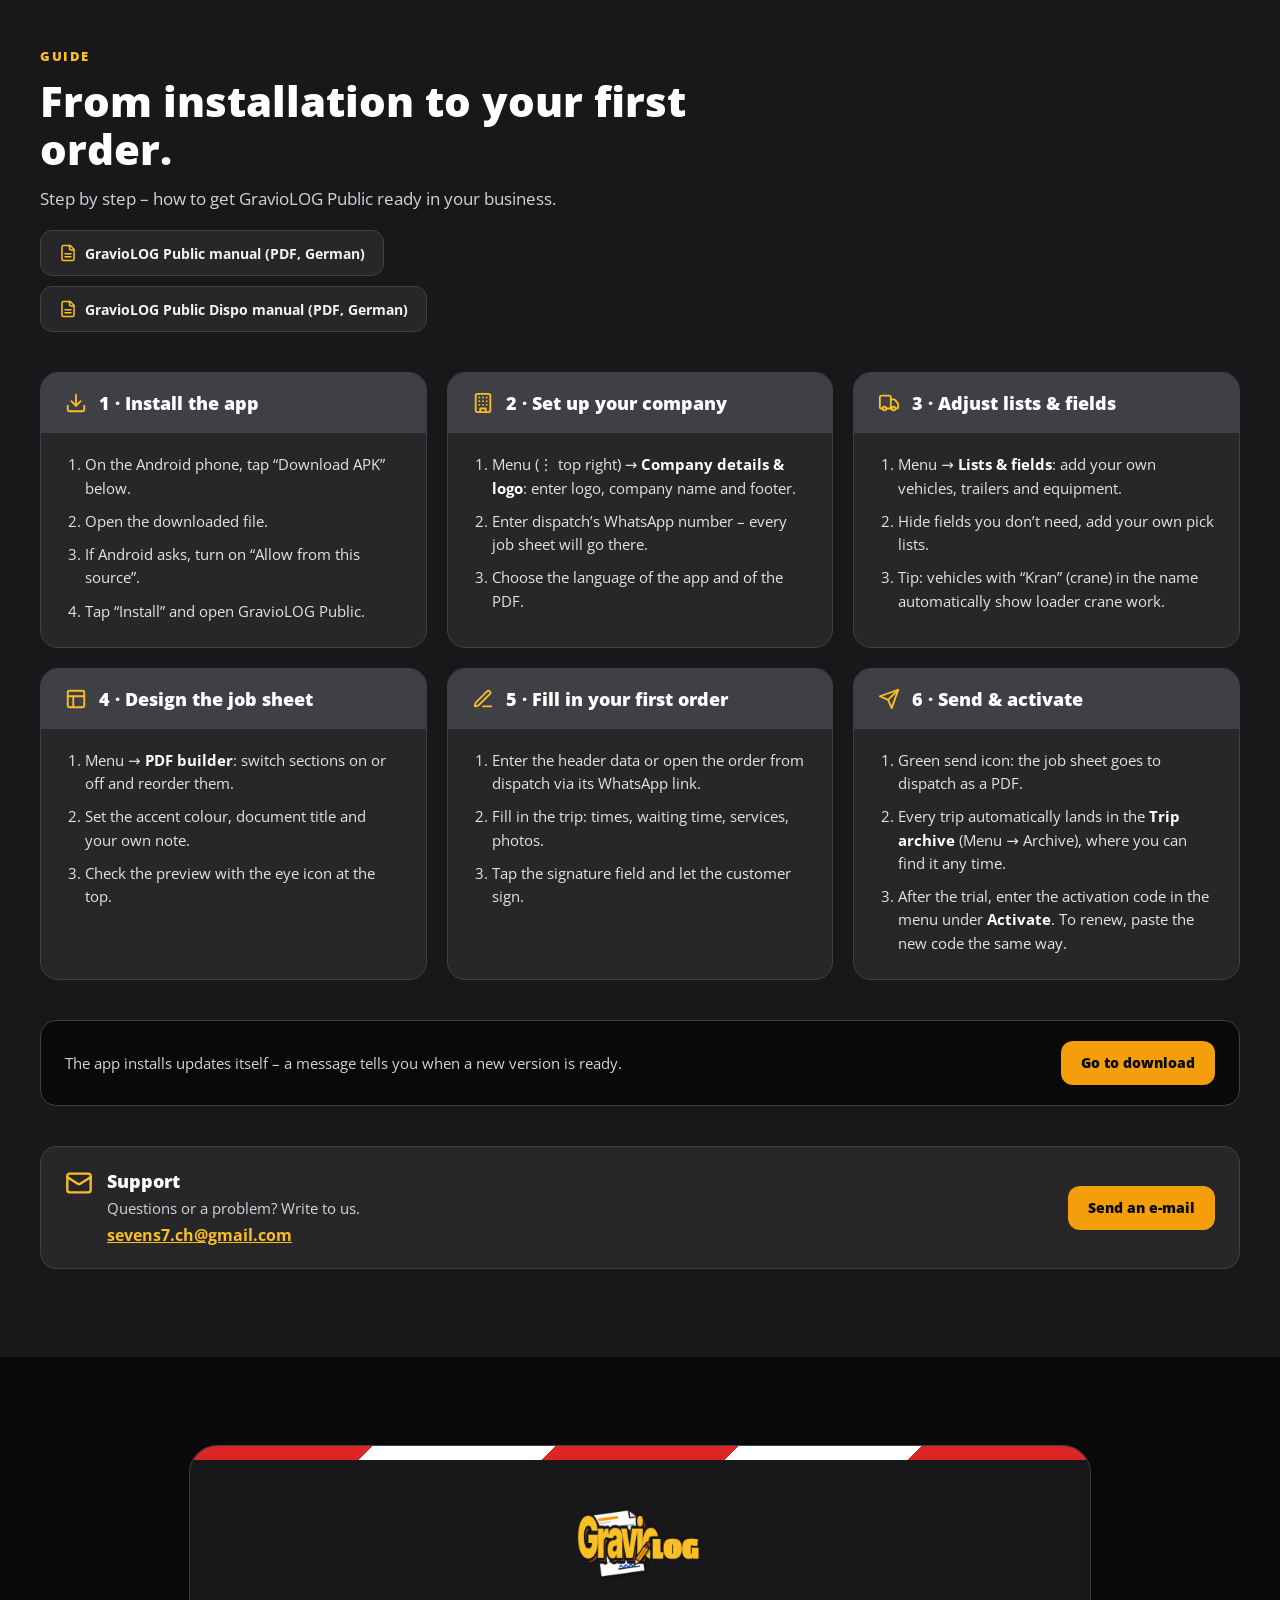
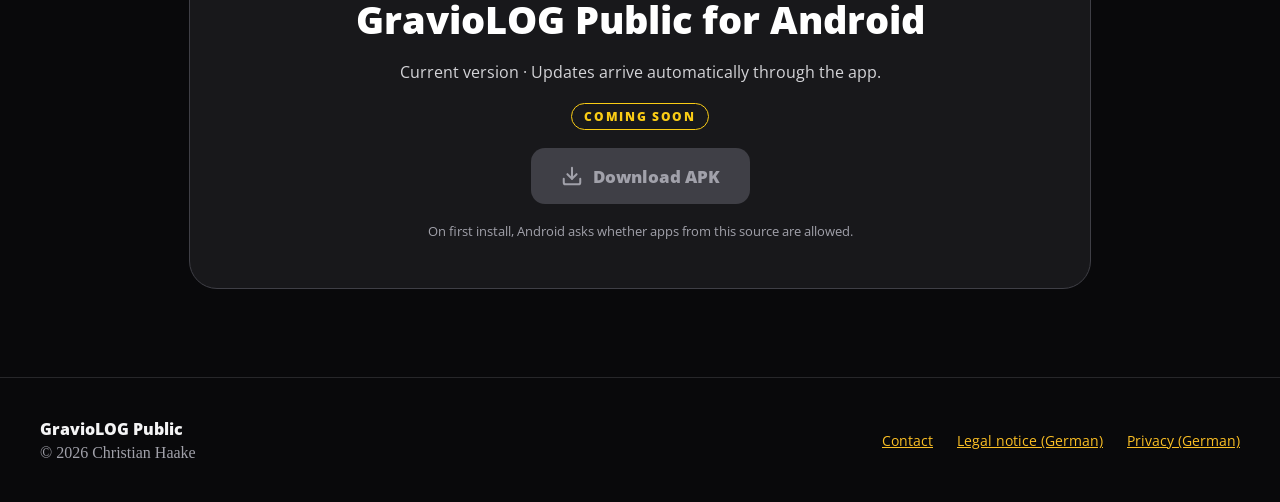
==== commit a71517ee: "Neuer Name GravioLOG Public: Logo, Texte in allen Sprachen, Rechnung, Handbücher Co-Authored-By: Cla" ====
--- a/index.html
+++ b/index.html
@@ -3,10 +3,10 @@
 <head>
 <meta charset="utf-8">
 <meta name="viewport" content="width=device-width, initial-scale=1">
-<title>Gravio Plus – Digitaler Transportauftrag für Android</title>
+<title>GravioLOG Public – Digitaler Transportauftrag für Android</title>
 <link rel="alternate" hreflang="de" href="https://sevens7ch-tech.github.io/Website-Gravio-Plus/"><link rel="alternate" hreflang="en" href="https://sevens7ch-tech.github.io/Website-Gravio-Plus/en/"><link rel="alternate" hreflang="it" href="https://sevens7ch-tech.github.io/Website-Gravio-Plus/it/"><link rel="alternate" hreflang="nl" href="https://sevens7ch-tech.github.io/Website-Gravio-Plus/nl/"><link rel="alternate" hreflang="fr" href="https://sevens7ch-tech.github.io/Website-Gravio-Plus/fr/"><link rel="alternate" hreflang="es" href="https://sevens7ch-tech.github.io/Website-Gravio-Plus/es/"><link rel="alternate" hreflang="x-default" href="https://sevens7ch-tech.github.io/Website-Gravio-Plus/">
 <script>(function(){try{if('scrollRestoration' in history)history.scrollRestoration='manual';if(location.hash){history.replaceState(null,'',location.pathname+location.search);}window.scrollTo(0,0);window.addEventListener('load',function(){window.scrollTo(0,0);});}catch(e){}})();</script><script>(function(){try{document.addEventListener('click',function(e){var a=e.target.closest&&e.target.closest('[data-lang]');if(a)localStorage.setItem('gravio_lang',a.getAttribute('data-lang'));});if(!localStorage.getItem('gravio_lang')){var ok=["en", "it", "nl", "fr", "es"];var p=((navigator.languages&&navigator.languages[0])||navigator.language||'de').slice(0,2).toLowerCase();if(ok.indexOf(p)>=0){localStorage.setItem('gravio_lang',p);location.replace(p+'/');}else localStorage.setItem('gravio_lang','de');}}catch(e){}})();</script>
-<meta name="description" content="Gravio Plus: Transportauftrag, Übergabeprotokoll mit Unterschrift, Fotos, Tour-Archiv und PDF per WhatsApp – die App für Schwertransport und Ladekranarbeiten.">
+<meta name="description" content="GravioLOG Public: Transportauftrag, Übergabeprotokoll mit Unterschrift, Fotos, Tour-Archiv und PDF per WhatsApp – die App für Schwertransport und Ladekranarbeiten.">
 <link rel="icon" href="logo.png">
 <style>
 @font-face{font-family:'Open Sans';src:url('fonts/OpenSans-Variable.ttf') format('truetype');font-weight:300 800;font-display:swap}
@@ -22,9 +22,9 @@
   <!-- Kopfzeile wie in der App: rot-weiße Warnbake -->
   <header style="position: sticky; top: 0; z-index: 10; background: linear-gradient(135deg, #dc2626 0 20%, #ffffff 20% 40%, #dc2626 40% 60%, #ffffff 60% 80%, #dc2626 80% 100%); border-bottom: 3px solid #991b1b; box-shadow: 0 8px 24px rgba(0,0,0,.35)">
     <div style="max-width: 1200px; margin: 0 auto; padding: 12px 24px; display: flex; flex-wrap: wrap; align-items: center; justify-content: space-between; gap: 12px">
-      <a href="#top" aria-label="Gravio Plus Startseite" style="display: flex; flex-direction: column; align-items: center; text-decoration: none; position: relative">
-        <img src="logo.png" alt="Gravio" style="height: 52px; width: auto; filter: drop-shadow(1px 2px 2px rgba(0,0,0,.35))">
-        <span style="position: absolute; right: -26px; bottom: 14px; background: #18181b; color: #facc15; border: 1px solid #facc15; border-radius: 5px; font-size: 10px; font-weight: 800; letter-spacing: .14em; padding: 3px 4px 3px 6px; transform: rotate(-8deg)">PLUS</span>
+      <a href="#top" aria-label="GravioLOG Public Startseite" style="display: flex; flex-direction: column; align-items: center; text-decoration: none; position: relative">
+        <img src="logo.png" alt="GravioLOG" style="height: 62px; width: auto; filter: drop-shadow(1px 2px 2px rgba(0,0,0,.35))">
+        <span style="position: absolute; right: -60px; bottom: 26px; background: #18181b; color: #facc15; border: 1px solid #facc15; border-radius: 5px; font-size: 10px; font-weight: 800; letter-spacing: .14em; padding: 3px 4px 3px 6px; transform: rotate(-8deg)">PUBLIC</span>
         <span style="font-family: 'Dancing Script', 'Segoe Script', 'Brush Script MT', cursive; font-weight: 700; font-size: 11px; color: #000000; margin-top: 1px">© Christian Haake</span>
       </a>
       <nav aria-label="Hauptnavigation" style="display: flex; flex-wrap: wrap; align-items: center; gap: 8px">
@@ -51,7 +51,7 @@
         </span>
         <h1 style="margin: 0; font-size: clamp(36px, 5vw, 60px); line-height: 1.05; font-weight: 800; letter-spacing: -.02em; color: #ffffff">Der Auftragsschein, der vom Fahrerhaus direkt ins Büro geht.</h1>
         <p style="margin: 0; font-size: clamp(20px, 2.4vw, 26px); line-height: 1.3; font-weight: 700; color: #fbbf24">Mit Arbeitszeiterfassung – auf Knopfdruck oder automatisch per Firmen-WLAN.</p>
-        <p style="margin: 0; font-size: 19px; line-height: 1.6; color: #d4d4d8; max-width: 560px">Gravio Plus ersetzt den Papier-Vordruck: Transportauftrag ausfüllen, beim Kunden unterschreiben lassen, Fotos anhängen – und das fertige PDF per WhatsApp an die Dispo schicken. Mit Ihrem Logo, Ihren Fahrzeugen, Ihren Feldern.</p>
+        <p style="margin: 0; font-size: 19px; line-height: 1.6; color: #d4d4d8; max-width: 560px">GravioLOG Public ersetzt den Papier-Vordruck: Transportauftrag ausfüllen, beim Kunden unterschreiben lassen, Fotos anhängen – und das fertige PDF per WhatsApp an die Dispo schicken. Mit Ihrem Logo, Ihren Fahrzeugen, Ihren Feldern.</p>
         <div style="display: flex; flex-wrap: wrap; gap: 12px; padding-top: 8px">
           <a href="#download" style="display: inline-flex; align-items: center; gap: 10px; min-height: 52px; padding: 0 26px; border-radius: 14px; background: #f59e0b; color: #09090b; font-size: 16px; font-weight: 800; text-decoration: none; box-shadow: 0 10px 30px rgba(245,158,11,.25)">
             <svg class="ic" viewBox="0 0 24 24" fill="none" stroke="currentColor" stroke-width="2.2" stroke-linecap="round" stroke-linejoin="round" aria-hidden="true"><path d="M21 15v4a2 2 0 0 1-2 2H5a2 2 0 0 1-2-2v-4"></path><polyline points="7 10 12 15 17 10"></polyline><line x1="12" x2="12" y1="15" y2="3"></line></svg>
@@ -165,7 +165,7 @@
         <div style="border-radius: 18px; background: #ffffff; border: 1px solid #fde68a; padding: 24px; display: flex; flex-direction: column; gap: 12px; box-shadow: 0 1px 2px rgba(0,0,0,.04)">
           <span style="width: 48px; height: 48px; border-radius: 14px; background: #eff6ff; border: 1px solid #bfdbfe; color: #2563eb; display: flex; align-items: center; justify-content: center"><svg class="ic" viewBox="0 0 24 24" fill="none" stroke="currentColor" stroke-width="2" stroke-linecap="round" stroke-linejoin="round" aria-hidden="true"><rect width="18" height="11" x="3" y="11" rx="2" ry="2"></rect><path d="M7 11V7a5 5 0 0 1 10 0v4"></path></svg></span>
           <h3 style="margin: 0; font-size: 19px; font-weight: 800; color: #09090b">Aufträge aus der Dispo</h3>
-          <p style="margin: 0; font-size: 15px; line-height: 1.6; color: #52525b">Mit Gravio Plus Dispo – kostenlos dabei – am PC einen Auftrag anlegen und verschlüsselt per WhatsApp-Link aufs Fahrer-Handy schicken.</p>
+          <p style="margin: 0; font-size: 15px; line-height: 1.6; color: #52525b">Mit GravioLOG Public Dispo – kostenlos dabei – am PC einen Auftrag anlegen und verschlüsselt per WhatsApp-Link aufs Fahrer-Handy schicken.</p>
         </div>
 
         <div style="border-radius: 18px; background: #ffffff; border: 1px solid #fde68a; padding: 24px; display: flex; flex-direction: column; gap: 12px; box-shadow: 0 1px 2px rgba(0,0,0,.04)">
@@ -189,7 +189,7 @@
         <div style="border-radius: 18px; background: #27272a; border: 1px solid #3f3f46; padding: 28px; display: flex; flex-direction: column; gap: 14px">
           <span style="width: 44px; height: 44px; border-radius: 999px; background: #f59e0b; color: #09090b; font-size: 20px; font-weight: 800; display: flex; align-items: center; justify-content: center">1</span>
           <h3 style="margin: 0; font-size: 20px; font-weight: 800; color: #ffffff">Auftrag kommt aufs Handy</h3>
-          <p style="margin: 0; font-size: 15px; line-height: 1.6; color: #d4d4d8">Die Dispo schickt Kopfdaten und Touren per WhatsApp-Link. Ein Tipp – und das Formular in Gravio Plus ist ausgefüllt.</p>
+          <p style="margin: 0; font-size: 15px; line-height: 1.6; color: #d4d4d8">Die Dispo schickt Kopfdaten und Touren per WhatsApp-Link. Ein Tipp – und das Formular in GravioLOG Public ist ausgefüllt.</p>
         </div>
         <div style="border-radius: 18px; background: #27272a; border: 1px solid #3f3f46; padding: 28px; display: flex; flex-direction: column; gap: 14px">
           <span style="width: 44px; height: 44px; border-radius: 999px; background: #f59e0b; color: #09090b; font-size: 20px; font-weight: 800; display: flex; align-items: center; justify-content: center">2</span>
@@ -245,7 +245,7 @@
       <div style="flex: 1 1 420px; min-width: 0; display: flex; flex-direction: column; gap: 16px">
         <span style="font-size: 13px; font-weight: 800; letter-spacing: .12em; color: #b45309">TOUR-ARCHIV</span>
         <h2 style="margin: 0; font-size: clamp(28px, 3.6vw, 42px); line-height: 1.15; font-weight: 800; color: #09090b">Jede gefahrene Tour bleibt gespeichert.</h2>
-        <p style="margin: 0; font-size: 17px; line-height: 1.6; color: #52525b">Gravio Plus führt eine eigene Datenbank aller Aufträge und Touren – direkt auf dem Gerät, ohne Cloud und ohne Konto.</p>
+        <p style="margin: 0; font-size: 17px; line-height: 1.6; color: #52525b">GravioLOG Public führt eine eigene Datenbank aller Aufträge und Touren – direkt auf dem Gerät, ohne Cloud und ohne Konto.</p>
         <div style="display: flex; flex-direction: column; gap: 10px; padding-top: 6px">
           <div style="display: flex; gap: 12px; align-items: flex-start; font-size: 16px; color: #27272a"><svg class="ic" style="color: #b45309; margin-top: 2px" viewBox="0 0 24 24" fill="none" stroke="currentColor" stroke-width="2.5" stroke-linecap="round" stroke-linejoin="round" aria-hidden="true"><path d="M20 6 9 17l-5-5"></path></svg><span>Automatisch archiviert, sobald das PDF gesendet oder gespeichert ist</span></div>
           <div style="display: flex; gap: 12px; align-items: flex-start; font-size: 16px; color: #27272a"><svg class="ic" style="color: #b45309; margin-top: 2px" viewBox="0 0 24 24" fill="none" stroke="currentColor" stroke-width="2.5" stroke-linecap="round" stroke-linejoin="round" aria-hidden="true"><path d="M20 6 9 17l-5-5"></path></svg><span>Touren durchsuchen – nach Kunde, Datum oder Fahrzeug</span></div>
@@ -262,7 +262,7 @@
       <div style="flex: 1 1 420px; min-width: 0; display: flex; flex-direction: column; gap: 16px">
         <span style="font-size: 13px; font-weight: 800; letter-spacing: .12em; color: #fbbf24">IHRE FIRMA, IHR AUFTRAGSSCHEIN</span>
         <h2 style="margin: 0; font-size: clamp(28px, 3.6vw, 42px); line-height: 1.15; font-weight: 800; color: #ffffff">In fünf Minuten eingerichtet.</h2>
-        <p style="margin: 0; font-size: 17px; line-height: 1.6; color: #d4d4d8">Gravio Plus kommt neutral – ohne fremde Kunden oder Fahrzeuglisten. Sie tragen nur ein, was Ihr Betrieb braucht.</p>
+        <p style="margin: 0; font-size: 17px; line-height: 1.6; color: #d4d4d8">GravioLOG Public kommt neutral – ohne fremde Kunden oder Fahrzeuglisten. Sie tragen nur ein, was Ihr Betrieb braucht.</p>
         <div style="display: flex; flex-direction: column; gap: 10px; padding-top: 6px">
           <div style="display: flex; gap: 12px; align-items: flex-start; font-size: 16px; color: #e4e4e7"><svg class="ic" style="color: #f59e0b; margin-top: 2px" viewBox="0 0 24 24" fill="none" stroke="currentColor" stroke-width="2.5" stroke-linecap="round" stroke-linejoin="round" aria-hidden="true"><path d="M20 6 9 17l-5-5"></path></svg><span>Logo, Firmenname und Fußzeile auf jedem Vordruck</span></div>
           <div style="display: flex; gap: 12px; align-items: flex-start; font-size: 16px; color: #e4e4e7"><svg class="ic" style="color: #f59e0b; margin-top: 2px" viewBox="0 0 24 24" fill="none" stroke="currentColor" stroke-width="2.5" stroke-linecap="round" stroke-linejoin="round" aria-hidden="true"><path d="M20 6 9 17l-5-5"></path></svg><span>Eigene Fahrzeuge, Anhänger, Material und Abrechnungsarten</span></div>
@@ -313,7 +313,7 @@
         <div style="border-radius: 20px; background: #ffffff; border: 2px solid #f59e0b; padding: 32px; display: flex; flex-direction: column; gap: 14px; box-shadow: 0 20px 40px rgba(245,158,11,.15)">
           <div style="display: flex; align-items: center; justify-content: space-between; gap: 12px">
             <h3 style="margin: 0; font-size: 22px; font-weight: 800; color: #09090b">Jahreslizenz</h3>
-            <span style="padding: 4px 10px; border-radius: 6px; background: #18181b; color: #facc15; font-size: 11px; font-weight: 800; letter-spacing: .12em">PLUS</span>
+            <span style="padding: 4px 10px; border-radius: 6px; background: #18181b; color: #facc15; font-size: 11px; font-weight: 800; letter-spacing: .12em">PUBLIC</span>
           </div>
           <div>
               <div style="display: flex; align-items: baseline; justify-content: space-between; gap: 12px; padding: 12px 0; border-bottom: 1px solid #e4e4e7">
@@ -331,7 +331,7 @@
           </div>
           <div style="display: flex; gap: 12px; align-items: flex-start; padding: 14px; border-radius: 12px; background: #fffbeb; border: 1px solid #fde68a">
             <svg class="ic" style="color: #b45309; margin-top: 1px" viewBox="0 0 24 24" fill="none" stroke="currentColor" stroke-width="2.5" stroke-linecap="round" stroke-linejoin="round" aria-hidden="true"><path d="M20 6 9 17l-5-5"></path></svg>
-            <span style="font-size: 15px; line-height: 1.5; color: #27272a"><strong>Gravio Plus Dispo kostenlos dabei</strong> – Aufträge am PC anlegen und per WhatsApp-Link aufs Fahrer-Handy schicken.</span>
+            <span style="font-size: 15px; line-height: 1.5; color: #27272a"><strong>GravioLOG Public Dispo kostenlos dabei</strong> – Aufträge am PC anlegen und per WhatsApp-Link aufs Fahrer-Handy schicken.</span>
           </div>
           <p style="margin: 0; font-size: 14px; line-height: 1.6; color: #52525b">Zahlung per Vorkasse auf Rechnung, danach Freischaltung per Code; Daten und Einstellungen bleiben erhalten. 30 Tage vor Ablauf erinnert die App ans Verlängern. Angebot nur für Unternehmen. Gemäß § 19 UStG wird keine Umsatzsteuer berechnet.</p>
           <div style="margin-top: auto; display: flex; flex-direction: column; gap: 10px">
@@ -374,14 +374,14 @@
       <div style="display: flex; flex-direction: column; gap: 12px; max-width: 680px">
         <span style="font-size: 13px; font-weight: 800; letter-spacing: .12em; color: #fbbf24">ANLEITUNG</span>
         <h2 style="margin: 0; font-size: clamp(28px, 3.6vw, 42px); line-height: 1.15; font-weight: 800; color: #ffffff">Von der Installation bis zum ersten Auftrag.</h2>
-        <p style="margin: 0; font-size: 17px; line-height: 1.6; color: #d4d4d8">Schritt für Schritt – so ist Gravio Plus in Ihrem Betrieb startklar.</p>
+        <p style="margin: 0; font-size: 17px; line-height: 1.6; color: #d4d4d8">Schritt für Schritt – so ist GravioLOG Public in Ihrem Betrieb startklar.</p>
         <div style="display: flex; flex-wrap: wrap; gap: 10px; padding-top: 6px">
-          <a href="handbuch/Gravio-Plus-Handbuch.pdf" target="_blank" rel="noopener" style="display: inline-flex; align-items: center; gap: 8px; min-height: 44px; padding: 0 18px; border-radius: 12px; background: #27272a; border: 1px solid #3f3f46; color: #f4f4f5; font-size: 14px; font-weight: 700; text-decoration: none">
+          <a href="handbuch/GravioLOG-Public-Handbuch.pdf" target="_blank" rel="noopener" style="display: inline-flex; align-items: center; gap: 8px; min-height: 44px; padding: 0 18px; border-radius: 12px; background: #27272a; border: 1px solid #3f3f46; color: #f4f4f5; font-size: 14px; font-weight: 700; text-decoration: none">
             <svg class="ic" style="width: 18px; height: 18px; color: #fbbf24" viewBox="0 0 24 24" fill="none" stroke="currentColor" stroke-width="2" stroke-linecap="round" stroke-linejoin="round" aria-hidden="true"><path d="M15 2H6a2 2 0 0 0-2 2v16a2 2 0 0 0 2 2h12a2 2 0 0 0 2-2V7Z"></path><path d="M14 2v4a2 2 0 0 0 2 2h4"></path><path d="M16 13H8"></path><path d="M16 17H8"></path></svg>
-            Handbuch Gravio Plus (PDF)</a>
-          <a href="handbuch/Gravio-Plus-Dispo-Handbuch.pdf" target="_blank" rel="noopener" style="display: inline-flex; align-items: center; gap: 8px; min-height: 44px; padding: 0 18px; border-radius: 12px; background: #27272a; border: 1px solid #3f3f46; color: #f4f4f5; font-size: 14px; font-weight: 700; text-decoration: none">
+            Handbuch GravioLOG Public (PDF)</a>
+          <a href="handbuch/GravioLOG-Public-Dispo-Handbuch.pdf" target="_blank" rel="noopener" style="display: inline-flex; align-items: center; gap: 8px; min-height: 44px; padding: 0 18px; border-radius: 12px; background: #27272a; border: 1px solid #3f3f46; color: #f4f4f5; font-size: 14px; font-weight: 700; text-decoration: none">
             <svg class="ic" style="width: 18px; height: 18px; color: #fbbf24" viewBox="0 0 24 24" fill="none" stroke="currentColor" stroke-width="2" stroke-linecap="round" stroke-linejoin="round" aria-hidden="true"><path d="M15 2H6a2 2 0 0 0-2 2v16a2 2 0 0 0 2 2h12a2 2 0 0 0 2-2V7Z"></path><path d="M14 2v4a2 2 0 0 0 2 2h4"></path><path d="M16 13H8"></path><path d="M16 17H8"></path></svg>
-            Handbuch Gravio Plus Dispo (PDF)</a>
+            Handbuch GravioLOG Public Dispo (PDF)</a>
         </div>
       </div>
       <div style="display: grid; grid-template-columns: repeat(auto-fit, minmax(320px, 1fr)); gap: 20px">
@@ -395,7 +395,7 @@
             <li>Auf dem Android-Handy unten „APK herunterladen“ antippen.</li>
             <li>Die geladene Datei öffnen.</li>
             <li>Fragt Android nach, „Aus dieser Quelle zulassen“ einschalten.</li>
-            <li>„Installieren“ antippen und Gravio Plus öffnen.</li>
+            <li>„Installieren“ antippen und GravioLOG Public öffnen.</li>
           </ol>
         </div>
 
@@ -470,10 +470,10 @@
           <div style="display: flex; flex-direction: column; gap: 4px; min-width: 0">
             <h3 style="margin: 0; font-size: 18px; font-weight: 800; color: #ffffff">Support</h3>
             <p style="margin: 0; font-size: 15px; line-height: 1.55; color: #d4d4d8">Fragen oder ein Problem? Schreiben Sie uns.</p>
-            <a href="mailto:sevens7.ch@gmail.com?subject=Support%20Gravio%20Plus" style="font-size: 16px; font-weight: 700; overflow-wrap: anywhere">sevens7.ch@gmail.com</a>
-          </div>
-        </div>
-        <a href="mailto:sevens7.ch@gmail.com?subject=Support%20Gravio%20Plus" style="display: inline-flex; align-items: center; min-height: 44px; padding: 0 20px; border-radius: 12px; background: #f59e0b; color: #09090b; font-size: 14px; font-weight: 800; text-decoration: none">E-Mail schreiben</a>
+            <a href="mailto:sevens7.ch@gmail.com?subject=Support%20GravioLOG%20Plus" style="font-size: 16px; font-weight: 700; overflow-wrap: anywhere">sevens7.ch@gmail.com</a>
+          </div>
+        </div>
+        <a href="mailto:sevens7.ch@gmail.com?subject=Support%20GravioLOG%20Plus" style="display: inline-flex; align-items: center; min-height: 44px; padding: 0 20px; border-radius: 12px; background: #f59e0b; color: #09090b; font-size: 14px; font-weight: 800; text-decoration: none">E-Mail schreiben</a>
       </div>
     </div>
   </section>
@@ -483,8 +483,8 @@
     <div style="max-width: 900px; margin: 0 auto; border-radius: 28px; background: #18181b; border: 1px solid #3f3f46; overflow: hidden">
       <div aria-hidden="true" style="height: 14px; background: linear-gradient(135deg, #dc2626 0 20%, #ffffff 20% 40%, #dc2626 40% 60%, #ffffff 60% 80%, #dc2626 80% 100%)"></div>
       <div style="padding: 48px 32px; display: flex; flex-direction: column; align-items: center; text-align: center; gap: 18px">
-        <img src="logo.png" alt="Gravio" style="height: 72px; width: auto">
-        <h2 style="margin: 0; font-size: clamp(26px, 3.2vw, 38px); line-height: 1.15; font-weight: 800; color: #ffffff">Gravio Plus für Android</h2>
+        <img src="logo.png" alt="GravioLOG" style="height: 72px; width: auto">
+        <h2 style="margin: 0; font-size: clamp(26px, 3.2vw, 38px); line-height: 1.15; font-weight: 800; color: #ffffff">GravioLOG Public für Android</h2>
         <p style="margin: 0; font-size: 16px; line-height: 1.6; color: #d4d4d8; max-width: 520px"><span id="apk-version">Aktuelle Version</span> · Updates kommen automatisch über die App.</p>
         <span style="display: inline-flex; align-self: center; padding: 4px 12px; border-radius: 999px; background: #18181b; color: #facc15; border: 1px solid #facc15; font-size: 12px; font-weight: 800; letter-spacing: .14em">DEMNÄCHST</span>
         <a id="apk-link" aria-disabled="true" title="Demnächst verfügbar" style="display: inline-flex; align-items: center; gap: 10px; min-height: 56px; padding: 0 30px; border-radius: 14px; background: #3f3f46; color: #a1a1aa; cursor: not-allowed; font-size: 17px; font-weight: 800; text-decoration: none">
@@ -500,7 +500,7 @@
   <footer id="kontakt" style="background: #09090b; border-top: 1px solid #27272a; padding: 40px 24px">
     <div style="max-width: 1200px; margin: 0 auto; display: flex; flex-wrap: wrap; align-items: center; justify-content: space-between; gap: 20px">
       <div style="display: flex; flex-direction: column; gap: 4px">
-        <span style="font-weight: 800; color: #f4f4f5">Gravio Plus</span>
+        <span style="font-weight: 800; color: #f4f4f5">GravioLOG Public</span>
         <span style="font-family: 'Dancing Script', 'Segoe Script', 'Brush Script MT', cursive; font-size: 16px; color: #a1a1aa">© 2026 Christian Haake</span>
       </div>
       <nav aria-label="Rechtliches" style="display: flex; flex-wrap: wrap; gap: 24px; font-size: 14px">
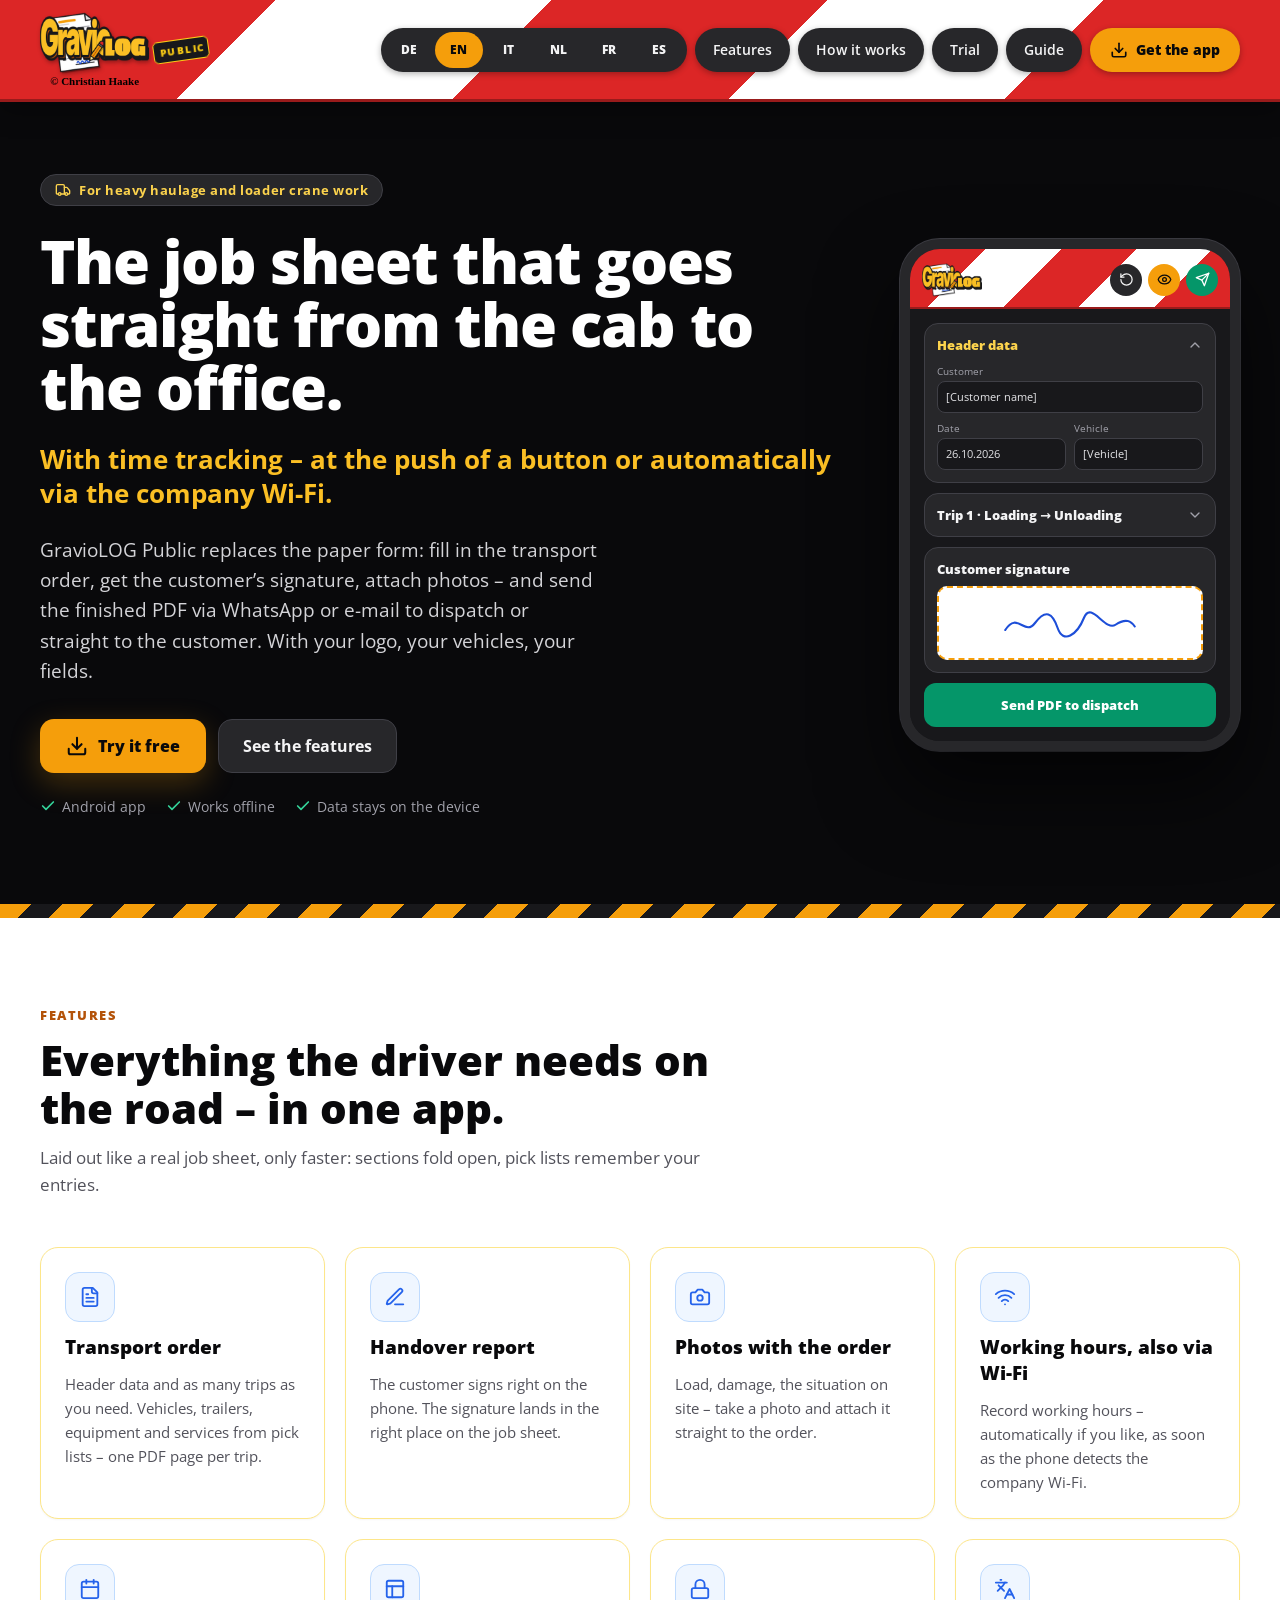
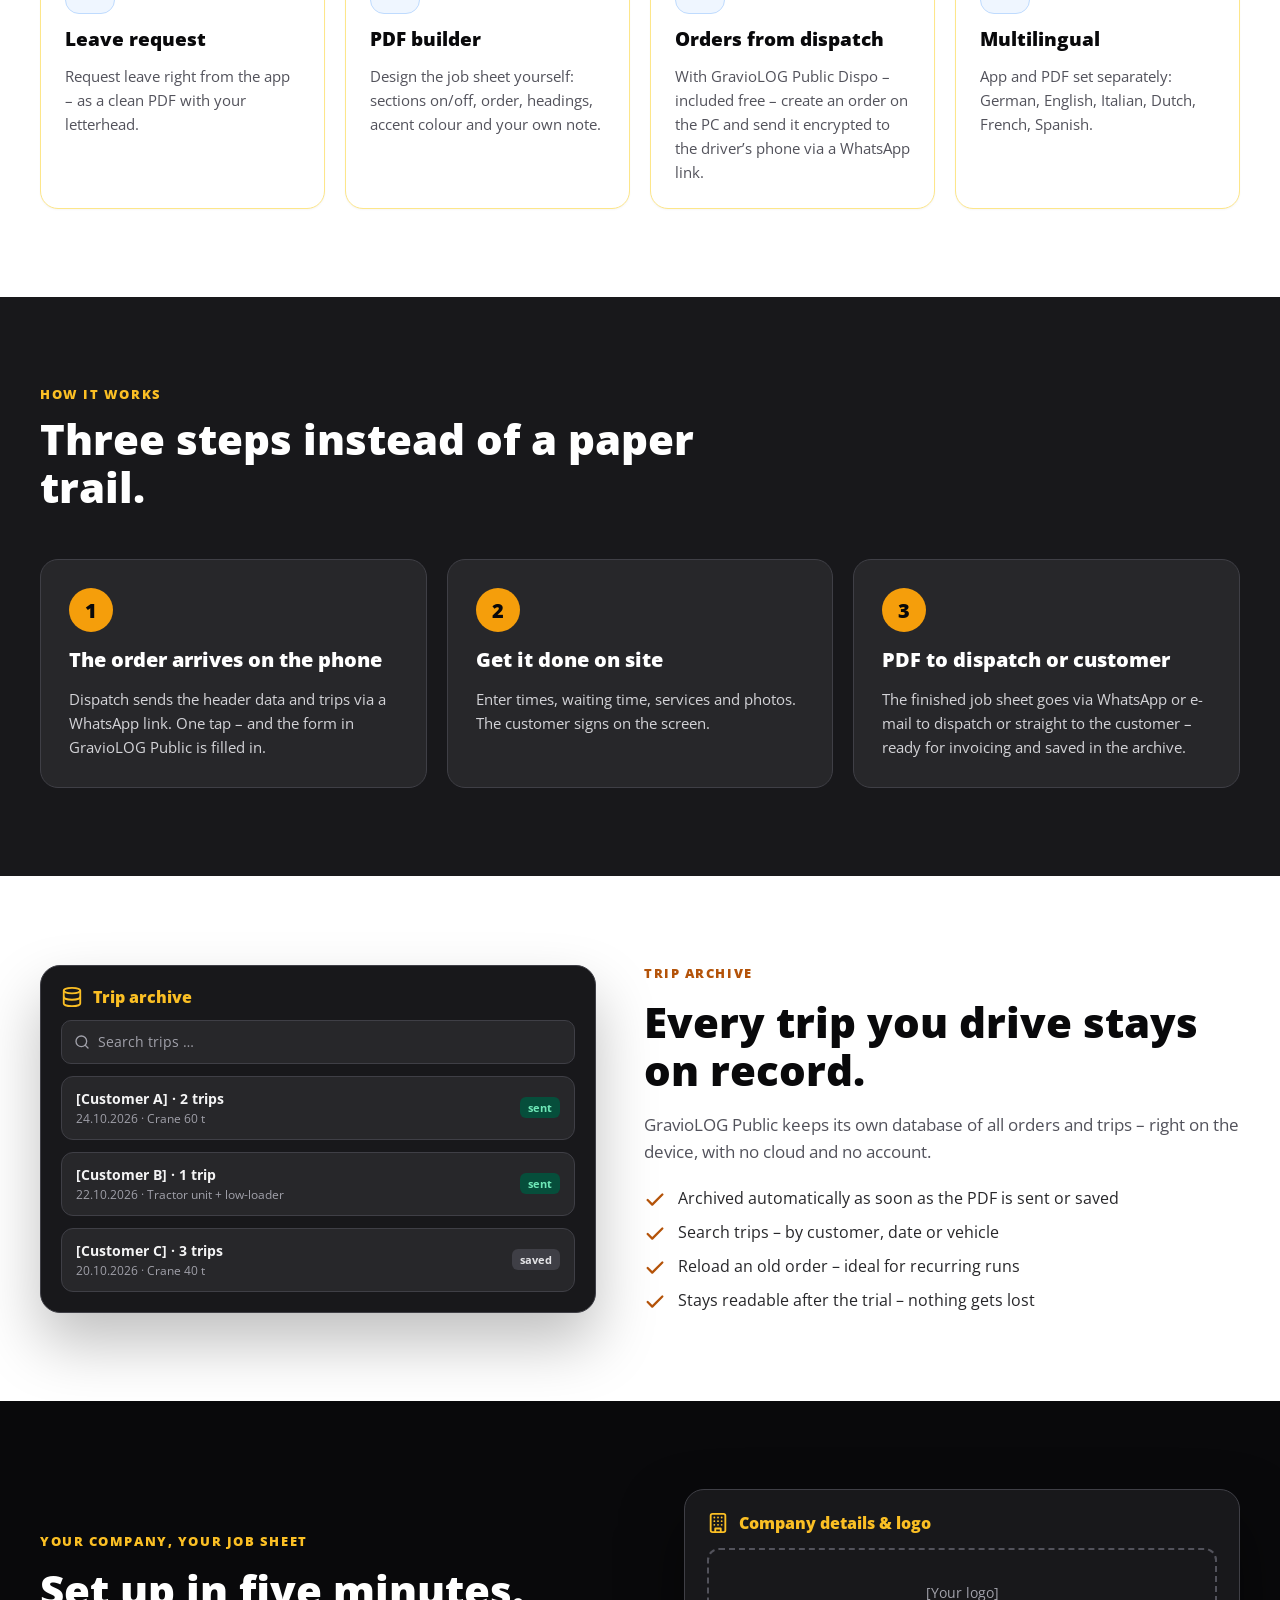
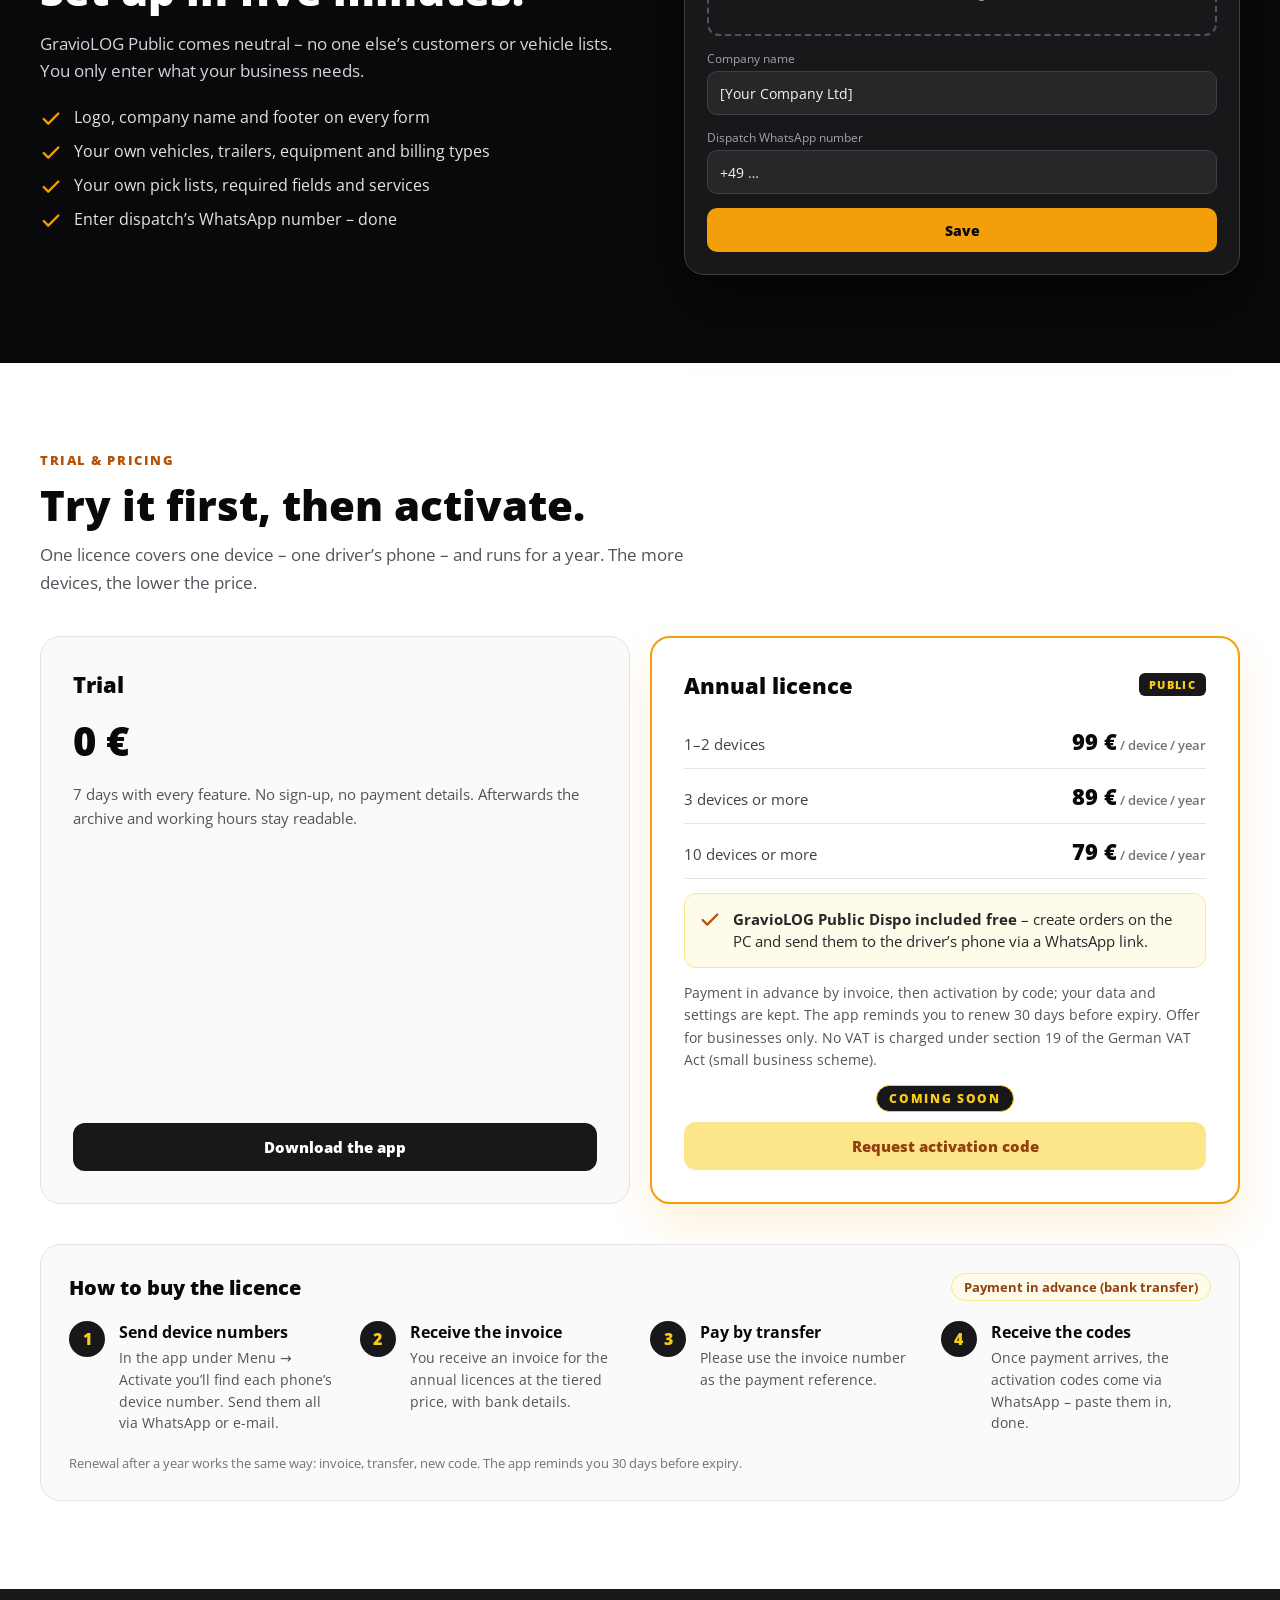
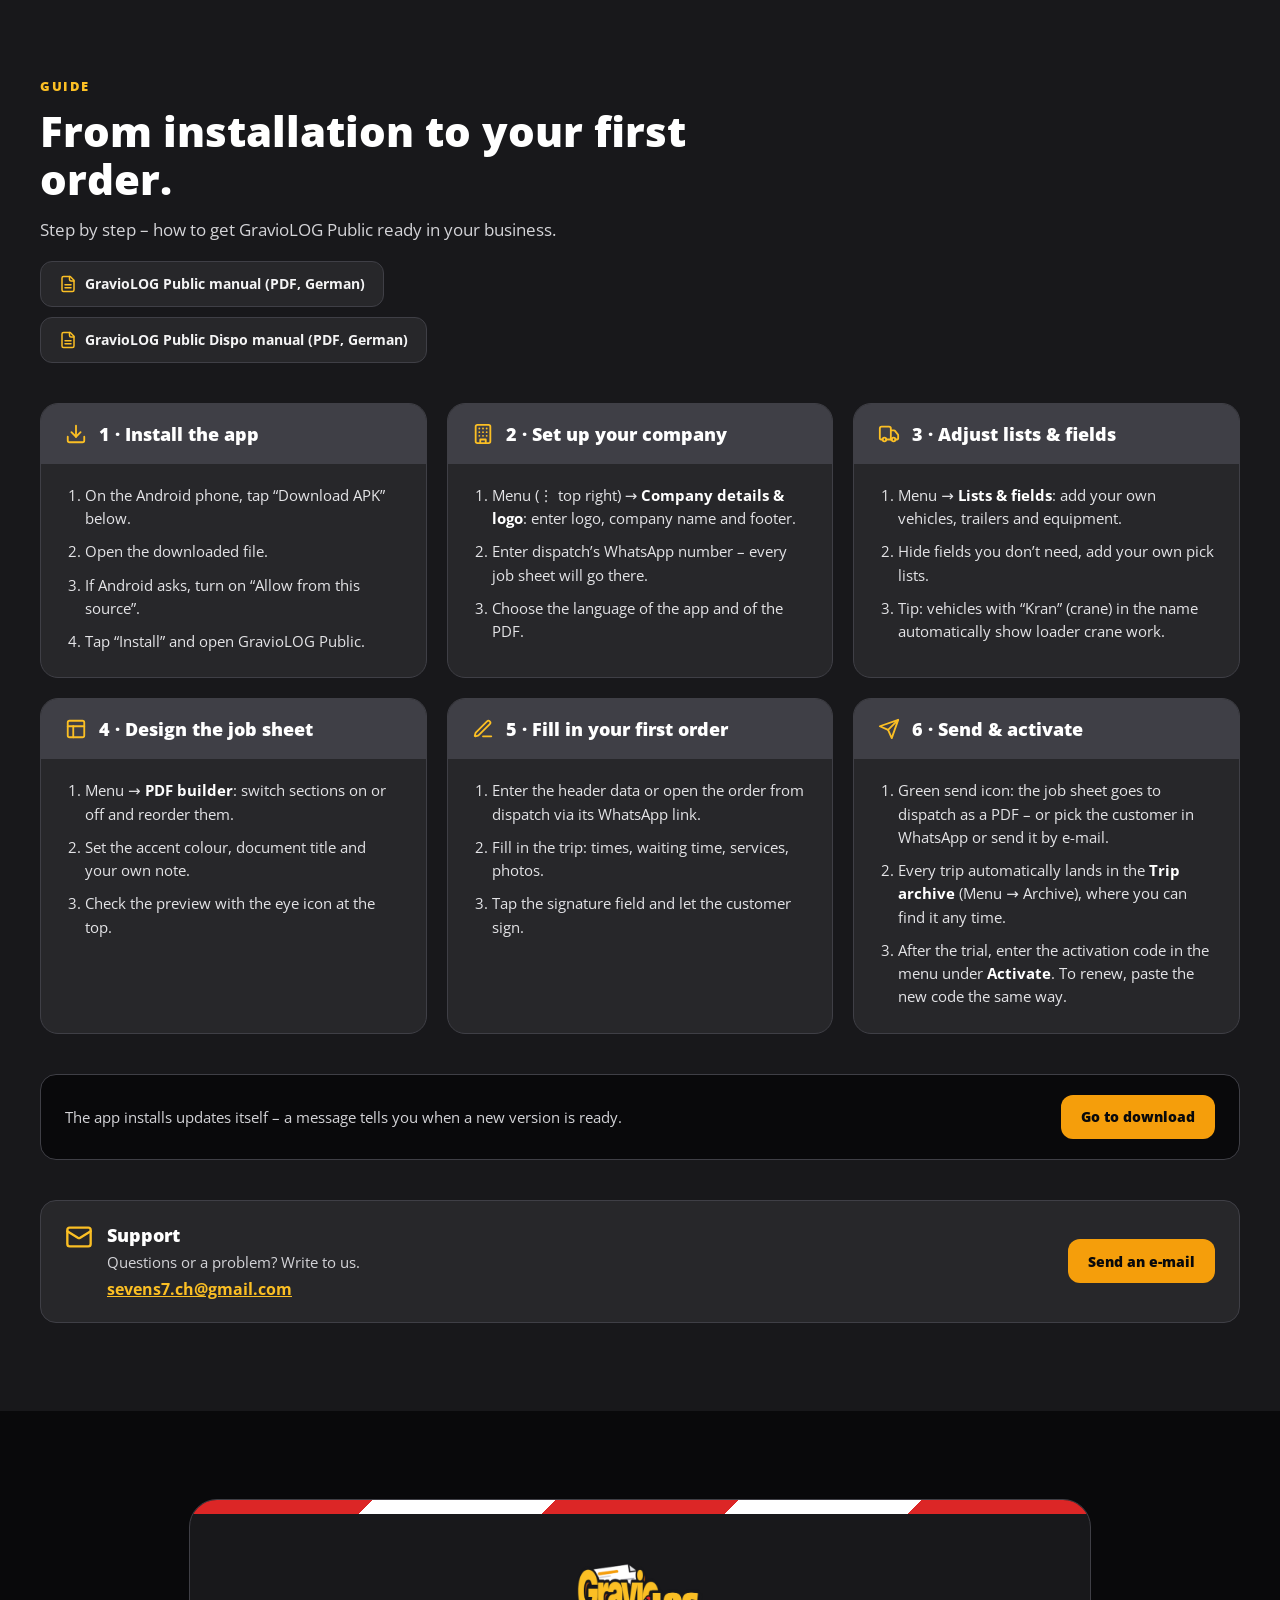
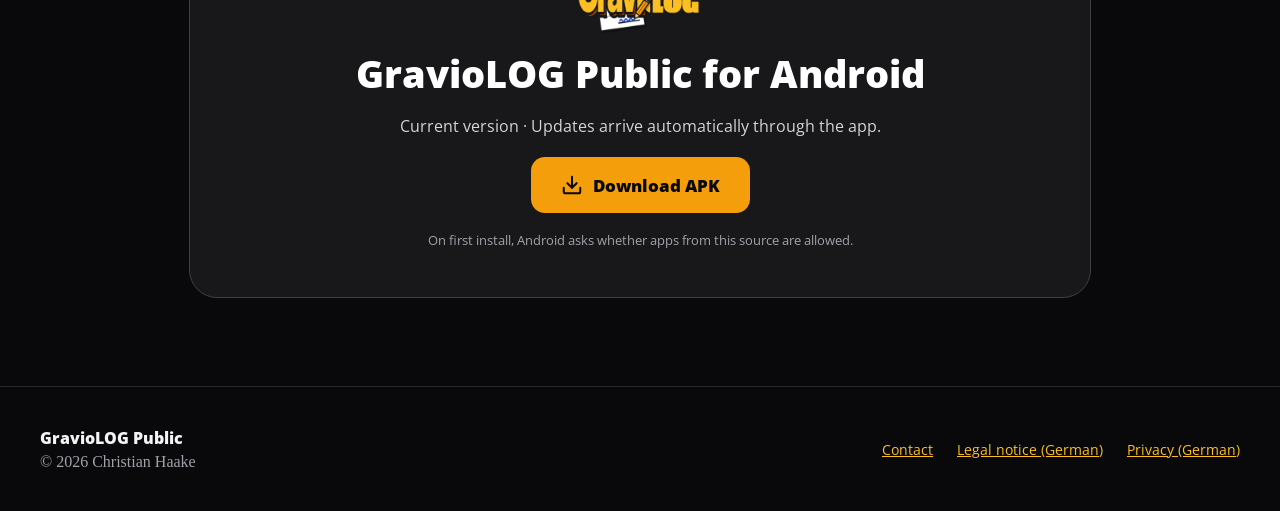
==== commit 74df599e: "Download freigeschaltet; Versand an Dispo oder direkt an den Kunden (alle Sprachen) Co-Authored-By: " ====
--- a/index.html
+++ b/index.html
@@ -51,7 +51,7 @@
         </span>
         <h1 style="margin: 0; font-size: clamp(36px, 5vw, 60px); line-height: 1.05; font-weight: 800; letter-spacing: -.02em; color: #ffffff">Der Auftragsschein, der vom Fahrerhaus direkt ins Büro geht.</h1>
         <p style="margin: 0; font-size: clamp(20px, 2.4vw, 26px); line-height: 1.3; font-weight: 700; color: #fbbf24">Mit Arbeitszeiterfassung – auf Knopfdruck oder automatisch per Firmen-WLAN.</p>
-        <p style="margin: 0; font-size: 19px; line-height: 1.6; color: #d4d4d8; max-width: 560px">GravioLOG Public ersetzt den Papier-Vordruck: Transportauftrag ausfüllen, beim Kunden unterschreiben lassen, Fotos anhängen – und das fertige PDF per WhatsApp an die Dispo schicken. Mit Ihrem Logo, Ihren Fahrzeugen, Ihren Feldern.</p>
+        <p style="margin: 0; font-size: 19px; line-height: 1.6; color: #d4d4d8; max-width: 560px">GravioLOG Public ersetzt den Papier-Vordruck: Transportauftrag ausfüllen, beim Kunden unterschreiben lassen, Fotos anhängen – und das fertige PDF per WhatsApp oder E-Mail an die Dispo oder direkt an den Kunden schicken. Mit Ihrem Logo, Ihren Fahrzeugen, Ihren Feldern.</p>
         <div style="display: flex; flex-wrap: wrap; gap: 12px; padding-top: 8px">
           <a href="#download" style="display: inline-flex; align-items: center; gap: 10px; min-height: 52px; padding: 0 26px; border-radius: 14px; background: #f59e0b; color: #09090b; font-size: 16px; font-weight: 800; text-decoration: none; box-shadow: 0 10px 30px rgba(245,158,11,.25)">
             <svg class="ic" viewBox="0 0 24 24" fill="none" stroke="currentColor" stroke-width="2.2" stroke-linecap="round" stroke-linejoin="round" aria-hidden="true"><path d="M21 15v4a2 2 0 0 1-2 2H5a2 2 0 0 1-2-2v-4"></path><polyline points="7 10 12 15 17 10"></polyline><line x1="12" x2="12" y1="15" y2="3"></line></svg>
@@ -198,8 +198,8 @@
         </div>
         <div style="border-radius: 18px; background: #27272a; border: 1px solid #3f3f46; padding: 28px; display: flex; flex-direction: column; gap: 14px">
           <span style="width: 44px; height: 44px; border-radius: 999px; background: #f59e0b; color: #09090b; font-size: 20px; font-weight: 800; display: flex; align-items: center; justify-content: center">3</span>
-          <h3 style="margin: 0; font-size: 20px; font-weight: 800; color: #ffffff">PDF ins Büro</h3>
-          <p style="margin: 0; font-size: 15px; line-height: 1.6; color: #d4d4d8">Der fertige Auftragsschein geht direkt in den WhatsApp-Chat der Dispo – abrechnungsfertig, im Archiv gespeichert.</p>
+          <h3 style="margin: 0; font-size: 20px; font-weight: 800; color: #ffffff">PDF an Dispo oder Kunde</h3>
+          <p style="margin: 0; font-size: 15px; line-height: 1.6; color: #d4d4d8">Der fertige Auftragsschein geht per WhatsApp oder E-Mail an die Dispo oder direkt an den Kunden – abrechnungsfertig, im Archiv gespeichert.</p>
         </div>
       </div>
     </div>
@@ -306,8 +306,7 @@
           <div style="font-size: 40px; font-weight: 800; color: #09090b">0 €</div>
           <p style="margin: 0; font-size: 15px; line-height: 1.6; color: #52525b">7 Tage mit vollem Funktionsumfang. Keine Anmeldung, keine Zahlungsdaten. Danach bleiben Archiv und Arbeitszeiten lesbar.</p>
           <div style="margin-top: auto; display: flex; flex-direction: column; gap: 10px">
-            <span style="display: inline-flex; align-self: center; padding: 4px 12px; border-radius: 999px; background: #18181b; color: #facc15; border: 1px solid #facc15; font-size: 12px; font-weight: 800; letter-spacing: .14em">DEMNÄCHST</span>
-            <a aria-disabled="true" title="Demnächst verfügbar" style="display: inline-flex; align-items: center; justify-content: center; min-height: 48px; border-radius: 12px; background: #d4d4d8; color: #52525b; font-size: 15px; font-weight: 800; text-decoration: none; cursor: not-allowed">App herunterladen</a>
+            <a href="#download" style="display: inline-flex; align-items: center; justify-content: center; min-height: 48px; border-radius: 12px; background: #18181b; color: #ffffff; font-size: 15px; font-weight: 800; text-decoration: none">App herunterladen</a>
           </div>
         </div>
         <div style="border-radius: 20px; background: #ffffff; border: 2px solid #f59e0b; padding: 32px; display: flex; flex-direction: column; gap: 14px; box-shadow: 0 20px 40px rgba(245,158,11,.15)">
@@ -453,7 +452,7 @@
             <h3 style="margin: 0; font-size: 18px; font-weight: 800; color: #ffffff">6 · Senden &amp; freischalten</h3>
           </div>
           <ol style="margin: 0; padding: 20px 24px 24px 44px; display: flex; flex-direction: column; gap: 10px; font-size: 15px; line-height: 1.55; color: #e4e4e7">
-            <li>Grünes Senden-Symbol: der Auftragsschein geht als PDF an die Dispo.</li>
+            <li>Grünes Senden-Symbol: der Auftragsschein geht als PDF an die Dispo – oder Sie wählen den Kunden in WhatsApp bzw. schicken ihn per E-Mail.</li>
             <li>Jede Tour landet automatisch im <strong style="color: #ffffff">Tour-Archiv</strong> (Menü → Archiv) und ist dort jederzeit auffindbar.</li>
             <li>Nach der Testphase den Freischaltcode im Menü unter <strong style="color: #ffffff">Freischalten</strong> eingeben. Zum Verlängern einfach den neuen Code genauso einfügen.</li>
           </ol>
@@ -486,8 +485,7 @@
         <img src="logo.png" alt="GravioLOG" style="height: 72px; width: auto">
         <h2 style="margin: 0; font-size: clamp(26px, 3.2vw, 38px); line-height: 1.15; font-weight: 800; color: #ffffff">GravioLOG Public für Android</h2>
         <p style="margin: 0; font-size: 16px; line-height: 1.6; color: #d4d4d8; max-width: 520px"><span id="apk-version">Aktuelle Version</span> · Updates kommen automatisch über die App.</p>
-        <span style="display: inline-flex; align-self: center; padding: 4px 12px; border-radius: 999px; background: #18181b; color: #facc15; border: 1px solid #facc15; font-size: 12px; font-weight: 800; letter-spacing: .14em">DEMNÄCHST</span>
-        <a id="apk-link" aria-disabled="true" title="Demnächst verfügbar" style="display: inline-flex; align-items: center; gap: 10px; min-height: 56px; padding: 0 30px; border-radius: 14px; background: #3f3f46; color: #a1a1aa; cursor: not-allowed; font-size: 17px; font-weight: 800; text-decoration: none">
+        <a id="apk-link" href="https://github.com/sevens7ch-tech/Gravio-Updates/releases?q=gravio-public&amp;expanded=true" rel="noopener" style="display: inline-flex; align-items: center; gap: 10px; min-height: 56px; padding: 0 30px; border-radius: 14px; background: #f59e0b; color: #09090b; font-size: 17px; font-weight: 800; text-decoration: none">
           <svg class="ic" viewBox="0 0 24 24" fill="none" stroke="currentColor" stroke-width="2.2" stroke-linecap="round" stroke-linejoin="round" aria-hidden="true"><path d="M21 15v4a2 2 0 0 1-2 2H5a2 2 0 0 1-2-2v-4"></path><polyline points="7 10 12 15 17 10"></polyline><line x1="12" x2="12" y1="15" y2="3"></line></svg>
           APK herunterladen
         </a>
@@ -518,10 +516,10 @@
   .then(function (r) { return r.ok ? r.json() : Promise.reject(); })
   .then(function (u) {
     var l = document.getElementById('apk-link');
-    if (u.apk && l && l.getAttribute('aria-disabled') !== 'true') l.href = u.apk; // Download erst freigeben: aria-disabled entfernen
+    if (u.apk && l) l.href = u.apk;
     if (u.version) document.getElementById('apk-version').textContent = 'Aktuelle Version ' + u.version + (u.build ? ' (Build ' + u.build + ')' : '');
   })
-  .catch(function () { /* Link bleibt auf der Release-Übersicht */ });
+  .catch(function () { /* Link bleibt auf der Release-Übersicht von GravioLOG Public */ });
 </script>
 </body>
 </html>
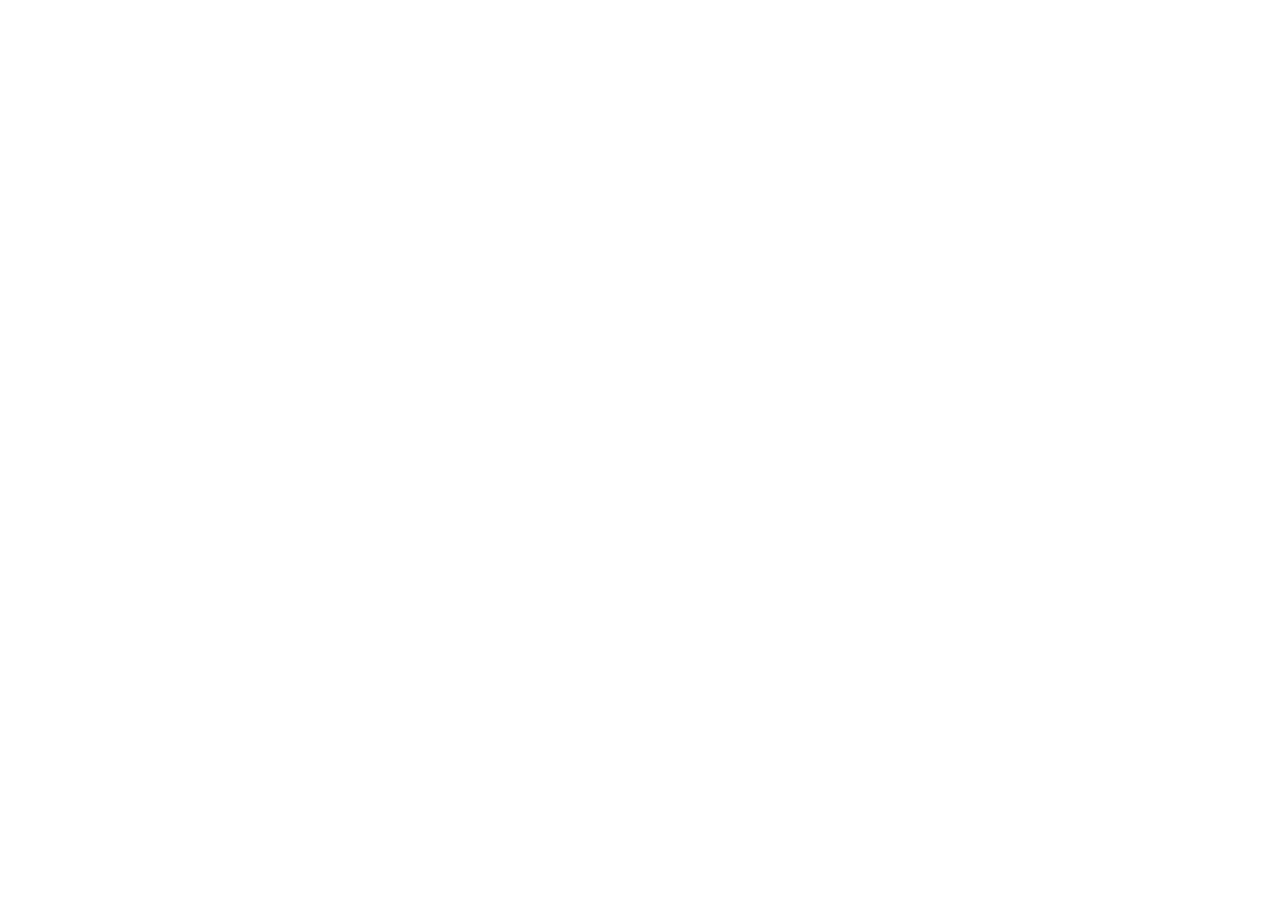
==== commit 3858bbee: "Weiterleitung zur neuen Adresse GravioLog-Public Co-Authored-By: Claude Opus 5.5 <noreply@anthropic." ====
--- a/index.html
+++ b/index.html
@@ -3,523 +3,25 @@
 <head>
 <meta charset="utf-8">
 <meta name="viewport" content="width=device-width, initial-scale=1">
-<title>GravioLOG Public – Digitaler Transportauftrag für Android</title>
-<link rel="alternate" hreflang="de" href="https://sevens7ch-tech.github.io/Website-Gravio-Plus/"><link rel="alternate" hreflang="en" href="https://sevens7ch-tech.github.io/Website-Gravio-Plus/en/"><link rel="alternate" hreflang="it" href="https://sevens7ch-tech.github.io/Website-Gravio-Plus/it/"><link rel="alternate" hreflang="nl" href="https://sevens7ch-tech.github.io/Website-Gravio-Plus/nl/"><link rel="alternate" hreflang="fr" href="https://sevens7ch-tech.github.io/Website-Gravio-Plus/fr/"><link rel="alternate" hreflang="es" href="https://sevens7ch-tech.github.io/Website-Gravio-Plus/es/"><link rel="alternate" hreflang="x-default" href="https://sevens7ch-tech.github.io/Website-Gravio-Plus/">
-<script>(function(){try{if('scrollRestoration' in history)history.scrollRestoration='manual';if(location.hash){history.replaceState(null,'',location.pathname+location.search);}window.scrollTo(0,0);window.addEventListener('load',function(){window.scrollTo(0,0);});}catch(e){}})();</script><script>(function(){try{document.addEventListener('click',function(e){var a=e.target.closest&&e.target.closest('[data-lang]');if(a)localStorage.setItem('gravio_lang',a.getAttribute('data-lang'));});if(!localStorage.getItem('gravio_lang')){var ok=["en", "it", "nl", "fr", "es"];var p=((navigator.languages&&navigator.languages[0])||navigator.language||'de').slice(0,2).toLowerCase();if(ok.indexOf(p)>=0){localStorage.setItem('gravio_lang',p);location.replace(p+'/');}else localStorage.setItem('gravio_lang','de');}}catch(e){}})();</script>
-<meta name="description" content="GravioLOG Public: Transportauftrag, Übergabeprotokoll mit Unterschrift, Fotos, Tour-Archiv und PDF per WhatsApp – die App für Schwertransport und Ladekranarbeiten.">
-<link rel="icon" href="logo.png">
+<title>GravioLOG Public – neue Adresse</title>
+<meta name="robots" content="noindex">
+<link rel="canonical" href="https://sevens7ch-tech.github.io/GravioLog-Public/">
+<!-- © 2026 Christian Haake. Weiterleitung von der alten Adresse (Website-Gravio-Plus) zur neuen (GravioLog-Public). -->
+<script>
+(function () {
+  var NEU = 'https://sevens7ch-tech.github.io/GravioLog-Public/';
+  // Pfad hinter dem alten Namen übernehmen (z. B. rechnung/, en/, handbuch/…), ebenso #Sprungziel
+  var p = location.pathname.replace(/^\/website-gravio-plus\/?/i, '');
+  location.replace(NEU + p + location.search + location.hash);
+})();
+</script>
+<meta http-equiv="refresh" content="1; url=https://sevens7ch-tech.github.io/GravioLog-Public/">
 <style>
-@font-face{font-family:'Open Sans';src:url('fonts/OpenSans-Variable.ttf') format('truetype');font-weight:300 800;font-display:swap}
-html{scroll-behavior:smooth;scroll-padding-top:100px}body{margin:0;background:#09090b}
-a{color:#fbbf24}a:hover{color:#fcd34d}
-svg.ic{width:22px;height:22px;flex-shrink:0}
+  body { margin: 0; min-height: 100vh; display: grid; place-items: center; background: #09090b; color: #e4e4e7; font-family: system-ui, sans-serif; padding: 16px; }
+  a { color: #fbbf24; font-weight: 700; }
 </style>
 </head>
 <body>
-<!-- © 2026 Christian Haake, alle Rechte vorbehalten -->
-<div style="font-family: 'Open Sans', system-ui, sans-serif; color: #f4f4f5; background: #09090b; min-height: 100vh">
-
-  <!-- Kopfzeile wie in der App: rot-weiße Warnbake -->
-  <header style="position: sticky; top: 0; z-index: 10; background: linear-gradient(135deg, #dc2626 0 20%, #ffffff 20% 40%, #dc2626 40% 60%, #ffffff 60% 80%, #dc2626 80% 100%); border-bottom: 3px solid #991b1b; box-shadow: 0 8px 24px rgba(0,0,0,.35)">
-    <div style="max-width: 1200px; margin: 0 auto; padding: 12px 24px; display: flex; flex-wrap: wrap; align-items: center; justify-content: space-between; gap: 12px">
-      <a href="#top" aria-label="GravioLOG Public Startseite" style="display: flex; flex-direction: column; align-items: center; text-decoration: none; position: relative">
-        <img src="logo.png" alt="GravioLOG" style="height: 62px; width: auto; filter: drop-shadow(1px 2px 2px rgba(0,0,0,.35))">
-        <span style="position: absolute; right: -60px; bottom: 26px; background: #18181b; color: #facc15; border: 1px solid #facc15; border-radius: 5px; font-size: 10px; font-weight: 800; letter-spacing: .14em; padding: 3px 4px 3px 6px; transform: rotate(-8deg)">PUBLIC</span>
-        <span style="font-family: 'Dancing Script', 'Segoe Script', 'Brush Script MT', cursive; font-weight: 700; font-size: 11px; color: #000000; margin-top: 1px">© Christian Haake</span>
-      </a>
-      <nav aria-label="Hauptnavigation" style="display: flex; flex-wrap: wrap; align-items: center; gap: 8px">
-        <div class="lang-switch" role="group" aria-label="Sprache / Language" style="display: inline-flex; flex-wrap: wrap; gap: 2px; padding: 4px; border-radius: 999px; background: #27272a; box-shadow: 0 2px 6px rgba(0,0,0,.3)"><a href="./" hreflang="de" lang="de" title="Deutsch" aria-current="page" data-lang="de" style="display: inline-flex; align-items: center; justify-content: center; min-width: 36px; min-height: 36px; padding: 0 6px; border-radius: 999px; background: #f59e0b; color: #09090b; font-size: 12px; font-weight: 800; letter-spacing: .04em; text-decoration: none">DE</a><a href="en/" hreflang="en" lang="en" title="English" data-lang="en" style="display: inline-flex; align-items: center; justify-content: center; min-width: 36px; min-height: 36px; padding: 0 6px; border-radius: 999px; background: transparent; color: #f4f4f5; font-size: 12px; font-weight: 800; letter-spacing: .04em; text-decoration: none">EN</a><a href="it/" hreflang="it" lang="it" title="Italiano" data-lang="it" style="display: inline-flex; align-items: center; justify-content: center; min-width: 36px; min-height: 36px; padding: 0 6px; border-radius: 999px; background: transparent; color: #f4f4f5; font-size: 12px; font-weight: 800; letter-spacing: .04em; text-decoration: none">IT</a><a href="nl/" hreflang="nl" lang="nl" title="Nederlands" data-lang="nl" style="display: inline-flex; align-items: center; justify-content: center; min-width: 36px; min-height: 36px; padding: 0 6px; border-radius: 999px; background: transparent; color: #f4f4f5; font-size: 12px; font-weight: 800; letter-spacing: .04em; text-decoration: none">NL</a><a href="fr/" hreflang="fr" lang="fr" title="Français" data-lang="fr" style="display: inline-flex; align-items: center; justify-content: center; min-width: 36px; min-height: 36px; padding: 0 6px; border-radius: 999px; background: transparent; color: #f4f4f5; font-size: 12px; font-weight: 800; letter-spacing: .04em; text-decoration: none">FR</a><a href="es/" hreflang="es" lang="es" title="Español" data-lang="es" style="display: inline-flex; align-items: center; justify-content: center; min-width: 36px; min-height: 36px; padding: 0 6px; border-radius: 999px; background: transparent; color: #f4f4f5; font-size: 12px; font-weight: 800; letter-spacing: .04em; text-decoration: none">ES</a></div>
-        <a href="#funktionen" style="display: inline-flex; align-items: center; min-height: 44px; padding: 0 18px; border-radius: 999px; background: #27272a; color: #f4f4f5; font-size: 14px; font-weight: 600; text-decoration: none; box-shadow: 0 2px 6px rgba(0,0,0,.3)">Funktionen</a>
-        <a href="#ablauf" style="display: inline-flex; align-items: center; min-height: 44px; padding: 0 18px; border-radius: 999px; background: #27272a; color: #f4f4f5; font-size: 14px; font-weight: 600; text-decoration: none; box-shadow: 0 2px 6px rgba(0,0,0,.3)">So funktioniert’s</a>
-        <a href="#testphase" style="display: inline-flex; align-items: center; min-height: 44px; padding: 0 18px; border-radius: 999px; background: #27272a; color: #f4f4f5; font-size: 14px; font-weight: 600; text-decoration: none; box-shadow: 0 2px 6px rgba(0,0,0,.3)">Testphase</a>
-        <a href="#anleitung" style="display: inline-flex; align-items: center; min-height: 44px; padding: 0 18px; border-radius: 999px; background: #27272a; color: #f4f4f5; font-size: 14px; font-weight: 600; text-decoration: none; box-shadow: 0 2px 6px rgba(0,0,0,.3)">Anleitung</a>
-        <a href="#download" style="display: inline-flex; align-items: center; gap: 8px; min-height: 44px; padding: 0 20px; border-radius: 999px; background: #f59e0b; color: #09090b; font-size: 14px; font-weight: 800; text-decoration: none; box-shadow: 0 2px 6px rgba(0,0,0,.3)">
-          <svg class="ic" style="width: 18px; height: 18px" viewBox="0 0 24 24" fill="none" stroke="currentColor" stroke-width="2.2" stroke-linecap="round" stroke-linejoin="round" aria-hidden="true"><path d="M21 15v4a2 2 0 0 1-2 2H5a2 2 0 0 1-2-2v-4"></path><polyline points="7 10 12 15 17 10"></polyline><line x1="12" x2="12" y1="15" y2="3"></line></svg>
-          App laden
-        </a>
-      </nav>
-    </div>
-  </header>
-
-  <!-- Hero -->
-  <section id="top" style="background: #09090b; padding: 72px 24px 88px">
-    <div style="max-width: 1200px; margin: 0 auto; display: flex; flex-wrap: wrap; align-items: center; gap: 56px">
-      <div style="flex: 1 1 460px; min-width: 0; display: flex; flex-direction: column; gap: 24px">
-        <span style="align-self: flex-start; display: inline-flex; align-items: center; gap: 8px; padding: 6px 14px; border-radius: 999px; background: #27272a; border: 1px solid #3f3f46; color: #fcd34d; font-size: 13px; font-weight: 700; letter-spacing: .04em">
-          <svg class="ic" style="width: 16px; height: 16px" viewBox="0 0 24 24" fill="none" stroke="currentColor" stroke-width="2" stroke-linecap="round" stroke-linejoin="round" aria-hidden="true"><path d="M14 18V6a2 2 0 0 0-2-2H4a2 2 0 0 0-2 2v11a1 1 0 0 0 1 1h2"></path><path d="M15 18H9"></path><path d="M19 18h2a1 1 0 0 0 1-1v-3.65a1 1 0 0 0-.22-.624l-3.48-4.35A1 1 0 0 0 17.52 8H14"></path><circle cx="17" cy="18" r="2"></circle><circle cx="7" cy="18" r="2"></circle></svg>
-          Für Schwertransport und Ladekranarbeiten
-        </span>
-        <h1 style="margin: 0; font-size: clamp(36px, 5vw, 60px); line-height: 1.05; font-weight: 800; letter-spacing: -.02em; color: #ffffff">Der Auftragsschein, der vom Fahrerhaus direkt ins Büro geht.</h1>
-        <p style="margin: 0; font-size: clamp(20px, 2.4vw, 26px); line-height: 1.3; font-weight: 700; color: #fbbf24">Mit Arbeitszeiterfassung – auf Knopfdruck oder automatisch per Firmen-WLAN.</p>
-        <p style="margin: 0; font-size: 19px; line-height: 1.6; color: #d4d4d8; max-width: 560px">GravioLOG Public ersetzt den Papier-Vordruck: Transportauftrag ausfüllen, beim Kunden unterschreiben lassen, Fotos anhängen – und das fertige PDF per WhatsApp oder E-Mail an die Dispo oder direkt an den Kunden schicken. Mit Ihrem Logo, Ihren Fahrzeugen, Ihren Feldern.</p>
-        <div style="display: flex; flex-wrap: wrap; gap: 12px; padding-top: 8px">
-          <a href="#download" style="display: inline-flex; align-items: center; gap: 10px; min-height: 52px; padding: 0 26px; border-radius: 14px; background: #f59e0b; color: #09090b; font-size: 16px; font-weight: 800; text-decoration: none; box-shadow: 0 10px 30px rgba(245,158,11,.25)">
-            <svg class="ic" viewBox="0 0 24 24" fill="none" stroke="currentColor" stroke-width="2.2" stroke-linecap="round" stroke-linejoin="round" aria-hidden="true"><path d="M21 15v4a2 2 0 0 1-2 2H5a2 2 0 0 1-2-2v-4"></path><polyline points="7 10 12 15 17 10"></polyline><line x1="12" x2="12" y1="15" y2="3"></line></svg>
-            Kostenlos testen
-          </a>
-          <a href="#funktionen" style="display: inline-flex; align-items: center; min-height: 52px; padding: 0 24px; border-radius: 14px; background: #27272a; border: 1px solid #3f3f46; color: #f4f4f5; font-size: 16px; font-weight: 700; text-decoration: none">Funktionen ansehen</a>
-        </div>
-        <div style="display: flex; flex-wrap: wrap; gap: 20px; color: #a1a1aa; font-size: 14px">
-          <span style="display: inline-flex; align-items: center; gap: 6px"><svg class="ic" style="width: 16px; height: 16px; color: #34d399" viewBox="0 0 24 24" fill="none" stroke="currentColor" stroke-width="2.5" stroke-linecap="round" stroke-linejoin="round" aria-hidden="true"><path d="M20 6 9 17l-5-5"></path></svg>Android-App</span>
-          <span style="display: inline-flex; align-items: center; gap: 6px"><svg class="ic" style="width: 16px; height: 16px; color: #34d399" viewBox="0 0 24 24" fill="none" stroke="currentColor" stroke-width="2.5" stroke-linecap="round" stroke-linejoin="round" aria-hidden="true"><path d="M20 6 9 17l-5-5"></path></svg>Funktioniert offline</span>
-          <span style="display: inline-flex; align-items: center; gap: 6px"><svg class="ic" style="width: 16px; height: 16px; color: #34d399" viewBox="0 0 24 24" fill="none" stroke="currentColor" stroke-width="2.5" stroke-linecap="round" stroke-linejoin="round" aria-hidden="true"><path d="M20 6 9 17l-5-5"></path></svg>Daten bleiben auf dem Gerät</span>
-        </div>
-      </div>
-
-      <!-- Handy-Mockup der App -->
-      <div style="flex: 0 1 340px; min-width: 0; display: flex; justify-content: center">
-        <div style="width: 320px; max-width: 100%; border-radius: 40px; background: #18181b; border: 10px solid #27272a; box-shadow: 0 40px 80px rgba(0,0,0,.6), 0 0 0 1px #3f3f46; overflow: hidden">
-          <div style="background: linear-gradient(135deg, #dc2626 0 20%, #ffffff 20% 40%, #dc2626 40% 60%, #ffffff 60% 80%, #dc2626 80% 100%); border-bottom: 2px solid #991b1b; padding: 14px 12px 10px; display: flex; align-items: center; justify-content: space-between">
-            <img src="logo.png" alt="" style="height: 34px; width: auto">
-            <div style="display: flex; gap: 6px">
-              <span style="width: 32px; height: 32px; border-radius: 999px; background: #27272a; color: #f4f4f5; display: flex; align-items: center; justify-content: center"><svg class="ic" style="width: 15px; height: 15px" viewBox="0 0 24 24" fill="none" stroke="currentColor" stroke-width="2" stroke-linecap="round" stroke-linejoin="round" aria-hidden="true"><path d="M3 12a9 9 0 1 0 9-9 9.75 9.75 0 0 0-6.74 2.74L3 8"></path><path d="M3 3v5h5"></path></svg></span>
-              <span style="width: 32px; height: 32px; border-radius: 999px; background: #f59e0b; color: #09090b; display: flex; align-items: center; justify-content: center"><svg class="ic" style="width: 15px; height: 15px" viewBox="0 0 24 24" fill="none" stroke="currentColor" stroke-width="2" stroke-linecap="round" stroke-linejoin="round" aria-hidden="true"><path d="M2.062 12.348a1 1 0 0 1 0-.696 10.75 10.75 0 0 1 19.876 0 1 1 0 0 1 0 .696 10.75 10.75 0 0 1-19.876 0"></path><circle cx="12" cy="12" r="3"></circle></svg></span>
-              <span style="width: 32px; height: 32px; border-radius: 999px; background: #059669; color: #ffffff; display: flex; align-items: center; justify-content: center"><svg class="ic" style="width: 15px; height: 15px" viewBox="0 0 24 24" fill="none" stroke="currentColor" stroke-width="2" stroke-linecap="round" stroke-linejoin="round" aria-hidden="true"><path d="m22 2-7 20-4-9-9-4Z"></path><path d="M22 2 11 13"></path></svg></span>
-            </div>
-          </div>
-          <div style="padding: 14px; display: flex; flex-direction: column; gap: 10px; background: #18181b">
-            <div style="border-radius: 14px; background: #27272a; border: 1px solid #3f3f46; padding: 12px">
-              <div style="display: flex; align-items: center; justify-content: space-between; margin-bottom: 10px">
-                <span style="font-size: 13px; font-weight: 800; color: #fcd34d">Kopfdaten</span>
-                <svg class="ic" style="width: 16px; height: 16px; color: #a1a1aa" viewBox="0 0 24 24" fill="none" stroke="currentColor" stroke-width="2" stroke-linecap="round" stroke-linejoin="round" aria-hidden="true"><path d="m18 15-6-6-6 6"></path></svg>
-              </div>
-              <div style="font-size: 10px; color: #a1a1aa; margin-bottom: 3px">Kunde</div>
-              <div style="height: 30px; border-radius: 8px; background: #18181b; border: 1px solid #3f3f46; margin-bottom: 8px; padding: 0 8px; display: flex; align-items: center; font-size: 11px; color: #e4e4e7">[Kundenname]</div>
-              <div style="display: flex; gap: 8px">
-                <div style="flex: 1">
-                  <div style="font-size: 10px; color: #a1a1aa; margin-bottom: 3px">Datum</div>
-                  <div style="height: 30px; border-radius: 8px; background: #18181b; border: 1px solid #3f3f46; padding: 0 8px; display: flex; align-items: center; font-size: 11px; color: #e4e4e7">26.10.2026</div>
-                </div>
-                <div style="flex: 1">
-                  <div style="font-size: 10px; color: #a1a1aa; margin-bottom: 3px">Fahrzeug</div>
-                  <div style="height: 30px; border-radius: 8px; background: #18181b; border: 1px solid #3f3f46; padding: 0 8px; display: flex; align-items: center; font-size: 11px; color: #e4e4e7">[Fahrzeug]</div>
-                </div>
-              </div>
-            </div>
-            <div style="border-radius: 14px; background: #27272a; border: 1px solid #3f3f46; padding: 12px; display: flex; align-items: center; justify-content: space-between">
-              <span style="font-size: 13px; font-weight: 800; color: #f4f4f5">Tour 1 · Beladung → Entladung</span>
-              <svg class="ic" style="width: 16px; height: 16px; color: #a1a1aa" viewBox="0 0 24 24" fill="none" stroke="currentColor" stroke-width="2" stroke-linecap="round" stroke-linejoin="round" aria-hidden="true"><path d="m6 9 6 6 6-6"></path></svg>
-            </div>
-            <div style="border-radius: 14px; background: #27272a; border: 1px solid #3f3f46; padding: 12px">
-              <div style="font-size: 13px; font-weight: 800; color: #f4f4f5; margin-bottom: 8px">Unterschrift Kunde</div>
-              <div style="height: 70px; border-radius: 10px; background: #ffffff; border: 2px dashed #f59e0b; display: flex; align-items: center; justify-content: center">
-                <svg viewBox="0 0 160 40" style="width: 140px; height: 36px" aria-hidden="true"><path d="M6 28 C 20 6, 28 36, 40 20 S 60 8, 66 26 S 88 34, 96 14 S 120 30, 132 22 S 150 18, 154 24" fill="none" stroke="#1d4ed8" stroke-width="2.4" stroke-linecap="round"></path></svg>
-              </div>
-            </div>
-            <div style="height: 44px; border-radius: 12px; background: #059669; color: #ffffff; font-size: 13px; font-weight: 800; display: flex; align-items: center; justify-content: center; gap: 8px">PDF an Dispo senden</div>
-          </div>
-        </div>
-      </div>
-    </div>
-  </section>
-
-  <!-- Warnband als Trenner -->
-  <div aria-hidden="true" style="height: 14px; background: repeating-linear-gradient(135deg, #f59e0b 0 22px, #18181b 22px 44px)"></div>
-
-  <!-- Funktionen (helle Fläche wie der Day Mode der App) -->
-  <section id="funktionen" style="background: #ffffff; color: #18181b; padding: 88px 24px">
-    <div style="max-width: 1200px; margin: 0 auto; display: flex; flex-direction: column; gap: 48px">
-      <div style="display: flex; flex-direction: column; gap: 12px; max-width: 680px">
-        <span style="font-size: 13px; font-weight: 800; letter-spacing: .12em; color: #b45309">FUNKTIONEN</span>
-        <h2 style="margin: 0; font-size: clamp(28px, 3.6vw, 42px); line-height: 1.15; font-weight: 800; color: #09090b">Alles, was der Fahrer unterwegs braucht – in einer App.</h2>
-        <p style="margin: 0; font-size: 17px; line-height: 1.6; color: #52525b">Aufgebaut wie ein echter Auftragsschein, nur schneller: Abschnitte klappen auf, Auswahllisten merken sich Ihre Einträge.</p>
-      </div>
-      <div style="display: grid; grid-template-columns: repeat(auto-fit, minmax(260px, 1fr)); gap: 20px">
-
-        <div style="border-radius: 18px; background: #ffffff; border: 1px solid #fde68a; padding: 24px; display: flex; flex-direction: column; gap: 12px; box-shadow: 0 1px 2px rgba(0,0,0,.04)">
-          <span style="width: 48px; height: 48px; border-radius: 14px; background: #eff6ff; border: 1px solid #bfdbfe; color: #2563eb; display: flex; align-items: center; justify-content: center"><svg class="ic" viewBox="0 0 24 24" fill="none" stroke="currentColor" stroke-width="2" stroke-linecap="round" stroke-linejoin="round" aria-hidden="true"><path d="M15 2H6a2 2 0 0 0-2 2v16a2 2 0 0 0 2 2h12a2 2 0 0 0 2-2V7Z"></path><path d="M14 2v4a2 2 0 0 0 2 2h4"></path><path d="M16 13H8"></path><path d="M16 17H8"></path><path d="M10 9H8"></path></svg></span>
-          <h3 style="margin: 0; font-size: 19px; font-weight: 800; color: #09090b">Transportauftrag</h3>
-          <p style="margin: 0; font-size: 15px; line-height: 1.6; color: #52525b">Kopfdaten und beliebig viele Touren. Fahrzeuge, Anhänger, Material und Leistungen per Auswahl – pro Tour eine Seite im PDF.</p>
-        </div>
-
-        <div style="border-radius: 18px; background: #ffffff; border: 1px solid #fde68a; padding: 24px; display: flex; flex-direction: column; gap: 12px; box-shadow: 0 1px 2px rgba(0,0,0,.04)">
-          <span style="width: 48px; height: 48px; border-radius: 14px; background: #eff6ff; border: 1px solid #bfdbfe; color: #2563eb; display: flex; align-items: center; justify-content: center"><svg class="ic" viewBox="0 0 24 24" fill="none" stroke="currentColor" stroke-width="2" stroke-linecap="round" stroke-linejoin="round" aria-hidden="true"><path d="M12 20h9"></path><path d="M16.376 3.622a1 1 0 0 1 3.002 3.002L7.368 18.635a2 2 0 0 1-.855.506l-2.872.838a.5.5 0 0 1-.62-.62l.838-2.872a2 2 0 0 1 .506-.854z"></path></svg></span>
-          <h3 style="margin: 0; font-size: 19px; font-weight: 800; color: #09090b">Übergabeprotokoll</h3>
-          <p style="margin: 0; font-size: 15px; line-height: 1.6; color: #52525b">Der Kunde unterschreibt direkt auf dem Handy. Die Unterschrift landet an der richtigen Stelle im Auftragsschein.</p>
-        </div>
-
-        <div style="border-radius: 18px; background: #ffffff; border: 1px solid #fde68a; padding: 24px; display: flex; flex-direction: column; gap: 12px; box-shadow: 0 1px 2px rgba(0,0,0,.04)">
-          <span style="width: 48px; height: 48px; border-radius: 14px; background: #eff6ff; border: 1px solid #bfdbfe; color: #2563eb; display: flex; align-items: center; justify-content: center"><svg class="ic" viewBox="0 0 24 24" fill="none" stroke="currentColor" stroke-width="2" stroke-linecap="round" stroke-linejoin="round" aria-hidden="true"><path d="M14.5 4h-5L7 7H4a2 2 0 0 0-2 2v9a2 2 0 0 0 2 2h16a2 2 0 0 0 2-2V9a2 2 0 0 0-2-2h-3l-2.5-3z"></path><circle cx="12" cy="13" r="3"></circle></svg></span>
-          <h3 style="margin: 0; font-size: 19px; font-weight: 800; color: #09090b">Fotos zum Auftrag</h3>
-          <p style="margin: 0; font-size: 15px; line-height: 1.6; color: #52525b">Ladung, Schäden, Situation vor Ort – mit der Kamera aufnehmen und direkt dem Auftrag beilegen.</p>
-        </div>
-
-        <div style="border-radius: 18px; background: #ffffff; border: 1px solid #fde68a; padding: 24px; display: flex; flex-direction: column; gap: 12px; box-shadow: 0 1px 2px rgba(0,0,0,.04)">
-          <span style="width: 48px; height: 48px; border-radius: 14px; background: #eff6ff; border: 1px solid #bfdbfe; color: #2563eb; display: flex; align-items: center; justify-content: center"><svg class="ic" viewBox="0 0 24 24" fill="none" stroke="currentColor" stroke-width="2" stroke-linecap="round" stroke-linejoin="round" aria-hidden="true"><path d="M12 20h.01"></path><path d="M2 8.82a15 15 0 0 1 20 0"></path><path d="M5 12.859a10 10 0 0 1 14 0"></path><path d="M8.5 16.429a5 5 0 0 1 7 0"></path></svg></span>
-          <h3 style="margin: 0; font-size: 19px; font-weight: 800; color: #09090b">Arbeitszeit, auch per WLAN</h3>
-          <p style="margin: 0; font-size: 15px; line-height: 1.6; color: #52525b">Arbeitszeiten erfassen – auf Wunsch automatisch, sobald das Handy das Firmen-WLAN erkennt.</p>
-        </div>
-
-        <div style="border-radius: 18px; background: #ffffff; border: 1px solid #fde68a; padding: 24px; display: flex; flex-direction: column; gap: 12px; box-shadow: 0 1px 2px rgba(0,0,0,.04)">
-          <span style="width: 48px; height: 48px; border-radius: 14px; background: #eff6ff; border: 1px solid #bfdbfe; color: #2563eb; display: flex; align-items: center; justify-content: center"><svg class="ic" viewBox="0 0 24 24" fill="none" stroke="currentColor" stroke-width="2" stroke-linecap="round" stroke-linejoin="round" aria-hidden="true"><rect width="18" height="18" x="3" y="4" rx="2"></rect><path d="M16 2v4"></path><path d="M8 2v4"></path><path d="M3 10h18"></path></svg></span>
-          <h3 style="margin: 0; font-size: 19px; font-weight: 800; color: #09090b">Urlaubsantrag</h3>
-          <p style="margin: 0; font-size: 15px; line-height: 1.6; color: #52525b">Urlaub direkt aus der App beantragen – als sauberes PDF mit Ihrem Firmenkopf.</p>
-        </div>
-
-        <div style="border-radius: 18px; background: #ffffff; border: 1px solid #fde68a; padding: 24px; display: flex; flex-direction: column; gap: 12px; box-shadow: 0 1px 2px rgba(0,0,0,.04)">
-          <span style="width: 48px; height: 48px; border-radius: 14px; background: #eff6ff; border: 1px solid #bfdbfe; color: #2563eb; display: flex; align-items: center; justify-content: center"><svg class="ic" viewBox="0 0 24 24" fill="none" stroke="currentColor" stroke-width="2" stroke-linecap="round" stroke-linejoin="round" aria-hidden="true"><rect width="18" height="18" x="3" y="3" rx="2"></rect><path d="M3 9h18"></path><path d="M9 21V9"></path></svg></span>
-          <h3 style="margin: 0; font-size: 19px; font-weight: 800; color: #09090b">PDF-Baukasten</h3>
-          <p style="margin: 0; font-size: 15px; line-height: 1.6; color: #52525b">Den Auftragsschein selbst gestalten: Abschnitte an/aus, Reihenfolge, Überschriften, Akzentfarbe und eigener Hinweistext.</p>
-        </div>
-
-        <div style="border-radius: 18px; background: #ffffff; border: 1px solid #fde68a; padding: 24px; display: flex; flex-direction: column; gap: 12px; box-shadow: 0 1px 2px rgba(0,0,0,.04)">
-          <span style="width: 48px; height: 48px; border-radius: 14px; background: #eff6ff; border: 1px solid #bfdbfe; color: #2563eb; display: flex; align-items: center; justify-content: center"><svg class="ic" viewBox="0 0 24 24" fill="none" stroke="currentColor" stroke-width="2" stroke-linecap="round" stroke-linejoin="round" aria-hidden="true"><rect width="18" height="11" x="3" y="11" rx="2" ry="2"></rect><path d="M7 11V7a5 5 0 0 1 10 0v4"></path></svg></span>
-          <h3 style="margin: 0; font-size: 19px; font-weight: 800; color: #09090b">Aufträge aus der Dispo</h3>
-          <p style="margin: 0; font-size: 15px; line-height: 1.6; color: #52525b">Mit GravioLOG Public Dispo – kostenlos dabei – am PC einen Auftrag anlegen und verschlüsselt per WhatsApp-Link aufs Fahrer-Handy schicken.</p>
-        </div>
-
-        <div style="border-radius: 18px; background: #ffffff; border: 1px solid #fde68a; padding: 24px; display: flex; flex-direction: column; gap: 12px; box-shadow: 0 1px 2px rgba(0,0,0,.04)">
-          <span style="width: 48px; height: 48px; border-radius: 14px; background: #eff6ff; border: 1px solid #bfdbfe; color: #2563eb; display: flex; align-items: center; justify-content: center"><svg class="ic" viewBox="0 0 24 24" fill="none" stroke="currentColor" stroke-width="2" stroke-linecap="round" stroke-linejoin="round" aria-hidden="true"><path d="m5 8 6 6"></path><path d="m4 14 6-6 2-3"></path><path d="M2 5h12"></path><path d="M7 2h1"></path><path d="m22 22-5-10-5 10"></path><path d="M14 18h6"></path></svg></span>
-          <h3 style="margin: 0; font-size: 19px; font-weight: 800; color: #09090b">Mehrsprachig</h3>
-          <p style="margin: 0; font-size: 15px; line-height: 1.6; color: #52525b">App und PDF getrennt einstellbar: Deutsch, Englisch, Italienisch, Niederländisch, Französisch, Spanisch.</p>
-        </div>
-
-      </div>
-    </div>
-  </section>
-
-  <!-- Ablauf -->
-  <section id="ablauf" style="background: #18181b; padding: 88px 24px">
-    <div style="max-width: 1200px; margin: 0 auto; display: flex; flex-direction: column; gap: 48px">
-      <div style="display: flex; flex-direction: column; gap: 12px; max-width: 680px">
-        <span style="font-size: 13px; font-weight: 800; letter-spacing: .12em; color: #fbbf24">SO FUNKTIONIERT’S</span>
-        <h2 style="margin: 0; font-size: clamp(28px, 3.6vw, 42px); line-height: 1.15; font-weight: 800; color: #ffffff">Drei Schritte statt Zettelwirtschaft.</h2>
-      </div>
-      <div style="display: grid; grid-template-columns: repeat(auto-fit, minmax(280px, 1fr)); gap: 20px">
-        <div style="border-radius: 18px; background: #27272a; border: 1px solid #3f3f46; padding: 28px; display: flex; flex-direction: column; gap: 14px">
-          <span style="width: 44px; height: 44px; border-radius: 999px; background: #f59e0b; color: #09090b; font-size: 20px; font-weight: 800; display: flex; align-items: center; justify-content: center">1</span>
-          <h3 style="margin: 0; font-size: 20px; font-weight: 800; color: #ffffff">Auftrag kommt aufs Handy</h3>
-          <p style="margin: 0; font-size: 15px; line-height: 1.6; color: #d4d4d8">Die Dispo schickt Kopfdaten und Touren per WhatsApp-Link. Ein Tipp – und das Formular in GravioLOG Public ist ausgefüllt.</p>
-        </div>
-        <div style="border-radius: 18px; background: #27272a; border: 1px solid #3f3f46; padding: 28px; display: flex; flex-direction: column; gap: 14px">
-          <span style="width: 44px; height: 44px; border-radius: 999px; background: #f59e0b; color: #09090b; font-size: 20px; font-weight: 800; display: flex; align-items: center; justify-content: center">2</span>
-          <h3 style="margin: 0; font-size: 20px; font-weight: 800; color: #ffffff">Vor Ort erledigen</h3>
-          <p style="margin: 0; font-size: 15px; line-height: 1.6; color: #d4d4d8">Zeiten, Wartezeit, Leistungen und Fotos eintragen. Der Kunde unterschreibt auf dem Display.</p>
-        </div>
-        <div style="border-radius: 18px; background: #27272a; border: 1px solid #3f3f46; padding: 28px; display: flex; flex-direction: column; gap: 14px">
-          <span style="width: 44px; height: 44px; border-radius: 999px; background: #f59e0b; color: #09090b; font-size: 20px; font-weight: 800; display: flex; align-items: center; justify-content: center">3</span>
-          <h3 style="margin: 0; font-size: 20px; font-weight: 800; color: #ffffff">PDF an Dispo oder Kunde</h3>
-          <p style="margin: 0; font-size: 15px; line-height: 1.6; color: #d4d4d8">Der fertige Auftragsschein geht per WhatsApp oder E-Mail an die Dispo oder direkt an den Kunden – abrechnungsfertig, im Archiv gespeichert.</p>
-        </div>
-      </div>
-    </div>
-  </section>
-
-  <!-- Tour-Archiv -->
-  <section id="archiv" style="background: #ffffff; color: #18181b; padding: 88px 24px">
-    <div style="max-width: 1200px; margin: 0 auto; display: flex; flex-wrap: wrap; align-items: center; gap: 48px">
-      <!-- Archiv-Fenster wie in der App -->
-      <div style="flex: 1 1 380px; min-width: 0">
-        <div style="border-radius: 20px; background: #18181b; border: 1px solid #3f3f46; padding: 20px; display: flex; flex-direction: column; gap: 12px; box-shadow: 0 30px 60px rgba(0,0,0,.25)">
-          <div style="display: flex; align-items: center; gap: 10px; color: #fbbf24; font-weight: 800; font-size: 16px">
-            <svg class="ic" viewBox="0 0 24 24" fill="none" stroke="currentColor" stroke-width="2" stroke-linecap="round" stroke-linejoin="round" aria-hidden="true"><ellipse cx="12" cy="5" rx="9" ry="3"></ellipse><path d="M3 5v14a9 3 0 0 0 18 0V5"></path><path d="M3 12a9 3 0 0 0 18 0"></path></svg>
-            Tour-Archiv
-          </div>
-          <div style="height: 42px; border-radius: 10px; background: #27272a; border: 1px solid #3f3f46; padding: 0 12px; display: flex; align-items: center; gap: 8px; font-size: 14px; color: #a1a1aa">
-            <svg class="ic" style="width: 16px; height: 16px" viewBox="0 0 24 24" fill="none" stroke="currentColor" stroke-width="2" stroke-linecap="round" stroke-linejoin="round" aria-hidden="true"><circle cx="11" cy="11" r="8"></circle><path d="m21 21-4.3-4.3"></path></svg>
-            Touren suchen …
-          </div>
-          <div style="border-radius: 12px; background: #27272a; border: 1px solid #3f3f46; padding: 12px 14px; display: flex; align-items: center; justify-content: space-between; gap: 12px">
-            <div style="display: flex; flex-direction: column; gap: 2px; min-width: 0">
-              <span style="font-size: 14px; font-weight: 700; color: #f4f4f5">[Kunde A] · 2 Touren</span>
-              <span style="font-size: 12px; color: #a1a1aa">24.10.2026 · Kran 60 t</span>
-            </div>
-            <span style="flex-shrink: 0; padding: 3px 8px; border-radius: 6px; background: #064e3b; color: #6ee7b7; font-size: 11px; font-weight: 700">gesendet</span>
-          </div>
-          <div style="border-radius: 12px; background: #27272a; border: 1px solid #3f3f46; padding: 12px 14px; display: flex; align-items: center; justify-content: space-between; gap: 12px">
-            <div style="display: flex; flex-direction: column; gap: 2px; min-width: 0">
-              <span style="font-size: 14px; font-weight: 700; color: #f4f4f5">[Kunde B] · 1 Tour</span>
-              <span style="font-size: 12px; color: #a1a1aa">22.10.2026 · Sattelzug + Tieflader</span>
-            </div>
-            <span style="flex-shrink: 0; padding: 3px 8px; border-radius: 6px; background: #064e3b; color: #6ee7b7; font-size: 11px; font-weight: 700">gesendet</span>
-          </div>
-          <div style="border-radius: 12px; background: #27272a; border: 1px solid #3f3f46; padding: 12px 14px; display: flex; align-items: center; justify-content: space-between; gap: 12px">
-            <div style="display: flex; flex-direction: column; gap: 2px; min-width: 0">
-              <span style="font-size: 14px; font-weight: 700; color: #f4f4f5">[Kunde C] · 3 Touren</span>
-              <span style="font-size: 12px; color: #a1a1aa">20.10.2026 · Kran 40 t</span>
-            </div>
-            <span style="flex-shrink: 0; padding: 3px 8px; border-radius: 6px; background: #3f3f46; color: #e4e4e7; font-size: 11px; font-weight: 700">gespeichert</span>
-          </div>
-        </div>
-      </div>
-      <div style="flex: 1 1 420px; min-width: 0; display: flex; flex-direction: column; gap: 16px">
-        <span style="font-size: 13px; font-weight: 800; letter-spacing: .12em; color: #b45309">TOUR-ARCHIV</span>
-        <h2 style="margin: 0; font-size: clamp(28px, 3.6vw, 42px); line-height: 1.15; font-weight: 800; color: #09090b">Jede gefahrene Tour bleibt gespeichert.</h2>
-        <p style="margin: 0; font-size: 17px; line-height: 1.6; color: #52525b">GravioLOG Public führt eine eigene Datenbank aller Aufträge und Touren – direkt auf dem Gerät, ohne Cloud und ohne Konto.</p>
-        <div style="display: flex; flex-direction: column; gap: 10px; padding-top: 6px">
-          <div style="display: flex; gap: 12px; align-items: flex-start; font-size: 16px; color: #27272a"><svg class="ic" style="color: #b45309; margin-top: 2px" viewBox="0 0 24 24" fill="none" stroke="currentColor" stroke-width="2.5" stroke-linecap="round" stroke-linejoin="round" aria-hidden="true"><path d="M20 6 9 17l-5-5"></path></svg><span>Automatisch archiviert, sobald das PDF gesendet oder gespeichert ist</span></div>
-          <div style="display: flex; gap: 12px; align-items: flex-start; font-size: 16px; color: #27272a"><svg class="ic" style="color: #b45309; margin-top: 2px" viewBox="0 0 24 24" fill="none" stroke="currentColor" stroke-width="2.5" stroke-linecap="round" stroke-linejoin="round" aria-hidden="true"><path d="M20 6 9 17l-5-5"></path></svg><span>Touren durchsuchen – nach Kunde, Datum oder Fahrzeug</span></div>
-          <div style="display: flex; gap: 12px; align-items: flex-start; font-size: 16px; color: #27272a"><svg class="ic" style="color: #b45309; margin-top: 2px" viewBox="0 0 24 24" fill="none" stroke="currentColor" stroke-width="2.5" stroke-linecap="round" stroke-linejoin="round" aria-hidden="true"><path d="M20 6 9 17l-5-5"></path></svg><span>Alten Auftrag wieder laden – ideal für wiederkehrende Fahrten</span></div>
-          <div style="display: flex; gap: 12px; align-items: flex-start; font-size: 16px; color: #27272a"><svg class="ic" style="color: #b45309; margin-top: 2px" viewBox="0 0 24 24" fill="none" stroke="currentColor" stroke-width="2.5" stroke-linecap="round" stroke-linejoin="round" aria-hidden="true"><path d="M20 6 9 17l-5-5"></path></svg><span>Bleibt auch nach der Testphase lesbar – nichts geht verloren</span></div>
-        </div>
-      </div>
-    </div>
-  </section>
-
-  <!-- Eigene Firma -->
-  <section style="background: #09090b; padding: 88px 24px">
-    <div style="max-width: 1200px; margin: 0 auto; display: flex; flex-wrap: wrap; align-items: center; gap: 48px">
-      <div style="flex: 1 1 420px; min-width: 0; display: flex; flex-direction: column; gap: 16px">
-        <span style="font-size: 13px; font-weight: 800; letter-spacing: .12em; color: #fbbf24">IHRE FIRMA, IHR AUFTRAGSSCHEIN</span>
-        <h2 style="margin: 0; font-size: clamp(28px, 3.6vw, 42px); line-height: 1.15; font-weight: 800; color: #ffffff">In fünf Minuten eingerichtet.</h2>
-        <p style="margin: 0; font-size: 17px; line-height: 1.6; color: #d4d4d8">GravioLOG Public kommt neutral – ohne fremde Kunden oder Fahrzeuglisten. Sie tragen nur ein, was Ihr Betrieb braucht.</p>
-        <div style="display: flex; flex-direction: column; gap: 10px; padding-top: 6px">
-          <div style="display: flex; gap: 12px; align-items: flex-start; font-size: 16px; color: #e4e4e7"><svg class="ic" style="color: #f59e0b; margin-top: 2px" viewBox="0 0 24 24" fill="none" stroke="currentColor" stroke-width="2.5" stroke-linecap="round" stroke-linejoin="round" aria-hidden="true"><path d="M20 6 9 17l-5-5"></path></svg><span>Logo, Firmenname und Fußzeile auf jedem Vordruck</span></div>
-          <div style="display: flex; gap: 12px; align-items: flex-start; font-size: 16px; color: #e4e4e7"><svg class="ic" style="color: #f59e0b; margin-top: 2px" viewBox="0 0 24 24" fill="none" stroke="currentColor" stroke-width="2.5" stroke-linecap="round" stroke-linejoin="round" aria-hidden="true"><path d="M20 6 9 17l-5-5"></path></svg><span>Eigene Fahrzeuge, Anhänger, Material und Abrechnungsarten</span></div>
-          <div style="display: flex; gap: 12px; align-items: flex-start; font-size: 16px; color: #e4e4e7"><svg class="ic" style="color: #f59e0b; margin-top: 2px" viewBox="0 0 24 24" fill="none" stroke="currentColor" stroke-width="2.5" stroke-linecap="round" stroke-linejoin="round" aria-hidden="true"><path d="M20 6 9 17l-5-5"></path></svg><span>Eigene Auswahlfelder, Pflichtfelder und Leistungen</span></div>
-          <div style="display: flex; gap: 12px; align-items: flex-start; font-size: 16px; color: #e4e4e7"><svg class="ic" style="color: #f59e0b; margin-top: 2px" viewBox="0 0 24 24" fill="none" stroke="currentColor" stroke-width="2.5" stroke-linecap="round" stroke-linejoin="round" aria-hidden="true"><path d="M20 6 9 17l-5-5"></path></svg><span>WhatsApp-Nummer der Dispo hinterlegen – fertig</span></div>
-        </div>
-      </div>
-      <!-- Einstellungs-Fenster wie in der App -->
-      <div style="flex: 1 1 380px; min-width: 0">
-        <div style="border-radius: 20px; background: #18181b; border: 1px solid #3f3f46; padding: 22px; display: flex; flex-direction: column; gap: 14px; box-shadow: 0 30px 60px rgba(0,0,0,.5)">
-          <div style="display: flex; align-items: center; gap: 10px; color: #fbbf24; font-weight: 800; font-size: 16px">
-            <svg class="ic" viewBox="0 0 24 24" fill="none" stroke="currentColor" stroke-width="2" stroke-linecap="round" stroke-linejoin="round" aria-hidden="true"><rect width="16" height="20" x="4" y="2" rx="2" ry="2"></rect><path d="M9 22v-4h6v4"></path><path d="M8 6h.01"></path><path d="M16 6h.01"></path><path d="M12 6h.01"></path><path d="M12 10h.01"></path><path d="M12 14h.01"></path><path d="M16 10h.01"></path><path d="M16 14h.01"></path><path d="M8 10h.01"></path><path d="M8 14h.01"></path></svg>
-            Firmendaten &amp; Logo
-          </div>
-          <div style="height: 84px; border-radius: 12px; border: 2px dashed #52525b; display: flex; align-items: center; justify-content: center; color: #a1a1aa; font-size: 14px">[Ihr Logo]</div>
-          <div>
-            <div style="font-size: 12px; color: #a1a1aa; margin-bottom: 4px">Firmenname</div>
-            <div style="height: 42px; border-radius: 10px; background: #27272a; border: 1px solid #3f3f46; padding: 0 12px; display: flex; align-items: center; font-size: 14px; color: #f4f4f5">[Ihre Firma GmbH]</div>
-          </div>
-          <div>
-            <div style="font-size: 12px; color: #a1a1aa; margin-bottom: 4px">WhatsApp-Nummer der Dispo</div>
-            <div style="height: 42px; border-radius: 10px; background: #27272a; border: 1px solid #3f3f46; padding: 0 12px; display: flex; align-items: center; font-size: 14px; color: #f4f4f5">+49 …</div>
-          </div>
-          <div style="height: 44px; border-radius: 10px; background: #f59e0b; color: #09090b; font-weight: 800; font-size: 14px; display: flex; align-items: center; justify-content: center">Speichern</div>
-        </div>
-      </div>
-    </div>
-  </section>
-
-  <!-- Testphase & Freischaltung -->
-  <section id="testphase" style="background: #ffffff; color: #18181b; padding: 88px 24px">
-    <div style="max-width: 1200px; margin: 0 auto; display: flex; flex-direction: column; gap: 40px">
-      <div style="display: flex; flex-direction: column; gap: 12px; max-width: 680px">
-        <span style="font-size: 13px; font-weight: 800; letter-spacing: .12em; color: #b45309">TESTPHASE &amp; PREISE</span>
-        <h2 style="margin: 0; font-size: clamp(28px, 3.6vw, 42px); line-height: 1.15; font-weight: 800; color: #09090b">Erst ausprobieren, dann freischalten.</h2>
-        <p style="margin: 0; font-size: 17px; line-height: 1.6; color: #52525b">Eine Lizenz gilt für ein Gerät, also ein Fahrer-Handy, und läuft ein Jahr. Je mehr Geräte, desto günstiger.</p>
-      </div>
-      <div style="display: grid; grid-template-columns: repeat(auto-fit, minmax(300px, 1fr)); gap: 20px">
-        <div style="border-radius: 20px; background: #fafafa; border: 1px solid #e4e4e7; padding: 32px; display: flex; flex-direction: column; gap: 14px">
-          <h3 style="margin: 0; font-size: 22px; font-weight: 800; color: #09090b">Testphase</h3>
-          <div style="font-size: 40px; font-weight: 800; color: #09090b">0 €</div>
-          <p style="margin: 0; font-size: 15px; line-height: 1.6; color: #52525b">7 Tage mit vollem Funktionsumfang. Keine Anmeldung, keine Zahlungsdaten. Danach bleiben Archiv und Arbeitszeiten lesbar.</p>
-          <div style="margin-top: auto; display: flex; flex-direction: column; gap: 10px">
-            <a href="#download" style="display: inline-flex; align-items: center; justify-content: center; min-height: 48px; border-radius: 12px; background: #18181b; color: #ffffff; font-size: 15px; font-weight: 800; text-decoration: none">App herunterladen</a>
-          </div>
-        </div>
-        <div style="border-radius: 20px; background: #ffffff; border: 2px solid #f59e0b; padding: 32px; display: flex; flex-direction: column; gap: 14px; box-shadow: 0 20px 40px rgba(245,158,11,.15)">
-          <div style="display: flex; align-items: center; justify-content: space-between; gap: 12px">
-            <h3 style="margin: 0; font-size: 22px; font-weight: 800; color: #09090b">Jahreslizenz</h3>
-            <span style="padding: 4px 10px; border-radius: 6px; background: #18181b; color: #facc15; font-size: 11px; font-weight: 800; letter-spacing: .12em">PUBLIC</span>
-          </div>
-          <div>
-              <div style="display: flex; align-items: baseline; justify-content: space-between; gap: 12px; padding: 12px 0; border-bottom: 1px solid #e4e4e7">
-                <span style="font-size: 15px; color: #3f3f46">1–2 Geräte</span>
-                <span style="font-size: 22px; font-weight: 800; color: #09090b">99 €<span style="font-size: 13px; font-weight: 600; color: #71717a"> / Gerät / Jahr</span></span>
-              </div>
-              <div style="display: flex; align-items: baseline; justify-content: space-between; gap: 12px; padding: 12px 0; border-bottom: 1px solid #e4e4e7">
-                <span style="font-size: 15px; color: #3f3f46">ab 3 Geräten</span>
-                <span style="font-size: 22px; font-weight: 800; color: #09090b">89 €<span style="font-size: 13px; font-weight: 600; color: #71717a"> / Gerät / Jahr</span></span>
-              </div>
-              <div style="display: flex; align-items: baseline; justify-content: space-between; gap: 12px; padding: 12px 0; border-bottom: 1px solid #e4e4e7">
-                <span style="font-size: 15px; color: #3f3f46">ab 10 Geräten</span>
-                <span style="font-size: 22px; font-weight: 800; color: #09090b">79 €<span style="font-size: 13px; font-weight: 600; color: #71717a"> / Gerät / Jahr</span></span>
-              </div>
-          </div>
-          <div style="display: flex; gap: 12px; align-items: flex-start; padding: 14px; border-radius: 12px; background: #fffbeb; border: 1px solid #fde68a">
-            <svg class="ic" style="color: #b45309; margin-top: 1px" viewBox="0 0 24 24" fill="none" stroke="currentColor" stroke-width="2.5" stroke-linecap="round" stroke-linejoin="round" aria-hidden="true"><path d="M20 6 9 17l-5-5"></path></svg>
-            <span style="font-size: 15px; line-height: 1.5; color: #27272a"><strong>GravioLOG Public Dispo kostenlos dabei</strong> – Aufträge am PC anlegen und per WhatsApp-Link aufs Fahrer-Handy schicken.</span>
-          </div>
-          <p style="margin: 0; font-size: 14px; line-height: 1.6; color: #52525b">Zahlung per Vorkasse auf Rechnung, danach Freischaltung per Code; Daten und Einstellungen bleiben erhalten. 30 Tage vor Ablauf erinnert die App ans Verlängern. Angebot nur für Unternehmen. Gemäß § 19 UStG wird keine Umsatzsteuer berechnet.</p>
-          <div style="margin-top: auto; display: flex; flex-direction: column; gap: 10px">
-            <span style="display: inline-flex; align-self: center; padding: 4px 12px; border-radius: 999px; background: #18181b; color: #facc15; border: 1px solid #facc15; font-size: 12px; font-weight: 800; letter-spacing: .14em">DEMNÄCHST</span>
-            <a aria-disabled="true" title="Demnächst verfügbar" style="display: inline-flex; align-items: center; justify-content: center; min-height: 48px; border-radius: 12px; background: #fde68a; color: #92400e; font-size: 15px; font-weight: 800; text-decoration: none; cursor: not-allowed">Freischaltcode anfragen</a>
-          </div>
-        </div>
-      </div>
-      <div style="border-radius: 20px; background: #fafafa; border: 1px solid #e4e4e7; padding: 28px; display: flex; flex-direction: column; gap: 20px">
-        <div style="display: flex; flex-wrap: wrap; align-items: center; justify-content: space-between; gap: 12px">
-          <h3 style="margin: 0; font-size: 20px; font-weight: 800; color: #09090b">So kaufen Sie die Lizenz</h3>
-          <span style="padding: 4px 12px; border-radius: 999px; background: #fffbeb; border: 1px solid #fde68a; color: #92400e; font-size: 13px; font-weight: 700">Zahlung per Vorkasse (Überweisung)</span>
-        </div>
-        <div style="display: grid; grid-template-columns: repeat(auto-fit, minmax(220px, 1fr)); gap: 20px">
-        <div style="display: flex; gap: 14px; align-items: flex-start">
-          <span style="flex-shrink: 0; width: 36px; height: 36px; border-radius: 999px; background: #18181b; color: #facc15; font-weight: 800; display: flex; align-items: center; justify-content: center">1</span>
-          <div style="display: flex; flex-direction: column; gap: 4px"><strong style="font-size: 16px; color: #09090b">Geräte-Nummern senden</strong><span style="font-size: 14px; line-height: 1.55; color: #52525b">In der App unter Menü → Freischalten steht die Geräte-Nummer jedes Handys. Senden Sie alle per WhatsApp oder E-Mail.</span></div>
-        </div>
-        <div style="display: flex; gap: 14px; align-items: flex-start">
-          <span style="flex-shrink: 0; width: 36px; height: 36px; border-radius: 999px; background: #18181b; color: #facc15; font-weight: 800; display: flex; align-items: center; justify-content: center">2</span>
-          <div style="display: flex; flex-direction: column; gap: 4px"><strong style="font-size: 16px; color: #09090b">Rechnung erhalten</strong><span style="font-size: 14px; line-height: 1.55; color: #52525b">Sie bekommen eine Rechnung über die Jahreslizenzen nach Staffelpreis, mit Bankverbindung.</span></div>
-        </div>
-        <div style="display: flex; gap: 14px; align-items: flex-start">
-          <span style="flex-shrink: 0; width: 36px; height: 36px; border-radius: 999px; background: #18181b; color: #facc15; font-weight: 800; display: flex; align-items: center; justify-content: center">3</span>
-          <div style="display: flex; flex-direction: column; gap: 4px"><strong style="font-size: 16px; color: #09090b">Überweisen</strong><span style="font-size: 14px; line-height: 1.55; color: #52525b">Bitte mit der Rechnungsnummer als Verwendungszweck überweisen.</span></div>
-        </div>
-        <div style="display: flex; gap: 14px; align-items: flex-start">
-          <span style="flex-shrink: 0; width: 36px; height: 36px; border-radius: 999px; background: #18181b; color: #facc15; font-weight: 800; display: flex; align-items: center; justify-content: center">4</span>
-          <div style="display: flex; flex-direction: column; gap: 4px"><strong style="font-size: 16px; color: #09090b">Codes erhalten</strong><span style="font-size: 14px; line-height: 1.55; color: #52525b">Nach Zahlungseingang kommen die Freischaltcodes per WhatsApp – einfügen, fertig.</span></div>
-        </div>
-        </div>
-        <p style="margin: 0; font-size: 13px; color: #71717a">Verlängerung nach einem Jahr genauso: Rechnung, Überweisung, neuer Code. Die App erinnert 30 Tage vor Ablauf daran.</p>
-      </div>
-    </div>
-  </section>
-
-  <!-- Anleitung -->
-  <section id="anleitung" style="background: #18181b; padding: 88px 24px">
-    <div style="max-width: 1200px; margin: 0 auto; display: flex; flex-direction: column; gap: 40px">
-      <div style="display: flex; flex-direction: column; gap: 12px; max-width: 680px">
-        <span style="font-size: 13px; font-weight: 800; letter-spacing: .12em; color: #fbbf24">ANLEITUNG</span>
-        <h2 style="margin: 0; font-size: clamp(28px, 3.6vw, 42px); line-height: 1.15; font-weight: 800; color: #ffffff">Von der Installation bis zum ersten Auftrag.</h2>
-        <p style="margin: 0; font-size: 17px; line-height: 1.6; color: #d4d4d8">Schritt für Schritt – so ist GravioLOG Public in Ihrem Betrieb startklar.</p>
-        <div style="display: flex; flex-wrap: wrap; gap: 10px; padding-top: 6px">
-          <a href="handbuch/GravioLOG-Public-Handbuch.pdf" target="_blank" rel="noopener" style="display: inline-flex; align-items: center; gap: 8px; min-height: 44px; padding: 0 18px; border-radius: 12px; background: #27272a; border: 1px solid #3f3f46; color: #f4f4f5; font-size: 14px; font-weight: 700; text-decoration: none">
-            <svg class="ic" style="width: 18px; height: 18px; color: #fbbf24" viewBox="0 0 24 24" fill="none" stroke="currentColor" stroke-width="2" stroke-linecap="round" stroke-linejoin="round" aria-hidden="true"><path d="M15 2H6a2 2 0 0 0-2 2v16a2 2 0 0 0 2 2h12a2 2 0 0 0 2-2V7Z"></path><path d="M14 2v4a2 2 0 0 0 2 2h4"></path><path d="M16 13H8"></path><path d="M16 17H8"></path></svg>
-            Handbuch GravioLOG Public (PDF)</a>
-          <a href="handbuch/GravioLOG-Public-Dispo-Handbuch.pdf" target="_blank" rel="noopener" style="display: inline-flex; align-items: center; gap: 8px; min-height: 44px; padding: 0 18px; border-radius: 12px; background: #27272a; border: 1px solid #3f3f46; color: #f4f4f5; font-size: 14px; font-weight: 700; text-decoration: none">
-            <svg class="ic" style="width: 18px; height: 18px; color: #fbbf24" viewBox="0 0 24 24" fill="none" stroke="currentColor" stroke-width="2" stroke-linecap="round" stroke-linejoin="round" aria-hidden="true"><path d="M15 2H6a2 2 0 0 0-2 2v16a2 2 0 0 0 2 2h12a2 2 0 0 0 2-2V7Z"></path><path d="M14 2v4a2 2 0 0 0 2 2h4"></path><path d="M16 13H8"></path><path d="M16 17H8"></path></svg>
-            Handbuch GravioLOG Public Dispo (PDF)</a>
-        </div>
-      </div>
-      <div style="display: grid; grid-template-columns: repeat(auto-fit, minmax(320px, 1fr)); gap: 20px">
-
-        <div style="border-radius: 18px; background: #27272a; border: 1px solid #3f3f46; overflow: hidden">
-          <div style="padding: 18px 24px; background: #3f3f46; display: flex; align-items: center; gap: 12px">
-            <svg class="ic" style="color: #fbbf24" viewBox="0 0 24 24" fill="none" stroke="currentColor" stroke-width="2" stroke-linecap="round" stroke-linejoin="round" aria-hidden="true"><path d="M21 15v4a2 2 0 0 1-2 2H5a2 2 0 0 1-2-2v-4"></path><polyline points="7 10 12 15 17 10"></polyline><line x1="12" x2="12" y1="15" y2="3"></line></svg>
-            <h3 style="margin: 0; font-size: 18px; font-weight: 800; color: #ffffff">1 · App installieren</h3>
-          </div>
-          <ol style="margin: 0; padding: 20px 24px 24px 44px; display: flex; flex-direction: column; gap: 10px; font-size: 15px; line-height: 1.55; color: #e4e4e7">
-            <li>Auf dem Android-Handy unten „APK herunterladen“ antippen.</li>
-            <li>Die geladene Datei öffnen.</li>
-            <li>Fragt Android nach, „Aus dieser Quelle zulassen“ einschalten.</li>
-            <li>„Installieren“ antippen und GravioLOG Public öffnen.</li>
-          </ol>
-        </div>
-
-        <div style="border-radius: 18px; background: #27272a; border: 1px solid #3f3f46; overflow: hidden">
-          <div style="padding: 18px 24px; background: #3f3f46; display: flex; align-items: center; gap: 12px">
-            <svg class="ic" style="color: #fbbf24" viewBox="0 0 24 24" fill="none" stroke="currentColor" stroke-width="2" stroke-linecap="round" stroke-linejoin="round" aria-hidden="true"><rect width="16" height="20" x="4" y="2" rx="2" ry="2"></rect><path d="M9 22v-4h6v4"></path><path d="M8 6h.01"></path><path d="M16 6h.01"></path><path d="M12 6h.01"></path><path d="M12 10h.01"></path><path d="M12 14h.01"></path><path d="M16 10h.01"></path><path d="M16 14h.01"></path><path d="M8 10h.01"></path><path d="M8 14h.01"></path></svg>
-            <h3 style="margin: 0; font-size: 18px; font-weight: 800; color: #ffffff">2 · Firma einrichten</h3>
-          </div>
-          <ol style="margin: 0; padding: 20px 24px 24px 44px; display: flex; flex-direction: column; gap: 10px; font-size: 15px; line-height: 1.55; color: #e4e4e7">
-            <li>Menü (⋮ oben rechts) → <strong style="color: #ffffff">Firmendaten &amp; Logo</strong>: Logo, Firmenname und Fußzeile eintragen.</li>
-            <li>WhatsApp-Nummer der Dispo hinterlegen – dorthin geht später jeder Auftragsschein.</li>
-            <li>Sprache der App und des PDFs wählen.</li>
-          </ol>
-        </div>
-
-        <div style="border-radius: 18px; background: #27272a; border: 1px solid #3f3f46; overflow: hidden">
-          <div style="padding: 18px 24px; background: #3f3f46; display: flex; align-items: center; gap: 12px">
-            <svg class="ic" style="color: #fbbf24" viewBox="0 0 24 24" fill="none" stroke="currentColor" stroke-width="2" stroke-linecap="round" stroke-linejoin="round" aria-hidden="true"><path d="M14 18V6a2 2 0 0 0-2-2H4a2 2 0 0 0-2 2v11a1 1 0 0 0 1 1h2"></path><path d="M15 18H9"></path><path d="M19 18h2a1 1 0 0 0 1-1v-3.65a1 1 0 0 0-.22-.624l-3.48-4.35A1 1 0 0 0 17.52 8H14"></path><circle cx="17" cy="18" r="2"></circle><circle cx="7" cy="18" r="2"></circle></svg>
-            <h3 style="margin: 0; font-size: 18px; font-weight: 800; color: #ffffff">3 · Listen &amp; Felder anpassen</h3>
-          </div>
-          <ol style="margin: 0; padding: 20px 24px 24px 44px; display: flex; flex-direction: column; gap: 10px; font-size: 15px; line-height: 1.55; color: #e4e4e7">
-            <li>Menü → <strong style="color: #ffffff">Auswahllisten &amp; Felder</strong>: eigene Fahrzeuge, Anhänger und Material anlegen.</li>
-            <li>Nicht benötigte Felder ausblenden, eigene Auswahlfelder hinzufügen.</li>
-            <li>Tipp: Fahrzeuge mit „Kran“ im Namen blenden automatisch Ladekranarbeiten ein.</li>
-          </ol>
-        </div>
-
-        <div style="border-radius: 18px; background: #27272a; border: 1px solid #3f3f46; overflow: hidden">
-          <div style="padding: 18px 24px; background: #3f3f46; display: flex; align-items: center; gap: 12px">
-            <svg class="ic" style="color: #fbbf24" viewBox="0 0 24 24" fill="none" stroke="currentColor" stroke-width="2" stroke-linecap="round" stroke-linejoin="round" aria-hidden="true"><rect width="18" height="18" x="3" y="3" rx="2"></rect><path d="M3 9h18"></path><path d="M9 21V9"></path></svg>
-            <h3 style="margin: 0; font-size: 18px; font-weight: 800; color: #ffffff">4 · Auftragsschein gestalten</h3>
-          </div>
-          <ol style="margin: 0; padding: 20px 24px 24px 44px; display: flex; flex-direction: column; gap: 10px; font-size: 15px; line-height: 1.55; color: #e4e4e7">
-            <li>Menü → <strong style="color: #ffffff">PDF-Baukasten</strong>: Abschnitte an- oder abschalten und sortieren.</li>
-            <li>Akzentfarbe, Dokumenttitel und eigenen Hinweistext festlegen.</li>
-            <li>Mit dem Auge-Symbol oben die Vorschau prüfen.</li>
-          </ol>
-        </div>
-
-        <div style="border-radius: 18px; background: #27272a; border: 1px solid #3f3f46; overflow: hidden">
-          <div style="padding: 18px 24px; background: #3f3f46; display: flex; align-items: center; gap: 12px">
-            <svg class="ic" style="color: #fbbf24" viewBox="0 0 24 24" fill="none" stroke="currentColor" stroke-width="2" stroke-linecap="round" stroke-linejoin="round" aria-hidden="true"><path d="M12 20h9"></path><path d="M16.376 3.622a1 1 0 0 1 3.002 3.002L7.368 18.635a2 2 0 0 1-.855.506l-2.872.838a.5.5 0 0 1-.62-.62l.838-2.872a2 2 0 0 1 .506-.854z"></path></svg>
-            <h3 style="margin: 0; font-size: 18px; font-weight: 800; color: #ffffff">5 · Ersten Auftrag ausfüllen</h3>
-          </div>
-          <ol style="margin: 0; padding: 20px 24px 24px 44px; display: flex; flex-direction: column; gap: 10px; font-size: 15px; line-height: 1.55; color: #e4e4e7">
-            <li>Kopfdaten eintragen oder den Auftrag aus der Dispo per WhatsApp-Link öffnen.</li>
-            <li>Tour ausfüllen: Zeiten, Wartezeit, Leistungen, Fotos.</li>
-            <li>Unterschriftsfeld antippen und den Kunden unterschreiben lassen.</li>
-          </ol>
-        </div>
-
-        <div style="border-radius: 18px; background: #27272a; border: 1px solid #3f3f46; overflow: hidden">
-          <div style="padding: 18px 24px; background: #3f3f46; display: flex; align-items: center; gap: 12px">
-            <svg class="ic" style="color: #fbbf24" viewBox="0 0 24 24" fill="none" stroke="currentColor" stroke-width="2" stroke-linecap="round" stroke-linejoin="round" aria-hidden="true"><path d="m22 2-7 20-4-9-9-4Z"></path><path d="M22 2 11 13"></path></svg>
-            <h3 style="margin: 0; font-size: 18px; font-weight: 800; color: #ffffff">6 · Senden &amp; freischalten</h3>
-          </div>
-          <ol style="margin: 0; padding: 20px 24px 24px 44px; display: flex; flex-direction: column; gap: 10px; font-size: 15px; line-height: 1.55; color: #e4e4e7">
-            <li>Grünes Senden-Symbol: der Auftragsschein geht als PDF an die Dispo – oder Sie wählen den Kunden in WhatsApp bzw. schicken ihn per E-Mail.</li>
-            <li>Jede Tour landet automatisch im <strong style="color: #ffffff">Tour-Archiv</strong> (Menü → Archiv) und ist dort jederzeit auffindbar.</li>
-            <li>Nach der Testphase den Freischaltcode im Menü unter <strong style="color: #ffffff">Freischalten</strong> eingeben. Zum Verlängern einfach den neuen Code genauso einfügen.</li>
-          </ol>
-        </div>
-
-      </div>
-      <div style="display: flex; flex-wrap: wrap; align-items: center; justify-content: space-between; gap: 16px; border-radius: 16px; background: #09090b; border: 1px solid #3f3f46; padding: 20px 24px">
-        <span style="font-size: 15px; color: #d4d4d8">Updates installiert die App selbst – eine Meldung zeigt an, wenn eine neue Version bereitsteht.</span>
-        <a href="#download" style="display: inline-flex; align-items: center; gap: 8px; min-height: 44px; padding: 0 20px; border-radius: 12px; background: #f59e0b; color: #09090b; font-size: 14px; font-weight: 800; text-decoration: none">Zum Download</a>
-      </div>
-      <div id="support" style="display: flex; flex-wrap: wrap; align-items: center; justify-content: space-between; gap: 16px; border-radius: 16px; background: #27272a; border: 1px solid #3f3f46; padding: 22px 24px">
-        <div style="display: flex; gap: 14px; align-items: flex-start; min-width: 0; flex: 1 1 320px">
-          <svg class="ic" style="width: 28px; height: 28px; color: #fbbf24; flex-shrink: 0" viewBox="0 0 24 24" fill="none" stroke="currentColor" stroke-width="2" stroke-linecap="round" stroke-linejoin="round" aria-hidden="true"><rect width="20" height="16" x="2" y="4" rx="2"></rect><path d="m22 7-8.97 5.7a1.94 1.94 0 0 1-2.06 0L2 7"></path></svg>
-          <div style="display: flex; flex-direction: column; gap: 4px; min-width: 0">
-            <h3 style="margin: 0; font-size: 18px; font-weight: 800; color: #ffffff">Support</h3>
-            <p style="margin: 0; font-size: 15px; line-height: 1.55; color: #d4d4d8">Fragen oder ein Problem? Schreiben Sie uns.</p>
-            <a href="mailto:sevens7.ch@gmail.com?subject=Support%20GravioLOG%20Plus" style="font-size: 16px; font-weight: 700; overflow-wrap: anywhere">sevens7.ch@gmail.com</a>
-          </div>
-        </div>
-        <a href="mailto:sevens7.ch@gmail.com?subject=Support%20GravioLOG%20Plus" style="display: inline-flex; align-items: center; min-height: 44px; padding: 0 20px; border-radius: 12px; background: #f59e0b; color: #09090b; font-size: 14px; font-weight: 800; text-decoration: none">E-Mail schreiben</a>
-      </div>
-    </div>
-  </section>
-
-  <!-- Download -->
-  <section id="download" style="background: #09090b; padding: 88px 24px">
-    <div style="max-width: 900px; margin: 0 auto; border-radius: 28px; background: #18181b; border: 1px solid #3f3f46; overflow: hidden">
-      <div aria-hidden="true" style="height: 14px; background: linear-gradient(135deg, #dc2626 0 20%, #ffffff 20% 40%, #dc2626 40% 60%, #ffffff 60% 80%, #dc2626 80% 100%)"></div>
-      <div style="padding: 48px 32px; display: flex; flex-direction: column; align-items: center; text-align: center; gap: 18px">
-        <img src="logo.png" alt="GravioLOG" style="height: 72px; width: auto">
-        <h2 style="margin: 0; font-size: clamp(26px, 3.2vw, 38px); line-height: 1.15; font-weight: 800; color: #ffffff">GravioLOG Public für Android</h2>
-        <p style="margin: 0; font-size: 16px; line-height: 1.6; color: #d4d4d8; max-width: 520px"><span id="apk-version">Aktuelle Version</span> · Updates kommen automatisch über die App.</p>
-        <a id="apk-link" href="https://github.com/sevens7ch-tech/Gravio-Updates/releases?q=gravio-public&amp;expanded=true" rel="noopener" style="display: inline-flex; align-items: center; gap: 10px; min-height: 56px; padding: 0 30px; border-radius: 14px; background: #f59e0b; color: #09090b; font-size: 17px; font-weight: 800; text-decoration: none">
-          <svg class="ic" viewBox="0 0 24 24" fill="none" stroke="currentColor" stroke-width="2.2" stroke-linecap="round" stroke-linejoin="round" aria-hidden="true"><path d="M21 15v4a2 2 0 0 1-2 2H5a2 2 0 0 1-2-2v-4"></path><polyline points="7 10 12 15 17 10"></polyline><line x1="12" x2="12" y1="15" y2="3"></line></svg>
-          APK herunterladen
-        </a>
-        <p style="margin: 0; font-size: 13px; color: #a1a1aa">Beim ersten Installieren fragt Android, ob Apps aus dieser Quelle erlaubt sind.</p>
-      </div>
-    </div>
-  </section>
-
-  <!-- Fußzeile -->
-  <footer id="kontakt" style="background: #09090b; border-top: 1px solid #27272a; padding: 40px 24px">
-    <div style="max-width: 1200px; margin: 0 auto; display: flex; flex-wrap: wrap; align-items: center; justify-content: space-between; gap: 20px">
-      <div style="display: flex; flex-direction: column; gap: 4px">
-        <span style="font-weight: 800; color: #f4f4f5">GravioLOG Public</span>
-        <span style="font-family: 'Dancing Script', 'Segoe Script', 'Brush Script MT', cursive; font-size: 16px; color: #a1a1aa">© 2026 Christian Haake</span>
-      </div>
-      <nav aria-label="Rechtliches" style="display: flex; flex-wrap: wrap; gap: 24px; font-size: 14px">
-        <a href="mailto:sevens7.ch@gmail.com">Kontakt</a>
-        <a href="impressum.html">Impressum</a>
-        <a href="datenschutz.html">Datenschutz</a>
-      </nav>
-    </div>
-  </footer>
-
-</div>
-<script>
-// Neueste APK aus dem öffentlichen Repo Gravio-Updates (wird bei jedem Build automatisch aktualisiert)
-fetch('https://raw.githubusercontent.com/sevens7ch-tech/Gravio-Updates/main/gravio-public.json', { cache: 'no-store' })
-  .then(function (r) { return r.ok ? r.json() : Promise.reject(); })
-  .then(function (u) {
-    var l = document.getElementById('apk-link');
-    if (u.apk && l) l.href = u.apk;
-    if (u.version) document.getElementById('apk-version').textContent = 'Aktuelle Version ' + u.version + (u.build ? ' (Build ' + u.build + ')' : '');
-  })
-  .catch(function () { /* Link bleibt auf der Release-Übersicht von GravioLOG Public */ });
-</script>
+<p>Die Webseite von GravioLOG Public ist umgezogen: <a href="https://sevens7ch-tech.github.io/GravioLog-Public/">sevens7ch-tech.github.io/GravioLog-Public</a></p>
 </body>
 </html>
